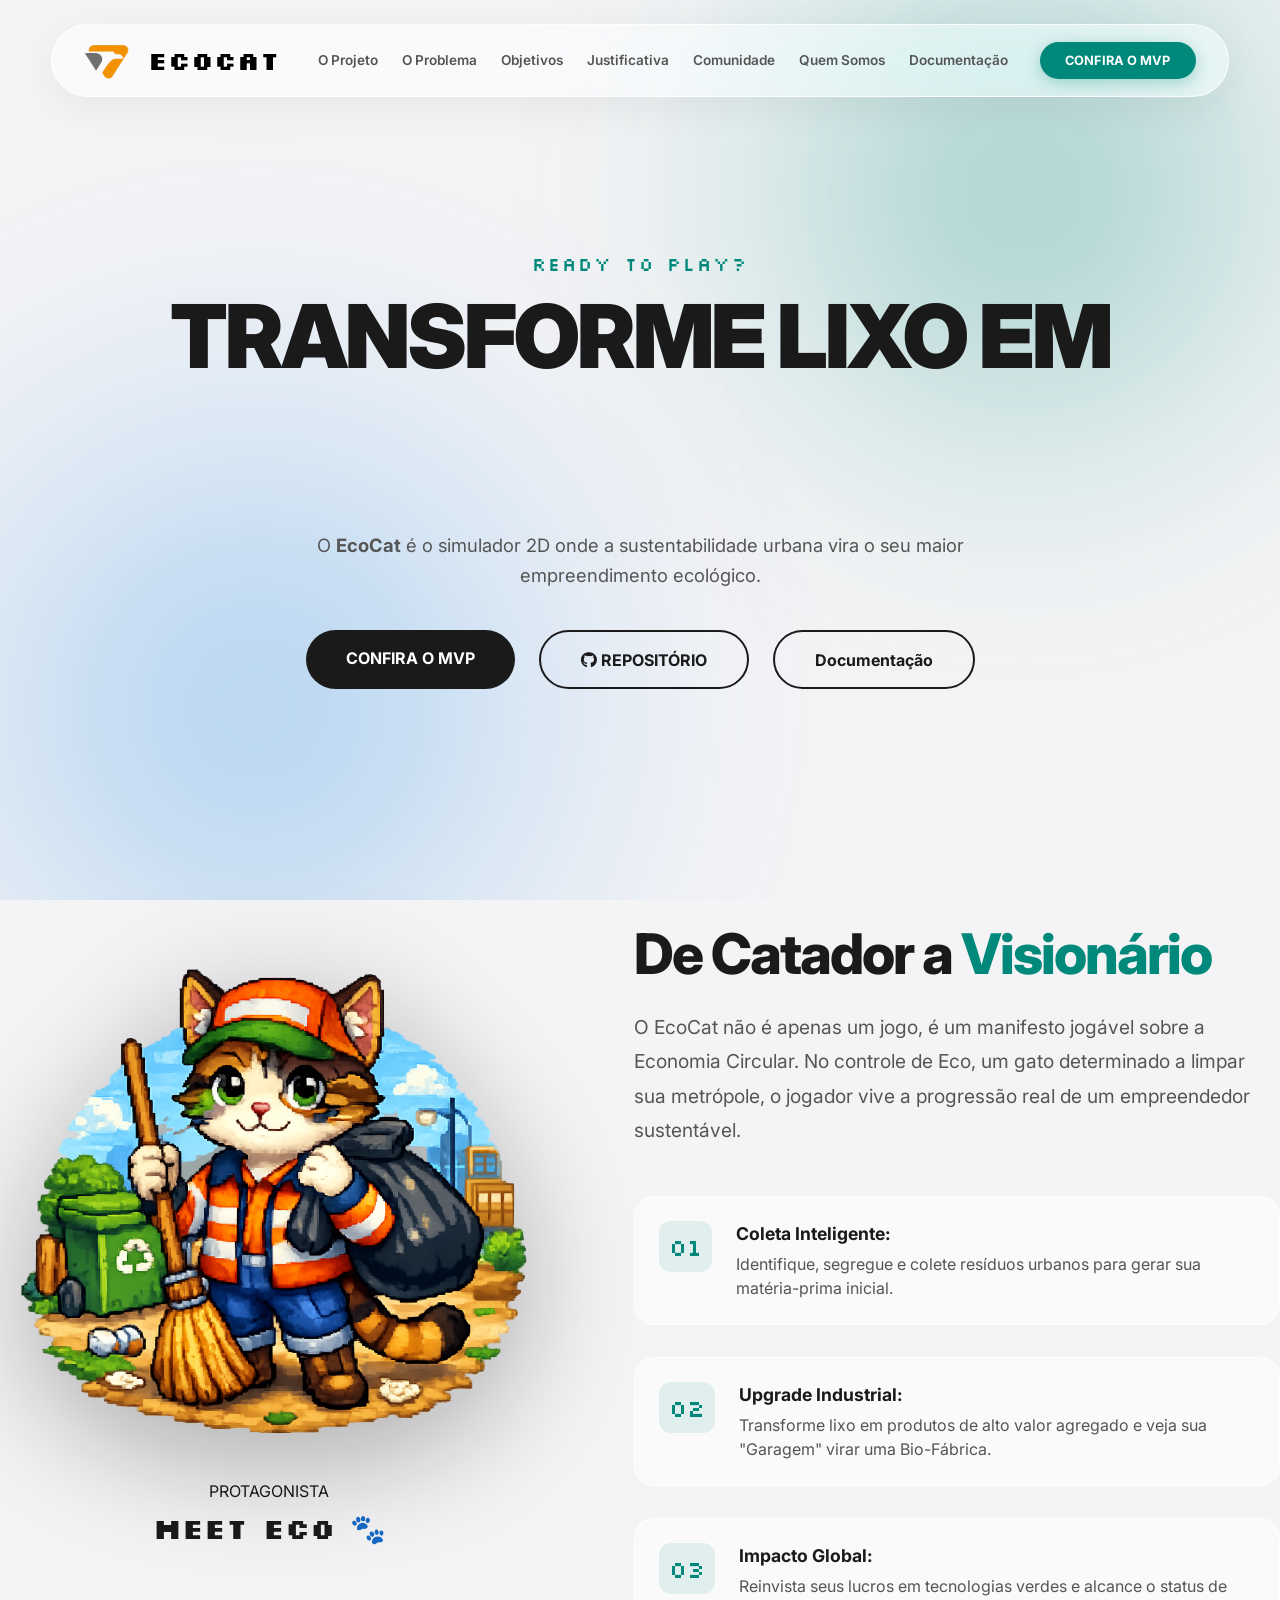
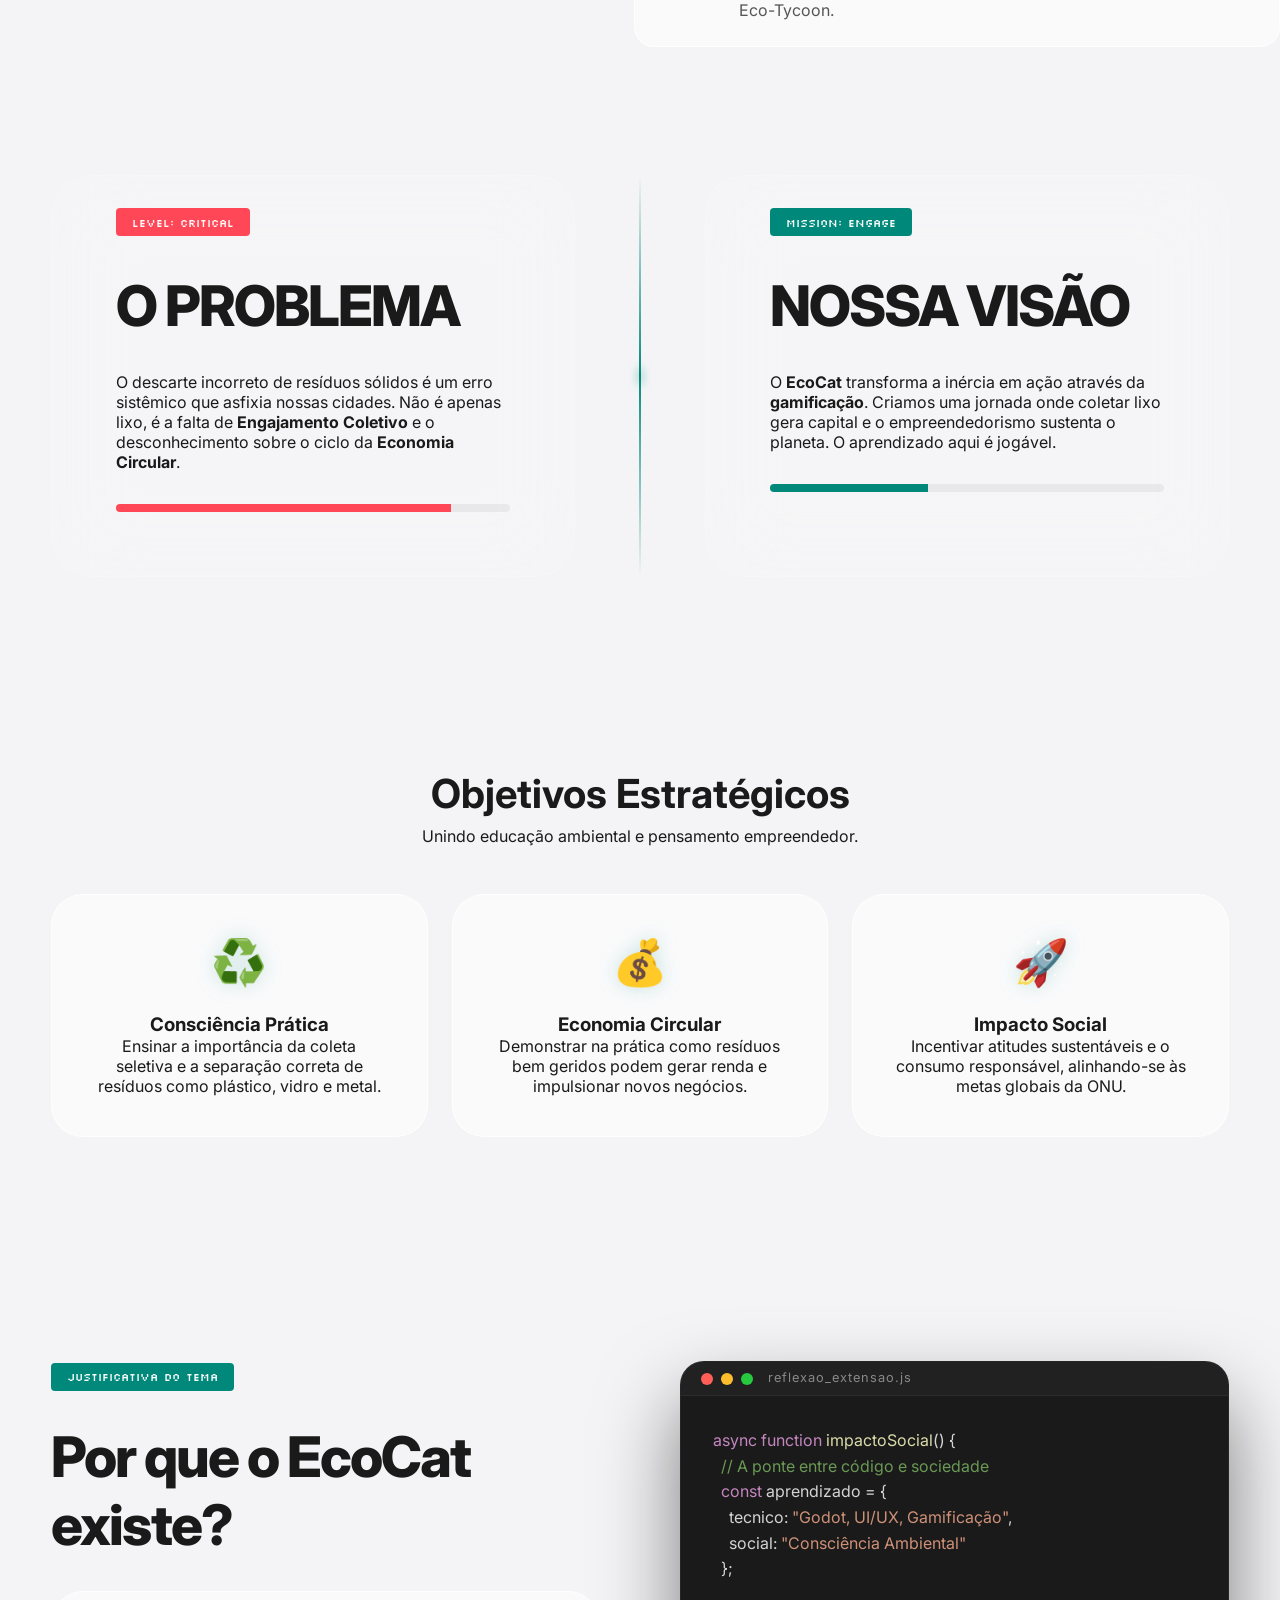
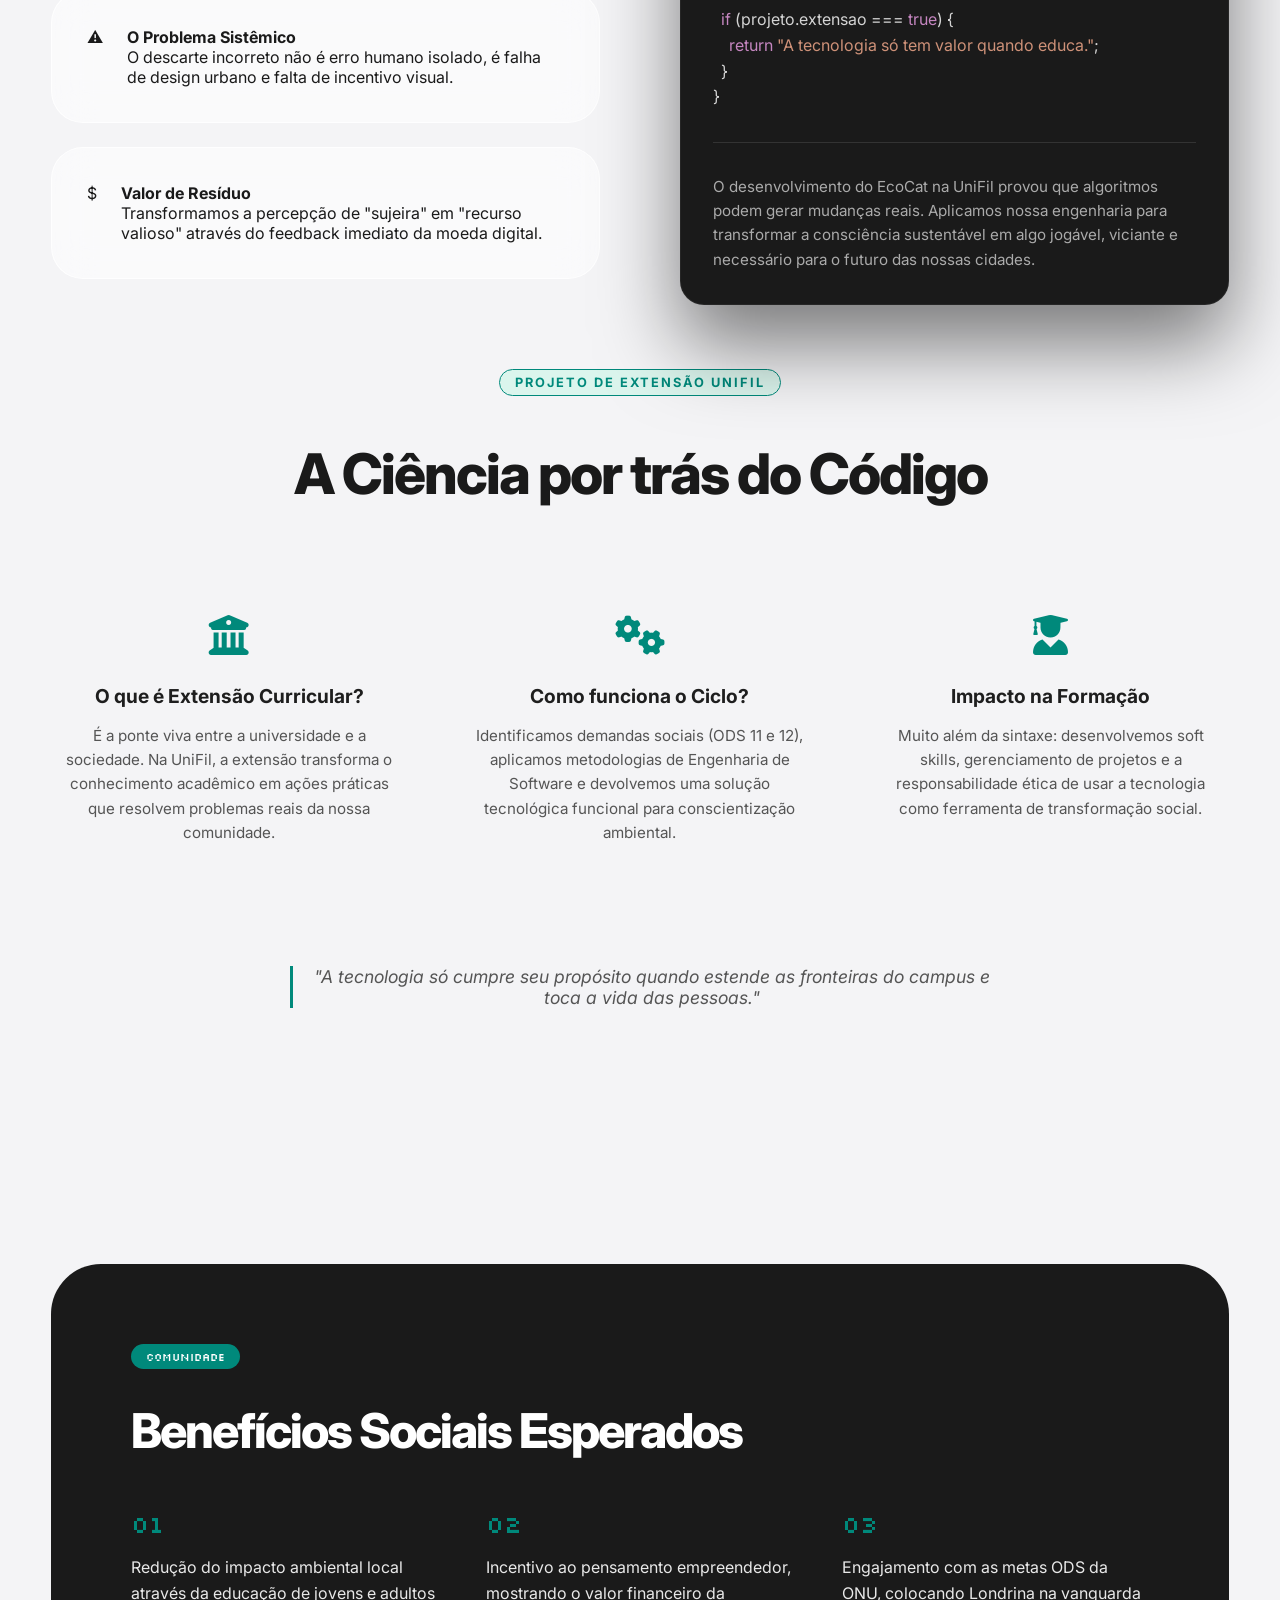
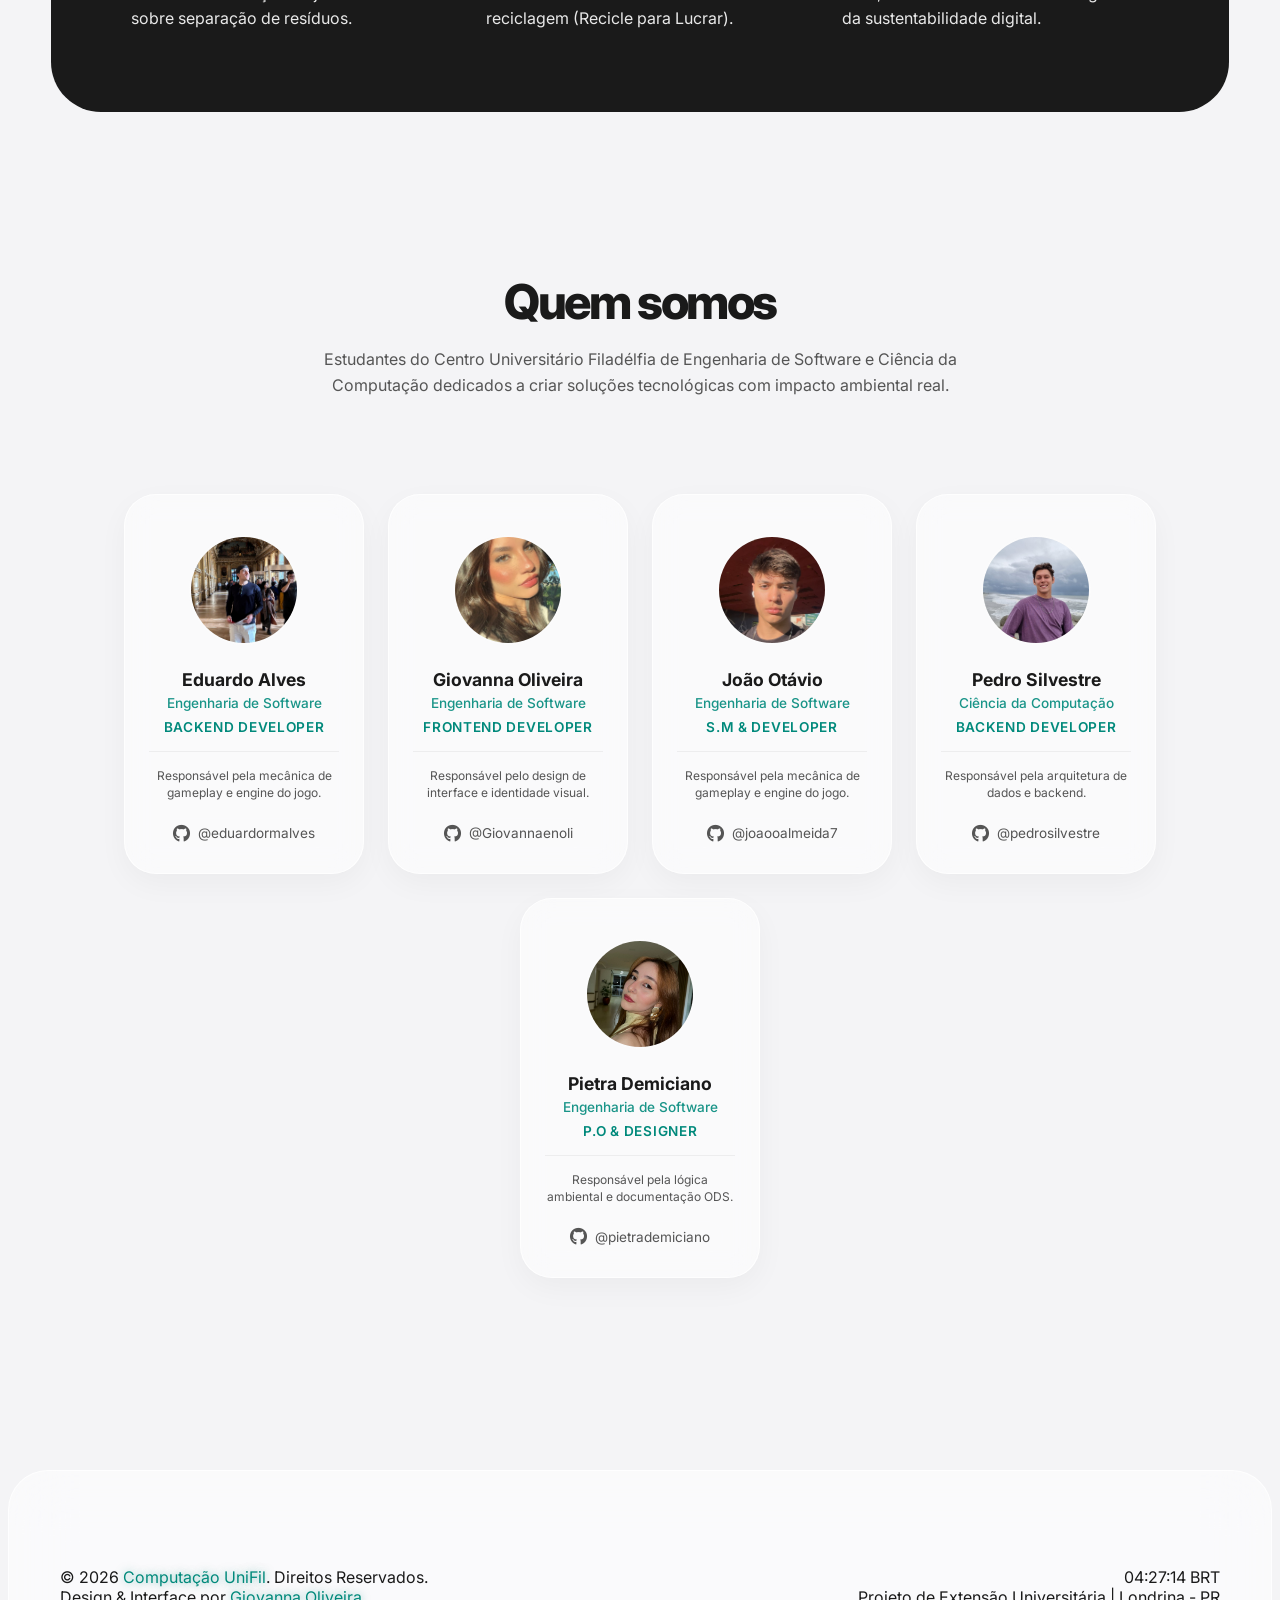
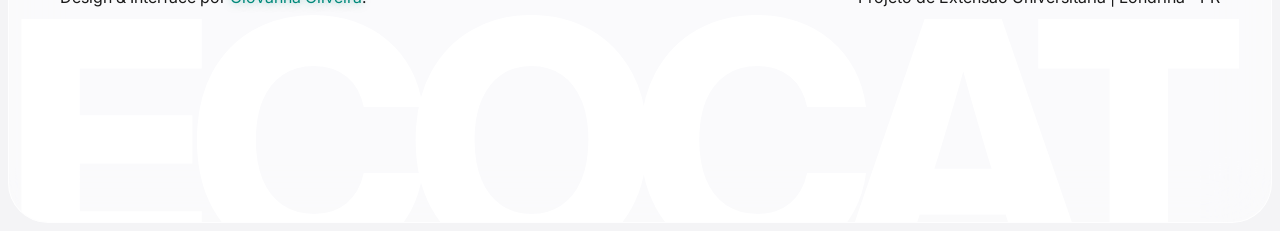
==== index.html @ 613119be "feat(docs): atualiza CTA do MVP e adiciona novos documentos (Estrutura e Wireframes) com correção de" ====
<!DOCTYPE html>
<html lang="pt-br">
<head>
    <meta charset="UTF-8">
    <meta name="viewport" content="width=device-width, initial-scale=1.0">
    <title>ECOCAT | Projeto de Extensão Universitária</title>
    
    <link rel="preconnect" href="https://fonts.googleapis.com">
    <link rel="preconnect" href="https://fonts.gstatic.com" crossorigin>
    <link href="https://fonts.googleapis.com/css2?family=Inter:wght@300;400;500;600;800&family=Silkscreen:wght@700&display=swap" rel="stylesheet">
    <link rel="stylesheet" href="https://cdnjs.cloudflare.com/ajax/libs/font-awesome/6.0.0/css/all.min.css">

    <link rel="stylesheet" href="style.css">
</head>
<body>

    <div class="bg-lights">
        <div class="orb orb-green"></div>
        <div class="orb orb-blue"></div>
    </div>

    <header>
        <div class="nav-container">
            <div class="nav-left">
                <div class="uni-logo">
                    <img src="img/01397272-d3df-470e-b8d5-46a1c5819957-removebg-preview.png" alt="Logo UniFil">
                </div>
                <div class="logo-nav">ECOCAT</div>
            </div>
            
            <div class="nav-right">
                <nav class="nav-links">
                    <a href="#o-jogo">O Projeto</a>
                    <a href="#problema">O Problema</a>
                    <a href="#objetivos">Objetivos</a>
                    <a href="#justificativa">Justificativa</a>
                    <a href="#comunidade">Comunidade</a>
                    <a href="#equipe">Quem Somos</a>
                    <a href="docs.html">Documentação</a>
  
                </nav>
                <a href="https://eduardormalves.github.io/eco-cat/" target="_blank" class="btn-together">CONFIRA O MVP</a>
                <div class="menu-toggle" id="mobile-menu-toggle">
                    <span></span>
                    <span></span>
                    <span></span>
                </div>
            </div>
        </div>
    </header>

<section class="hero">
    <div class="hero-content">
        <span class="hero-tagline">READY TO PLAY?</span>
        
        <h1 class="main-title">
            TRANSFORME LIXO EM 
            <div class="dynamic-container">
                <span class="word">IMPACTO<span class="coin">🪙</span></span>
                <span class="word">CAPITAL<span class="coin">🪙</span></span>
                <span class="word">FUTURO<span class="coin">🪙</span></span>
            </div>
        </h1>
        
        <p class="hero-subtitle">
            O <strong>EcoCat</strong> é o simulador 2D onde a sustentabilidade urbana vira o seu maior empreendimento ecológico.
        </p>
        
        <div class="hero-btns">
            <a href="https://eduardormalves.github.io/eco-cat/" target="_blank" class="btn-main">CONFIRA O MVP</a>
            <a href="https://github.com/eduardormalves/eco-cat" target="_blank" class="btn-secondary"><i class="fab fa-github"></i> REPOSITÓRIO</a>
            <a href="docs.html" class="btn-secondary">Documentação</a>
        </div>
    </div>
</section>

<section class="eco-story-section" id="o-jogo">
    <div class="section-container">
        <div class="story-grid">
            
            <div class="eco-visual-container" data-aos="zoom-in">
                <div class="eco-platform">
                    <img src="img/Eco Catador.png" alt="Eco Catador" class="eco-sprite eco-1">
                    <img src="img/Eco Empresário.png" alt="Eco Empresário" class="eco-sprite eco-2">
                </div>
                <div class="eco-label">
                    <span class="badge">PROTAGONISTA</span>
                    <h3 class="eco-name">Meet Eco 🐾</h3>
                </div>
            </div>

            <div class="story-content">
                <h2 class="modern-title">De Catador a <span class="highlight-green">Visionário</span></h2>
                
                <p class="story-description">
                    O EcoCat não é apenas um jogo, é um manifesto jogável sobre a Economia Circular. No controle de Eco, um gato determinado a limpar sua metrópole, o jogador vive a progressão real de um empreendedor sustentável.
                </p>

                <div class="feature-steps">
                    <div class="step-item">
                        <div class="step-number">01</div>
                        <div class="step-text">
                            <strong>Coleta Inteligente:</strong> Identifique, segregue e colete resíduos urbanos para gerar sua matéria-prima inicial.
                        </div>
                    </div>
                    <div class="step-item">
                        <div class="step-number">02</div>
                        <div class="step-text">
                            <strong>Upgrade Industrial:</strong> Transforme lixo em produtos de alto valor agregado e veja sua "Garagem" virar uma Bio-Fábrica.
                        </div>
                    </div>
                    <div class="step-item">
                        <div class="step-number">03</div>
                        <div class="step-text">
                            <strong>Impacto Global:</strong> Reinvista seus lucros em tecnologias verdes e alcance o status de Eco-Tycoon.
                        </div>
                    </div>
                </div>
            </div>

        </div>
    </div>
</section>

<section class="manifesto-section" id="problema">
    <div class="manifesto-wrapper">
        
        <div class="impact-box problem-focus" data-aos="fade-right">
            <div class="pixel-badge">LEVEL: CRITICAL</div>
            <h2 class="glitch-title" data-text="O PROBLEMA">O PROBLEMA</h2>
            <div class="content-body">
                <p>O descarte incorreto de resíduos sólidos é um erro sistêmico que asfixia nossas cidades. Não é apenas lixo, é a falta de <strong>Engajamento Coletivo</strong> e o desconhecimento sobre o ciclo da <strong>Economia Circular</strong>.</p>
                <div class="status-bar"><div class="fill red"></div></div>
            </div>
        </div>

        <div class="center-line">
            <div class="pulse-core"></div>
        </div>

        <div class="impact-box vision-focus" data-aos="fade-left">
            <div class="pixel-badge green">MISSION: ENGAGE</div>
            <h2 class="glitch-title" data-text="NOSSA VISÃO">NOSSA VISÃO</h2>
            <div class="content-body">
                <p>O <strong>EcoCat</strong> transforma a inércia em ação através da <strong>gamificação</strong>. Criamos uma jornada onde coletar lixo gera capital e o empreendedorismo sustenta o planeta. O aprendizado aqui é jogável.</p>
                <div class="status-bar"><div class="fill green"></div></div>
            </div>
        </div>

    </div>
</section>

<section class="objectives-section" id="objetivos">
    <div class="section-container">
        <div class="objectives-header">
            <h2>Objetivos Estratégicos</h2>
            <p>Unindo educação ambiental e pensamento empreendedor.</p>
        </div>
        
        <div class="objectives-grid">
            <div class="obj-card">
                <div class="obj-icon">♻️</div>
                <h3>Consciência Prática</h3>
                <p>Ensinar a importância da coleta seletiva e a separação correta de resíduos como plástico, vidro e metal.</p>
            </div>
            <div class="obj-card">
                <div class="obj-icon">💰</div>
                <h3>Economia Circular</h3>
                <p>Demonstrar na prática como resíduos bem geridos podem gerar renda e impulsionar novos negócios.</p>
            </div>
            <div class="obj-card">
                <div class="obj-icon">🚀</div>
                <h3>Impacto Social</h3>
                <p>Incentivar atitudes sustentáveis e o consumo responsável, alinhando-se às metas globais da ONU.</p>
            </div>
        </div>
    </div>
</section>

<section class="pro-experience-section" id="justificativa">
    <div class="section-container">
        
        <div class="tech-grid-overlay"></div>

        <div class="pro-grid">
            <div class="justificativa-interactive" data-aos="fade-up">
                <div class="pixel-badge green">JUSTIFICATIVA DO TEMA
                </div>
                <h2 class="glitch-title">Por que o EcoCat existe?</h2>
                
                <div class="justificativa-cards">
                    <div class="j-card hover-glow">
                        <div class="j-icon">⚠</div>
                        <div class="j-content">
                            <h4>O Problema Sistêmico</h4>
                            <p>O descarte incorreto não é erro humano isolado, é falha de design urbano e falta de incentivo visual.</p>
                        </div>
                    </div>

                    <div class="j-card hover-glow">
                        <div class="j-icon"> $</div>
                        <div class="j-content">
                            <h4>Valor de Resíduo</h4>
                            <p>Transformamos a percepção de "sujeira" em "recurso valioso" através do feedback imediato da moeda digital.</p>
                        </div>
                    </div>
                </div>
            </div>

            <div class="reflection-terminal" data-aos="zoom-in-left">
                <div class="terminal-header">
                    <div class="dots"><span></span><span></span><span></span></div>
                    <div class="terminal-title">reflexao_extensao.js</div>
                </div>
                <div class="terminal-body">
                    <pre><code><span class="code-keyword">async function</span> <span class="code-func">impactoSocial</span>() {
  <span class="code-comment">// A ponte entre código e sociedade</span>
  <span class="code-keyword">const</span> aprendizado = {
    tecnico: <span class="code-string">"Godot, UI/UX, Gamificação"</span>,
    social: <span class="code-string">"Consciência Ambiental"</span>
  };

  <span class="code-keyword">if</span> (projeto.extensao === <span class="code-keyword">true</span>) {
    <span class="code-keyword">return</span> <span class="code-string">"A tecnologia só tem valor quando educa."</span>;
  }
}</code></pre>
                    <div class="terminal-footer-text">
                        O desenvolvimento do EcoCat na UniFil provou que algoritmos podem gerar mudanças reais. Aplicamos nossa engenharia para transformar a consciência sustentável em algo jogável, viciante e necessário para o futuro das nossas cidades.
                    </div>
                </div>
            </div>
        </div>
    </div>
</section>

<section class="extension-reflexion">
    <div class="extension-container">
        <div class="extension-badge">PROJETO DE EXTENSÃO UNIFIL</div>
        <h2 class="modern-title">A Ciência por trás do Código</h2>
        
        <div class="extension-grid">
            <div class="learning-node">
                <div class="node-icon"><i class="fas fa-university"></i></div>
                <h3>O que é Extensão Curricular?</h3>
                <p>É a ponte viva entre a universidade e a sociedade. Na UniFil, a extensão transforma o conhecimento acadêmico em ações práticas que resolvem problemas reais da nossa comunidade.</p>
            </div>

            <div class="learning-node">
                <div class="node-icon"><i class="fas fa-gears"></i></div>
                <h3>Como funciona o Ciclo?</h3>
                <p>Identificamos demandas sociais (ODS 11 e 12), aplicamos metodologias de Engenharia de Software e devolvemos uma solução tecnológica funcional para conscientização ambiental.</p>
            </div>

            <div class="learning-node">
                <div class="node-icon"><i class="fas fa-user-graduate"></i></div>
                <h3>Impacto na Formação</h3>
                <p>Muito além da sintaxe: desenvolvemos soft skills, gerenciamento de projetos e a responsabilidade ética de usar a tecnologia como ferramenta de transformação social.</p>
            </div>
        </div>

        <div class="academic-quote">
            <p>"A tecnologia só cumpre seu propósito quando estende as fronteiras do campus e toca a vida das pessoas."</p>
        </div>
    </div>
</section>

<section class="community-section" id="comunidade">
    <div class="section-container">
        <div class="community-card">
            <div class="badge-new">COMUNIDADE</div>
            <h2>Benefícios Sociais Esperados</h2>
            <div class="benefits-grid">
                <div class="benefit-item">
                    <span>01</span>
                    <p>Redução do impacto ambiental local através da educação de jovens e adultos sobre separação de resíduos.</p>
                </div>
                <div class="benefit-item">
                    <span>02</span>
                    <p>Incentivo ao pensamento empreendedor, mostrando o valor financeiro da reciclagem (Recicle para Lucrar).</p>
                </div>
                <div class="benefit-item">
                    <span>03</span>
                    <p>Engajamento com as metas ODS da ONU, colocando Londrina na vanguarda da sustentabilidade digital.</p>
                </div>
            </div>
        </div>
    </div>
</section>

<section class="team-section" id="equipe">
    <div class="team-header">
        <h2>Quem somos</h2>
        <p>Estudantes do Centro Universitário Filadélfia de Engenharia de Software e Ciência da Computação dedicados a criar soluções tecnológicas com impacto ambiental real.</p>
    </div>

    <div class="team-grid">
        <div class="team-card" data-full-name="Eduardo Ribeiro Mello Alves" data-bio="Desenvolvedor de software, aprendendo na prática e evoluindo aos poucos na área. Tenho interesse em programação e costumo trabalhar em projetos para melhorar minhas habilidades, principalmente em desenvolvimento web e sistemas.">
            <div class="member-photo"><img src="img/eduardo2.jpeg" alt="Eduardo"></div>
            <h3 class="member-name">Eduardo Alves</h3>
            <span class="member-course">Engenharia de Software</span>
            <p class="member-role">Backend Developer</p>
            <p class="member-task">Responsável pela mecânica de gameplay e engine do jogo.</p>
            <a href="https://github.com/eduardormalves" target="_blank" class="member-github">
                <i class="fab fa-github"></i> @eduardormalves
            </a>
        </div>

        <div class="team-card" data-full-name="Giovanna Henrique de Oliveira" data-bio="Desenvolvedora em formação, com interesse em criar interfaces funcionais e intuitivas que conectem tecnologia e experiência do usuário. Atualmente participo de projetos voltados ao desenvolvimento de aplicações e soluções digitais.">
            <div class="member-photo"><img src="img/giovanna2.jpeg" alt="Giovanna"></div>
            <h3 class="member-name">Giovanna Oliveira</h3>
            <span class="member-course">Engenharia de Software</span>
            <p class="member-role">Frontend Developer</p>
            <p class="member-task">Responsável pelo design de interface e identidade visual.</p>
            <a href="https://github.com/Giovannaenoli" target="_blank" class="member-github">
                <i class="fab fa-github"></i> @Giovannaenoli
            </a>
        </div>

        <div class="team-card" data-full-name="João Otávio Almeida" data-bio="Desenvolvedor em formação apaixonado por transformar problemas complexos em soluções eficientes através do código. Em constante aprendizado sobre como a tecnologia e a gestão podem caminhar juntas para construir o futuro.">
            <div class="member-photo"><img src="img/joao.jpeg" alt="João"></div>
            <h3 class="member-name">João Otávio</h3>
            <span class="member-course">Engenharia de Software</span>
            <p class="member-role">S.M & Developer</p>
            <p class="member-task">Responsável pela mecânica de gameplay e engine do jogo.</p>
            <a href="https://github.com/joaooalmeida7" target="_blank" class="member-github">
                <i class="fab fa-github"></i> @joaooalmeida7
            </a>
        </div>

        <div class="team-card" data-full-name="Pedro Henrique de Souza Silvestre" data-bio="Desenvolvedor de software com 3 anos de experiência, atuando no desenvolvimento de aplicações web e mobile com foco em soluções eficientes e bem estruturadas.">
            <div class="member-photo"><img src="img/pedro.jpeg" alt="Pedro"></div>
            <h3 class="member-name">Pedro Silvestre</h3>
            <span class="member-course">Ciência da Computação</span>
            <p class="member-role">Backend Developer</p>
            <p class="member-task">Responsável pela arquitetura de dados e backend.</p>
            <a href="https://github.com/pedrosilvestre-unifil" target="_blank" class="member-github">
                <i class="fab fa-github"></i> @pedrosilvestre
            </a>
        </div>

        <div class="team-card" data-full-name="Pietra Demiciano Oliveira" data-bio="Tenho afinidade com a área de gestão de projetos, buscando sempre organização, eficiência e bons resultados. Também estou me aprofundando em qualidade de software (QA), com foco em testes e melhoria contínua.">
            <div class="member-photo"><img src="img/pietra.jpeg" alt="Pietra"></div>
            <h3 class="member-name">Pietra Demiciano</h3>
            <span class="member-course">Engenharia de Software</span>
            <p class="member-role">P.O & Designer</p>
            <p class="member-task">Responsável pela lógica ambiental e documentação ODS.</p>
            <a href="https://github.com/pietrademicianoEdu" target="_blank" class="member-github">
                <i class="fab fa-github"></i> @pietrademiciano
            </a>
        </div>
    </div>
</section>

    <div class="footer-wrapper">
        <footer class="supreme-footer">
            <div class="footer-grid">
                <div class="footer-col">
                <p>© 2026 <span class="highlight-neon">Computação UniFil</span>. Direitos Reservados.</p>
                <p>Design & Interface por <span class="highlight-neon">Giovanna Oliveira</span>.</p>
                </div>
                <div class="footer-col" style="text-align: right;">
                    <p id="clock" class="highlight">--:--:--</p>
                    <p>Projeto de Extensão Universitária | Londrina - PR</p>
                </div>
            </div>
            <div class="giant-brand-container">
                <div class="giant-brand-bg">ECOCAT</div>
            </div>
        </footer>
    </div>

    <div id="bio-overlay" class="bio-overlay">
        <div class="bio-content">
            <div class="bio-photo-large">
                <img id="modal-img" src="" alt="">
            </div>
            <div class="bio-text">
                <h2 id="modal-name">Nome Completo</h2>
                <p id="modal-bio">Biografia do integrante...</p>
            </div>
        </div>
    </div>

    <script src="script.js"></script>
</body>
</html>
---- style.css ----
html {
    scroll-behavior: smooth;
    scroll-padding-top: 100px; /* Isso evita que o menu fixo cubra o título da seção ao chegar nela */
}

/* Estilização para o link ativo (Opcional - Efeito Dev Sênior) */
.header-nav ul li a {
    position: relative;
    transition: color 0.3s ease;
}

.header-nav ul li a::after {
    content: '';
    position: absolute;
    bottom: -5px;
    left: 0;
    width: 0;
    height: 2px;
    background: var(--accent-green);
    transition: width 0.3s ease;
}

.header-nav ul li a:hover::after {
    width: 100%;
}

:root {
    --bg: #f4f4f6; 
    --text-primary: #1a1a1a;
    --text-secondary: #555555;
    --border: rgba(0, 0, 0, 0.05);
    --accent-green: #00897b; 
    --accent-blue: #1e88e5;  
    --transition: all 0.7s cubic-bezier(0.23, 1, 0.32, 1);
    --glass-bg: rgba(255, 255, 255, 0.5);
    --glass-border: rgba(255, 255, 255, 0.8);
    --pixel-text-color: #000000;
    --pixel-outline-color: #ffffff;
}

* { margin: 0; padding: 0; box-sizing: border-box; font-family: 'Inter', sans-serif; }

body {
    background-color: var(--bg);
    color: var(--text-primary);
    overflow-x: hidden;
    -webkit-font-smoothing: antialiased;
    min-height: 100vh;
}

body.modal-open { overflow: hidden; }

/* --- BACKGROUND ANIMATION --- */
.bg-lights {
    position: fixed; top: 0; left: 0; width: 100%; height: 100%;
    z-index: -1; overflow: hidden; background: var(--bg);
}

.orb {
    position: absolute; border-radius: 50%; filter: blur(100px); 
    opacity: 0.8; animation: pulse 10s infinite alternate ease-in-out;
}

.orb-green {
    width: 60vw; height: 60vw;
    background: radial-gradient(circle, rgba(0, 137, 123, 0.5) 0%, rgba(0, 137, 123, 0.1) 50%, rgba(0, 137, 123, 0) 100%);
    top: -15vw; right: -10vw;
}

.orb-blue {
    width: 70vw; height: 70vw;
    background: radial-gradient(circle, rgba(30, 136, 229, 0.45) 0%, rgba(30, 136, 229, 0.1) 50%, rgba(30, 136, 229, 0) 100%);
    bottom: -20vw; left: -15vw; animation-delay: -5s;
}

@keyframes pulse {
    0% { transform: translate(0, 0) scale(1) rotate(0deg); opacity: 0.6; }
    50% { transform: translate(5vw, 8vh) scale(1.2) rotate(10deg); opacity: 0.9; }
    100% { transform: translate(-3vw, 15vh) scale(0.9) rotate(-10deg); opacity: 0.5; }
}

/* --- NAVEGAÇÃO --- */
header { padding: 1.5rem 4%; position: fixed; width: 100%; top: 0; z-index: 1000; }

.nav-container {
    display: flex; justify-content: space-between; align-items: center;
    background: var(--glass-bg); backdrop-filter: blur(20px) saturate(180%);
    -webkit-backdrop-filter: blur(20px) saturate(180%);
    padding: 0.8rem 2rem; border-radius: 100px; border: 1px solid var(--glass-border);
    box-shadow: 0 10px 40px rgba(0, 0, 0, 0.06);
}

.nav-left { display: flex; align-items: center; gap: 1.2rem; }
.uni-logo { width: 45px; height: 45px; display: flex; align-items: center; justify-content: center; overflow: hidden; }
.uni-logo img { width: 100%; height: auto; object-fit: contain; }

.logo-nav { 
    font-family: 'Silkscreen', cursive; font-weight: 700; font-size: 1.6rem; 
    color: var(--pixel-text-color); text-transform: uppercase; 
    image-rendering: pixelated; 
    text-shadow: 1px 1px 0 var(--pixel-outline-color), -1px -1px 0 var(--pixel-outline-color), 1px -1px 0 var(--pixel-outline-color), -1px 1px 0 var(--pixel-outline-color);
    animation: pixelFloat 4s infinite alternate ease-in-out;
    display: inline-block;
}

@keyframes pixelFloat { 0% { transform: translateY(0); } 100% { transform: translateY(-4px); } }

.nav-right { display: flex; align-items: center; gap: 2rem; }
.nav-links { display: flex; gap: 1.5rem; }
.nav-links a { color: var(--text-secondary); text-decoration: none; font-size: 0.85rem; font-weight: 600; transition: var(--transition); }
.nav-links a:hover { color: var(--accent-green); }

.btn-together { 
    background: var(--accent-green); color: #ffffff; padding: 0.7rem 1.6rem; 
    border-radius: 100px; font-size: 0.8rem; font-weight: 700; text-decoration: none; 
    box-shadow: 0 4px 15px rgba(0, 137, 123, 0.3); transition: var(--transition);
}

/* --- HERO V6: CENTRALIZAÇÃO E VELOCIDADE --- */
.hero {
    min-height: 100vh;
    display: flex;
    align-items: center;
    justify-content: center;
    padding: 80px 4% 40px 4%;
    text-align: center;
}

.hero-content {
    display: flex;
    flex-direction: column;
    align-items: center;
    width: 100%;
}

/* 1. READY TO PLAY (CENTRALIZADO) */
.hero-tagline {
    font-family: 'Silkscreen', cursive;
    color: var(--accent-green);
    font-size: 1.2rem;
    letter-spacing: 2px;
    margin-bottom: 1rem;
}

/* 2. TÍTULO E CONTAINER DINÂMICO */
.main-title {
    font-size: clamp(2.5rem, 8vw, 5.5rem);
    font-weight: 900;
    line-height: 1;
    letter-spacing: -3px;
    color: var(--text-primary);
    text-transform: uppercase;
    display: flex;
    flex-direction: column;
    align-items: center;
}

.dynamic-container {
    position: relative;
    height: 1.1em;
    width: 100%;
    margin-top: 15px;
    display: flex;
    justify-content: center;
    align-items: center;
}

.word {
    position: absolute;
    font-family: 'Silkscreen', cursive;
    color: var(--accent-green);
    letter-spacing: -3px; /* Espaçamento reduzido e limpo */
    opacity: 0;
    white-space: nowrap;
    display: flex;
    align-items: center;
    gap: 15px;
    /* ANIMAÇÃO MAIS RÁPIDA: 6 segundos total (2s para cada palavra) */
    animation: wordQuickCycle 6s infinite;
}

.word:nth-child(1) { animation-delay: 0s; }
.word:nth-child(2) { animation-delay: 2s; }
.word:nth-child(3) { animation-delay: 4s; }

@keyframes wordQuickCycle {
    0%, 5% { transform: translateY(30px); opacity: 0; }
    10%, 30% { transform: translateY(0); opacity: 1; }
    35%, 100% { transform: translateY(-30px); opacity: 0; }
}

/* MOEDA DINÂMICA */
.coin {
    font-size: 0.7em;
    filter: drop-shadow(0 4px 0 rgba(0,0,0,0.1));
    animation: coinPop 0.5s ease-out infinite alternate;
}

@keyframes coinPop {
    from { transform: scale(1) rotate(0); }
    to { transform: scale(1.2) rotate(10deg); }
}

/* 3. SUBTÍTULO CORRIGIDO */
.hero-subtitle {
    font-size: 1.15rem;
    color: var(--text-secondary);
    max-width: 700px;
    margin: 2.5rem auto;
    line-height: 1.6;
}

/* 4. BOTÕES LADO A LADO */
.hero-btns {
    display: flex;
    gap: 1.5rem;
    justify-content: center;
    flex-wrap: wrap; /* Evita quebrar em telas muito pequenas */
}

.btn-main, .btn-secondary {
    padding: 1.1rem 2.5rem;
    border-radius: 100px;
    font-weight: 700;
    text-decoration: none;
    transition: all 0.3s cubic-bezier(0.175, 0.885, 0.32, 1.275);
    min-width: 180px;
}

.btn-main {
    background: var(--text-primary);
    color: white;
}

.btn-main:hover {
    background: var(--accent-green);
    transform: translateY(-5px) scale(1.05);
}

.btn-secondary {
    border: 2px solid var(--text-primary);
    color: var(--text-primary);
}

.btn-secondary:hover {
    background: rgba(0,0,0,0.05);
    transform: translateY(-5px);
}

/* --- MANIFESTO ECOCAT: DESIGN SUPREMO COM LUZ NO HOVER --- */
.manifesto-section { padding: 8rem 4%; perspective: 1000px; }
.manifesto-wrapper {
    display: flex; justify-content: space-between; align-items: stretch;
    gap: 4rem; max-width: 1400px; margin: 0 auto; position: relative;
}

.impact-box {
    flex: 1;
    background: rgba(255, 255, 255, 0.1); 
    backdrop-filter: blur(40px); -webkit-backdrop-filter: blur(40px);
    border: 1px solid rgba(255, 255, 255, 0.2);
    border-radius: 40px; padding: 4rem; position: relative;
    overflow: hidden;
    transition: all 0.6s cubic-bezier(0.23, 1, 0.32, 1);
}

/* LUZ DE FUNDO (BACKLIGHT) - AGORA REAGE AO HOVER */
.impact-box::before {
    content: ''; position: absolute; top: -50%; left: -50%; width: 200%; height: 200%;
    filter: blur(40px); opacity: 0; 
    transition: opacity 0.6s ease, transform 0.6s ease; z-index: -1;
}

/* Efeito Geral de Hover */
.impact-box:hover { 
    transform: translateY(-20px); 
    border-color: rgba(255, 255, 255, 0.5); 
    box-shadow: 0 40px 80px rgba(0,0,0,0.1); 
}

.impact-box:hover::before { opacity: 1; }

/* LUZ ESPECÍFICA: PROBLEMA (VERMELHA) */
.impact-box.problem-focus::before {
    background: radial-gradient(circle, rgba(255, 71, 87, 0.4) 0%, rgba(255, 71, 87, 0) 70%);
}
.impact-box.problem-focus:hover { border-color: rgba(255, 71, 87, 0.5); }

/* LUZ ESPECÍFICA: VISÃO (VERDE) */
.impact-box.vision-focus::before {
    background: radial-gradient(circle, rgba(0, 137, 123, 0.4) 0%, rgba(0, 137, 123, 0) 70%);
}
.impact-box.vision-focus:hover { border-color: rgba(0, 137, 123, 0.5); }

/* STATUS BARS */
.status-bar { width: 100%; height: 8px; background: rgba(0,0,0,0.05); border-radius: 10px; margin-top: 2rem; overflow: hidden; }
.fill { height: 100%; transition: width 2s ease; }
.fill.red { width: 85%; background: #ff4757; }
.impact-box.problem-focus:hover .fill.red { animation: criticalLoad 1.5s ease-out infinite alternate; }
@keyframes criticalLoad { 0% { width: 85%; } 100% { width: 95%; background: #e04151; } }

.fill.green { width: 40%; background: var(--accent-green); transition: width 2s ease-in-out; }
.impact-box.vision-focus:hover .fill.green { width: 100%; }

/* LINHA CENTRAL */
.center-line {
    width: 2px; background: linear-gradient(to bottom, transparent, var(--accent-green), transparent);
    position: relative; display: flex; align-items: center; justify-content: center;
}
.pulse-core {
    width: 20px; height: 20px; background: var(--accent-green);
    border-radius: 50%; filter: blur(5px); animation: corePulse 2s infinite;
}
@keyframes corePulse { 0% { transform: scale(1); opacity: 1; } 100% { transform: scale(4); opacity: 0; } }

/* BADGES E TÍTULOS */
.pixel-badge {
    position: absolute; top: 2rem; left: 4rem; font-family: 'Silkscreen', cursive;
    font-size: 0.7rem; padding: 0.4rem 1rem; background: #ff4757; color: white; border-radius: 4px;
}
.pixel-badge.green { background: var(--accent-green); }
.glitch-title { font-size: 3.5rem; font-weight: 800; letter-spacing: -2px; margin: 2rem 0; color: var(--text-primary); }

/* --- SESSÃO EQUIPE --- */
.team-section { padding: 6rem 4%; text-align: center; }
.team-header { margin-bottom: 4rem; }
.team-header h2 { font-size: 3rem; font-weight: 800; letter-spacing: -0.05em; margin-bottom: 1rem; }
.team-header p { color: var(--text-secondary); max-width: 700px; margin: 0 auto; line-height: 1.6; }

.team-grid { display: flex; justify-content: center; gap: 1.5rem; padding: 2rem 0; flex-wrap: wrap; }
.team-card {
    background: var(--glass-bg); backdrop-filter: blur(15px) saturate(150%);
    -webkit-backdrop-filter: blur(15px) saturate(150%);
    border: 1px solid var(--glass-border); border-radius: 32px;
    padding: 2.5rem 1.5rem; width: 240px; transition: var(--transition);
    display: flex; flex-direction: column; align-items: center;
    box-shadow: 0 10px 30px rgba(0, 0, 0, 0.04); cursor: pointer;
}
.team-card:hover { transform: translateY(-10px); background: rgba(255, 255, 255, 0.7); }
.member-photo {
    width: 110px; height: 110px; background: rgba(0, 0, 0, 0.05);
    border-radius: 50%; margin-bottom: 1.5rem; overflow: hidden; border: 2px solid var(--glass-border);
}
.member-photo img { width: 100%; height: 100%; object-fit: cover; }
.member-name { font-size: 1.1rem; font-weight: 700; color: var(--text-primary); margin-bottom: 0.3rem; }
.member-role { font-size: 0.85rem; font-weight: 600; color: var(--accent-green); margin-bottom: 1rem; text-transform: uppercase; letter-spacing: 0.05em; }
.member-task { font-size: 0.75rem; color: var(--text-secondary); line-height: 1.4; border-top: 1px solid rgba(0,0,0,0.05); padding-top: 1rem; }

/* --- BIO OVERLAY --- */
.bio-overlay {
    position: fixed; top: 0; left: 0; width: 100%; height: 100%;
    background: rgba(0, 0, 0, 0.3); backdrop-filter: blur(15px); -webkit-backdrop-filter: blur(15px);
    display: flex; justify-content: center; align-items: center; z-index: 2000;
    opacity: 0; pointer-events: none; transition: opacity 0.5s ease;
}
.bio-overlay.active { opacity: 1; pointer-events: auto; }
.bio-content {
    background: rgba(255, 255, 255, 0.4); backdrop-filter: blur(25px) saturate(180%);
    -webkit-backdrop-filter: blur(25px) saturate(180%);
    border: 1px solid rgba(255, 255, 255, 0.6); padding: 3rem; border-radius: 40px;
    display: flex; gap: 3rem; max-width: 900px; width: 92%;
    transform: translateY(30px) scale(0.95); transition: transform 0.6s cubic-bezier(0.23, 1, 0.32, 1);
    box-shadow: 0 40px 100px rgba(0,0,0,0.1);
}
.bio-overlay.active .bio-content { transform: translateY(0) scale(1); }
.bio-photo-large { width: 300px; height: 380px; border-radius: 24px; overflow: hidden; flex-shrink: 0; border: 2px solid white; }
.bio-photo-large img { width: 100%; height: 100%; object-fit: cover; }
.bio-text h2 { font-size: 2.5rem; margin-bottom: 1rem; font-weight: 800; color: var(--text-primary); }
.bio-text p { font-size: 1.15rem; line-height: 1.8; color: var(--text-secondary); }

/* --- OBJECTIVES SECTION --- */
.objectives-section { padding: 4rem 4%; }
.objectives-header { text-align: center; margin-bottom: 3rem; }
.objectives-header h2 { font-size: 2.5rem; margin-bottom: 0.5rem; }
.objectives-grid { display: grid; grid-template-columns: repeat(auto-fit, minmax(300px, 1fr)); gap: 1.5rem; }
.obj-card {
    background: var(--glass-bg); border: 1px solid var(--glass-border);
    padding: 2.5rem; border-radius: 32px; text-align: center; transition: var(--transition);
}
.obj-card:hover { background: white; box-shadow: 0 20px 40px rgba(0,0,0,0.05); transform: translateY(-5px); }
.obj-icon { font-size: 2.8rem; margin-bottom: 1.5rem; display: block; filter: drop-shadow(0 0 10px rgba(0, 137, 123, 0.2)); transition: transform 0.3s ease; }
.obj-card:hover .obj-icon { transform: scale(1.2) rotate(5deg); }

/* --- FOOTER --- */
.footer-wrapper { padding: 0 8px 8px 8px; width: 100%; margin-top: 4rem; }
.supreme-footer {
    background: var(--glass-bg); backdrop-filter: blur(30px) saturate(200%); -webkit-backdrop-filter: blur(30px) saturate(200%);
    border-radius: 40px; border: 1px solid var(--glass-border); padding: 6rem 4% 0rem 4%; position: relative; overflow: hidden;
}
.footer-grid { display: flex; justify-content: space-between; position: relative; z-index: 10; width: 100%; }
.giant-brand-bg {
    font-size: 26vw; 
    font-weight: 800; 
    color: #ffffff; 
    letter-spacing: -0.07em; 
    line-height: 0.8; 
    margin-bottom: -4vw;
    text-transform: uppercase; 
    user-select: none; 
    transition: transform 0.2s ease-out;

    display: flex;
    justify-content: center; 
    width: 100%;
    
    /* Puxamos o texto para a esquerda com um valor maior para compensar o vácuo */
    transform: translateX(-2.0vw); 
    
    white-space: nowrap; 
}

/* --- BRILHO INTEGRADO (MESMA FONTE E TAMANHO) --- */
.highlight-neon {
    color: #00897b; /* O verde do EcoCat */
    transition: all 0.3s ease;
    /* Brilho neon sutil que não altera o tamanho da letra */
    text-shadow: 0 0 8px rgba(0, 137, 123, 0.5);
    cursor: default;
    font-family: inherit; /* Garante que use a mesma fonte do parágrafo */
    font-size: inherit;   /* Garante que use o mesmo tamanho do parágrafo */
}

/* Opcional: aumenta o brilho quando passa o mouse sem mudar o corpo do texto */
.highlight-neon:hover {
    text-shadow: 0 0 12px rgba(0, 137, 123, 0.8);
}

/* RESPONSIVIDADE FINAL */
@media (max-width: 1024px) {
    .manifesto-wrapper { flex-direction: column; }
    .center-line { display: none; }
    .glitch-title { font-size: 2.5rem; }
    .bio-content { flex-direction: column; align-items: center; text-align: center; }
    .bio-photo-large { width: 180px; height: 180px; border-radius: 50%; }
}

/* --- NOVAS SEÇÕES: JUSTIFICATIVA E COMUNIDADE --- */
.content-section { padding: 6rem 4%; }
.split-grid { display: grid; grid-template-columns: 1.2fr 0.8fr; gap: 4rem; align-items: start; }

.extension-box {
    background: white;
    padding: 3rem;
    border-radius: 40px;
    border: 1px solid var(--border);
    box-shadow: 0 20px 40px rgba(0,0,0,0.03);
}

.extension-box h3 {
    font-family: 'Silkscreen', cursive;
    color: var(--accent-green);
    margin-bottom: 1.5rem;
    font-size: 1.2rem;
}

.community-section { padding: 4rem 4%; }
.community-card {
    background: var(--text-primary);
    color: white;
    padding: 5rem;
    border-radius: 50px;
    position: relative;
    overflow: hidden;
}

.community-card h2 { font-size: 3rem; margin-bottom: 3rem; font-weight: 800; letter-spacing: -2px; }

.badge-new {
    background: var(--accent-green);
    color: white;
    padding: 5px 15px;
    border-radius: 100px;
    font-family: 'Silkscreen';
    font-size: 0.7rem;
    margin-bottom: 2rem;
    display: inline-block;
}

.benefits-grid { display: grid; grid-template-columns: repeat(auto-fit, minmax(250px, 1fr)); gap: 3rem; }

.benefit-item span {
    font-family: 'Silkscreen';
    color: var(--accent-green);
    font-size: 1.5rem;
    display: block;
    margin-bottom: 1rem;
}

.benefit-item p { font-size: 1rem; line-height: 1.6; opacity: 0.9; }

/* Ajuste Responsivo */
@media (max-width: 900px) {
    .split-grid { grid-template-columns: 1fr; gap: 2rem; }
    .community-card { padding: 3rem 2rem; }
}

.pro-experience-section {
    position: relative;
    padding: 10rem 4%;
    background: transparent; /* Remove o fundo branco */
    overflow: hidden;
}

/* Garante que o grid mantenha as sessões uma do lado da outra */
.pro-grid {
    display: grid;
    grid-template-columns: 1fr 1fr; 
    gap: 5rem;
    position: relative;
    z-index: 2;
    max-width: 1300px;
    margin: 0 auto;
    align-items: center;
}

/* Ajuste do Badge para não atropelar o título */
.justificativa-interactive {
    display: flex;
    flex-direction: column;
    align-items: flex-start;
}

/* Aproxima o badge do título */
.justificativa-interactive .pixel-badge {
    position: static;
    margin-bottom: 0.0rem; 
    display: inline-block;
}

/* Cards com Glassmorphism (Sem o fundo branco sólido) */
.j-card {
    background: var(--glass-bg); 
    backdrop-filter: blur(20px) saturate(180%);
    -webkit-backdrop-filter: blur(20px) saturate(180%);
    border: 1px solid var(--glass-border);
    padding: 2.2rem;
    border-radius: 32px;
    display: flex;
    gap: 1.5rem;
    margin-bottom: 1.5rem;
    transition: all 0.4s cubic-bezier(0.175, 0.885, 0.32, 1.275);
}

.j-card:hover {
    transform: translateX(20px);
    background: rgba(255, 255, 255, 0.6);
    border-color: var(--accent-green);
}

.reflection-terminal {
    background: #1a1a1a; /* Cor preta quase absoluta para máximo contraste */
    backdrop-filter: blur(20px);
    -webkit-backdrop-filter: blur(20px);
    border: 1px solid rgba(255, 255, 255, 0.05); /* Borda bem sutil */
    border-radius: 24px;
    box-shadow: 0 40px 80px rgba(0,0,0,0.5); /* Sombra mais pesada para dar profundidade */
}

.terminal-header {
    background: rgba(255, 255, 255, 0.03); 
    border-bottom: 1px solid rgba(255, 255, 255, 0.05);
    padding: 10px 20px;
    display: flex;
    align-items: center; /* Alinha verticalmente no centro */
    gap: 15px; /* Espaço entre as bolinhas e o texto */
}

/* Garante que o título do terminal não tenha margens estranhas */
.terminal-title {
    color: #888;
    font-size: 0.8rem;
    letter-spacing: 1px;
    margin: 0; 
    line-height: 1;
}

.dots { display: flex; gap: 8px; }
.dots span { width: 12px; height: 12px; border-radius: 50%; }
.dots span:nth-child(1) { background: #ff5f56; }
.dots span:nth-child(2) { background: #ffbd2e; }
.dots span:nth-child(3) { background: #27c93f; }

.terminal-title { color: #888; font-size: 0.8rem; letter-spacing: 1px; }

.terminal-body {
    padding: 2rem;
    color: #d4d4d4;
    font-size: 1rem;
    line-height: 1.6;
}

/* Highlight de código */
.code-keyword { color: #c586c0; }
.code-func { color: #dcdcaa; }
.code-string { color: #ce9178; }
.code-comment { color: #6a9955; }

.terminal-footer-text {
    margin-top: 2rem;
    padding-top: 2rem;
    border-top: 1px solid #333;
    font-family: 'Inter', sans-serif;
    color: #aaa;
    font-size: 0.95rem;
}

/* Responsividade */
@media (max-width: 1024px) {
    .pro-grid { grid-template-columns: 1fr; }
    .j-card:hover { transform: translateY(-10px); }
}

/* Estiliza o container do ícone para garantir alinhamento vertical centralizado */
.j-icon.pro-icon {
    font-size: 3.5rem; /* AUMENTADO: De 2rem para 3.5rem (Tamanho de destaque Sênior) */
    color: #ffffff;    /* COR: Branco puro */
    opacity: 0.85;     /* Um toque sutil de transparência para integrar ao Glassmorphism */
    display: flex;
    align-items: center;
    justify-content: center;
    min-width: 60px;   /* Garante que o container não esmague o ícone */
    
    /* Um brilho sutil de fundo para os ícones, combinando com o tema do EcoCat */
    filter: drop-shadow(0 0 10px rgba(255, 255, 255, 0.4)); 
    transition: all 0.3s ease;
}

/* Efeito no Hover: O ícone acende ainda mais */
.j-card:hover .pro-icon {
    opacity: 1;
    filter: drop-shadow(0 0 20px rgba(0, 137, 123, 0.6)); /* Brilho verde no hover */
    transform: scale(1.1); /* Pequeno pulo do ícone no hover */
}

/* --- ECO STORY SECTION --- */


.story-grid {
    display: grid;
    grid-template-columns: 1fr 1.2fr;
    gap: 6rem;
    align-items: center;
    max-width: 1400px;
    margin: 0 auto;
}


/* Container do Personagem */
.eco-visual-container {
    position: relative;
    display: flex;
    flex-direction: column;
    align-items: center;
}

.eco-platform {
    width: 400px;
    height: 400px;
    background: radial-gradient(circle, rgba(0, 137, 123, 0.2) 0%, transparent 70%);
    border-radius: 50%;
    position: relative;
    display: flex;
    justify-content: center;
    align-items: center;
}

.eco-sprite {
    /* Aumentamos a escala da imagem para ocupar quase toda a plataforma */
    width: 150%; 
    height: auto;
    position: absolute;
    filter: drop-shadow(0 30px 60px rgba(0,0,0,0.3)); /* Sombra mais profunda para o tamanho maior */
    transition: all 0.6s cubic-bezier(0.23, 1, 0.32, 1);
    z-index: 5;
}

/* Efeito de Troca de Personagem no Hover */
.eco-2 { opacity: 0; transform: scale(0.8) translateY(20px); }
.eco-visual-container:hover .eco-1 { opacity: 0; transform: scale(0.8) translateY(-20px); }
.eco-visual-container:hover .eco-2 { opacity: 1; transform: scale(1) translateY(0); }

.eco-label {
    margin-top: 5rem;
    text-align: center;
}

.eco-name {
    font-family: 'Silkscreen', cursive;
    font-size: 1.8rem;
    color: var(--text-primary);
    margin-top: 0.5rem;
}

/* Conteúdo Textual */
.modern-title {
    font-size: 3.5rem;
    font-weight: 800;
    line-height: 1.1;
    margin: 1.5rem 0;
    letter-spacing: -2px;
}

.highlight-green {
    color: var(--accent-green);
    position: relative;
}

.story-description {
    font-size: 1.2rem;
    color: var(--text-secondary);
    line-height: 1.8;
    margin-bottom: 3rem;
}

/* Feature Steps - Estilo Minimalista Sênior */
.feature-steps {
    display: flex;
    flex-direction: column;
    gap: 2rem;
}

.step-item {
    display: flex;
    gap: 1.5rem;
    align-items: flex-start;
    padding: 1.5rem;
    background: var(--glass-bg);
    border: 1px solid var(--glass-border);
    border-radius: 20px;
    transition: var(--transition);
}

.step-item:hover {
    transform: translateX(15px);
    background: white;
    border-color: var(--accent-green);
}

.step-number {
    font-family: 'Silkscreen', cursive;
    color: var(--accent-green);
    font-size: 1.5rem;
    background: rgba(0, 137, 123, 0.1);
    padding: 10px;
    border-radius: 12px;
}

.step-text {
    font-size: 1rem;
    color: var(--text-secondary);
    line-height: 1.5;
}

.step-text strong {
    display: block;
    color: var(--text-primary);
    margin-bottom: 0.3rem;
    font-size: 1.1rem;
}

/* --- MENU TOGGLE (HAMBURGER) PARA DESKTOP --- */
.menu-toggle {
    display: none;
    flex-direction: column;
    justify-content: space-between;
    width: 24px;
    height: 16px;
    cursor: pointer;
    z-index: 1001;
    margin-left: 1rem;
}

.menu-toggle span {
    display: block;
    width: 100%;
    height: 2px;
    background: var(--text-primary);
    border-radius: 2px;
    transition: all 0.3s cubic-bezier(0.175, 0.885, 0.32, 1.275);
}

/* Responsividade */
@media (max-width: 1024px) {
    .story-grid { grid-template-columns: 1fr; text-align: center; }
    .eco-platform { width: 300px; height: 300px; margin: 0 auto; }
    .feature-steps { text-align: left; }
    
    .extension-grid {
        grid-template-columns: repeat(auto-fit, minmax(280px, 1fr)) !important;
        gap: 2rem;
    }
}

/* RESPONSIVIDADE GLOBAL (TELAS ATÉ 768px) */
@media (max-width: 768px) {

    /* 1. Ajustes Gerais de Seção e Layout */
    section {
        padding-top: 3.5rem !important;
        padding-bottom: 3.5rem !important;
        overflow: visible !important;
    }

    body, html {
        overflow-x: hidden;
    }

    /* 2. Menu de Navegação & Hamburger Mobile */
    .menu-toggle {
        display: flex !important;
    }

    /* Transformação Hamburger para X */
    .menu-toggle.active span:nth-child(1) {
        transform: translateY(7px) rotate(45deg);
    }
    .menu-toggle.active span:nth-child(2) {
        opacity: 0;
        transform: translateX(-15px);
    }
    .menu-toggle.active span:nth-child(3) {
        transform: translateY(-7px) rotate(-45deg);
    }

    .nav-container {
        padding: 0.8rem 1.8rem !important;
        margin: 0 15px !important;
        justify-content: space-between !important;
        border-radius: 30px !important;
        position: relative;
    }

    .nav-links {
        display: none;
    }

    /* Ocultar botão de chamada apenas no mobile para navbar limpa */
    .btn-together {
        display: none !important;
    }

    .nav-links.active {
        display: flex !important;
        flex-direction: column;
        align-items: center;
        position: absolute;
        top: 75px;
        left: 0;
        width: 100%;
        background: rgba(255, 255, 255, 0.94) !important;
        backdrop-filter: blur(35px) saturate(220%) !important;
        -webkit-backdrop-filter: blur(35px) saturate(220%) !important;
        border: 1px solid rgba(0, 137, 123, 0.25) !important;
        border-radius: 28px;
        padding: 2.5rem 2rem;
        box-shadow: 0 30px 60px rgba(0, 137, 123, 0.12);
        gap: 0.8rem !important;
        z-index: 999;
        animation: slideMenuDown 0.4s cubic-bezier(0.175, 0.885, 0.32, 1.275) forwards;
    }

    .nav-links.active::before {
        content: 'MENU // ECOCAT PORTFOLIO';
        font-family: 'Silkscreen', cursive;
        font-size: 0.65rem;
        letter-spacing: 2px;
        color: var(--accent-green);
        margin-bottom: 1rem;
        opacity: 0.8;
        display: block;
        text-align: center;
        width: 100%;
    }

    @keyframes slideMenuDown {
        from { transform: translateY(-15px); opacity: 0; }
        to { transform: translateY(0); opacity: 1; }
    }

    .nav-links.active a {
        font-size: 1.05rem !important;
        font-weight: 700 !important;
        color: var(--text-primary) !important;
        text-decoration: none;
        text-transform: uppercase;
        letter-spacing: 0.5px;
        padding: 0.7rem 2rem;
        border-radius: 100px;
        width: 100%;
        text-align: center;
        transition: all 0.3s cubic-bezier(0.175, 0.885, 0.32, 1.275);
        display: block;
        border-bottom: none !important;
    }

    .nav-links.active a:hover,
    .nav-links.active a.active-link {
        color: white !important;
        background: var(--accent-green) !important;
        box-shadow: 0 6px 15px rgba(0, 137, 123, 0.25);
        transform: translateY(-3px);
    }

    /* 3. Hero Section */
    .hero {
        padding-top: 170px !important;
        min-height: auto !important;
    }

    .main-title {
        font-size: 2.3rem !important;
        letter-spacing: -1.5px !important;
    }
    
    .dynamic-container {
        height: 1.2em !important;
        margin-top: 10px;
    }
    
    .word {
        font-size: 2.2rem !important;
        letter-spacing: -2px !important;
        gap: 8px !important;
    }

    .hero-subtitle {
        font-size: 1rem;
        padding: 0 10px;
        margin: 2rem auto !important;
    }

    .hero-btns {
        flex-direction: column;
        width: 100%;
        max-width: 320px;
        margin: 0 auto;
        padding: 0;
        gap: 1rem;
    }

    .btn-main, .btn-secondary {
        width: 100% !important;
        min-width: 0 !important;
        text-align: center;
    }

    /* 4. Seção Eco Story (Gatinho e Personagem) */
    .eco-story-section {
        padding-top: 2.5rem !important;
    }

    .story-grid {
        grid-template-columns: 1fr !important;
        gap: 2rem !important;
        padding: 0 10px;
        text-align: center;
    }

    .eco-platform {
        width: 250px !important;
        height: 250px !important;
        margin: 0 auto;
    }

    .eco-sprite {
        width: 130% !important;
        left: -15%;
    }

    .modern-title {
        font-size: 2.2rem !important;
        margin: 1rem 0 !important;
        letter-spacing: -1.5px !important;
    }

    .feature-steps {
        text-align: left;
        gap: 1.2rem !important;
    }

    .step-item {
        padding: 1.2rem !important;
        transform: none !important;
    }

    .step-item:hover {
        transform: translateY(-4px) !important;
    }

    /* 5. Seção Manifesto (Problema vs Visão) */
    .manifesto-section {
        padding: 4rem 10px !important;
    }

    .manifesto-wrapper {
        flex-direction: column;
        gap: 2.5rem;
    }

    .impact-box {
        display: flex;
        flex-direction: column;
        align-items: center;
        padding: 3.5rem 1.5rem !important;
    }

    .impact-box .pixel-badge {
        position: static !important;
        margin-bottom: 1.2rem;
    }

    .glitch-title {
        font-size: 2.2rem !important;
        text-align: center;
        line-height: 1.1;
    }

    /* 6. Terminal e Justificativa */
    .pro-grid {
        grid-template-columns: 1fr !important;
        display: flex;
        flex-direction: column;
        align-items: center;
        padding: 0 10px !important;
        gap: 3rem;
        overflow: visible !important;
    }

    .j-card {
        flex-direction: column;
        align-items: center;
        text-align: center;
        padding: 1.8rem;
        transform: none !important;
        gap: 1rem;
    }

    .j-card:hover {
        transform: translateY(-4px) !important;
    }

    .reflection-terminal {
        width: 100% !important;
        margin: 10px auto !important;
        font-size: 0.8rem;
        box-shadow: 0 15px 40px rgba(0, 0, 0, 0.3) !important;
        border: 1px solid rgba(255, 255, 255, 0.08) !important;
    }

    .terminal-body {
        padding: 1.5rem 1.2rem !important;
    }

    .terminal-body pre {
        white-space: pre-wrap !important;
        word-wrap: break-word !important;
    }

    /* 7. Equipe, Modais e Comunidade */
    .team-grid {
        display: grid !important;
        grid-template-columns: repeat(auto-fit, minmax(260px, 1fr)) !important;
        gap: 2rem !important;
        justify-items: center !important;
        width: 100% !important;
        padding: 0 10px;
    }

    .team-card {
        width: 100% !important;
        max-width: 280px !important;
    }

    .bio-overlay {
        overflow-y: auto !important;
        padding: 20px;
        align-items: flex-start !important;
    }

    .bio-content {
        margin: auto !important;
        max-height: 90vh !important;
        overflow-y: auto !important;
        padding: 2.5rem 1.5rem !important;
        gap: 2rem !important;
        flex-direction: column !important;
        align-items: center !important;
        text-align: center !important;
        border-radius: 30px !important;
    }

    .bio-photo-large {
        width: 160px !important;
        height: 160px !important;
        border-radius: 50% !important;
        flex-shrink: 0;
    }

    .bio-text h2 {
        font-size: 2rem !important;
    }

    .bio-text p {
        font-size: 1rem !important;
        line-height: 1.6;
    }

    /* 8. Footer (Rodapé Profissional) */
    .supreme-footer {
        padding: 3rem 1.5rem 1.5rem 1.5rem !important;
        text-align: center !important;
        border-radius: 30px 30px 0 0 !important;
        position: relative;
        overflow: visible !important;
    }

    .footer-grid {
        display: flex !important;
        flex-direction: column !important;
        align-items: center !important;
        gap: 1.5rem !important;
        position: relative;
        z-index: 10;
    }

    #clock-container, .clock-display { 
        font-family: 'Silkscreen', cursive;
        font-size: 0.8rem !important;
        color: var(--accent-green) !important;
    }

    /* Marca Gigante ECOCAT ao Fundo */
    .giant-brand-container {
        display: flex !important;
        justify-content: center !important;
        width: 100% !important;
        position: absolute;
        bottom: 0px;
        left: 0;
        z-index: 1;
        opacity: 0.12 !important;
        pointer-events: none;
    }

    .giant-brand-bg {
        font-size: 18vw !important;
        margin: 0 !important;
        transform: translateX(0) !important;
        text-align: center;
        white-space: nowrap;
    }
}

/* AJUSTES EXTRAS PARA TELAS MUITO PEQUENAS (ATÉ 480px)*/

@media (max-width: 480px) {
    .main-title {
        font-size: 2rem;
    }
    
    .bio-content {
        padding: 1.5rem;
    }

    .glitch-title {
        font-size: 1.8rem !important;
    }
}

/* SEÇÃO: QUEM SOMOS (EQUIPE) */

/* Ajuste no card para acomodar o conteúdo extra */
.team-card {
    padding-bottom: 1.5rem !important;
    display: flex;
    flex-direction: column;
    align-items: center;
}

/* Subtítulo com o curso do integrante */
.member-course {
    display: block;
    font-size: 0.85rem;
    color: var(--accent-green);
    font-weight: 500;
    margin-bottom: 0.5rem;
    opacity: 0.9;
}

/* Link estilizado do GitHub */
.member-github {
    display: inline-flex;
    align-items: center;
    gap: 8px;
    margin-top: 1rem;
    padding: 6px 12px;
    background: rgba(255, 255, 255, 0.05);
    border-radius: 20px;
    color: var(--text-secondary);
    font-size: 0.85rem;
    text-decoration: none;
    transition: all 0.3s ease;
    border: 1px solid rgba(255, 255, 255, 0.1);
}

.member-github i {
    font-size: 1.1rem;
}

.member-github:hover {
    background: var(--accent-green);
    color: #000;
    transform: translateY(-2px);
    border-color: var(--accent-green);
}

/* SEÇÃO: REFLEXÃO ACADÊMICA & EXTENSÃO (DESKTOP) */

/* Ajuste da seção anterior para não cortar a sombra do terminal */
.pro-experience-section {
    padding-bottom: 8rem !important;
    margin-bottom: 0 !important;
    overflow: visible !important;
}

/* Container principal da reflexão */
.extension-reflexion {
    padding: 6rem 2rem;
    background: radial-gradient(circle at center, rgba(0, 255, 157, 0.03) 0%, transparent 70%);
    transform: translateY(-6rem); /* Puxa a seção para integrar com o terminal */
    padding-top: 0 !important;
    margin-top: 0 !important;
    background: transparent !important;
}

.extension-container {
    max-width: 1200px;
    margin: 0 auto;
    text-align: center;
}

/* Badge "Projeto de Extensão" */
.extension-badge {
    background: rgba(0, 255, 157, 0.1);
    color: var(--accent-green);
    padding: 5px 15px;
    border-radius: 50px;
    font-size: 0.8rem;
    font-weight: 700;
    letter-spacing: 2px;
    display: inline-block;
    margin-bottom: 1.5rem;
    border: 1px solid var(--accent-green);
    margin-top: 2rem;
}

/* Grid de cards de aprendizado */
.extension-grid {
    display: grid;
    grid-template-columns: repeat(3, 1fr);
    gap: 2rem;
    margin-top: 4rem;
}

.learning-node {
    background: rgba(255, 255, 255, 0.03);
    padding: 2.5rem 1.5rem;
    border-radius: 20px;
    border: 1px solid rgba(255, 255, 255, 0.05);
    transition: all 0.4s cubic-bezier(0.175, 0.885, 0.32, 1.275);
    position: relative;
}

.learning-node:hover {
    transform: translateY(-10px);
    background: rgba(0, 255, 157, 0.05);
    border-color: rgba(0, 255, 157, 0.3);
}

.node-icon {
    font-size: 2.5rem;
    color: var(--accent-green);
    margin-bottom: 1.5rem;
}

.learning-node h3 {
    color: #1e1e1e; 
    font-size: 1.2rem;
    margin-bottom: 1rem;
}

.learning-node p {
    color: var(--text-secondary);
    font-size: 0.95rem;
    line-height: 1.6;
}

/* Frase de efeito acadêmica */
.academic-quote {
    margin-top: 5rem;
    font-style: italic;
    color: var(--text-secondary);
    font-size: 1.1rem;
    border-left: 3px solid var(--accent-green);
    padding-left: 20px;
    display: inline-block;
    max-width: 700px;
}

/* RESPONSIVIDADE (MOBILE)*/

@media (max-width: 768px) {
    /* Ajuste de espaçamento entre seções */
    .pro-experience-section {
        padding-bottom: 2rem !important;
    }

    .extension-reflexion {
        transform: translateY(-1.5rem) !important; /* Menor deslocamento no mobile */
        position: relative;
        z-index: 5;
    }

    /* Grid em coluna única */
    .extension-grid {
        grid-template-columns: 1fr;
        gap: 1.5rem;
        margin-top: 2rem;
    }

    .learning-node {
        padding: 2rem 1rem;
    }

    /* Ajuste de espaçamento dos textos e badge */
    .extension-badge {
        margin-top: 2.5rem !important;
        margin-bottom: 1rem !important;
    }

    .extension-reflexion .modern-title {
        margin-top: 1rem !important;
        font-size: 1.8rem !important;
    }

    .academic-quote {
        font-size: 0.9rem;
        margin-top: 3rem;
    }
}
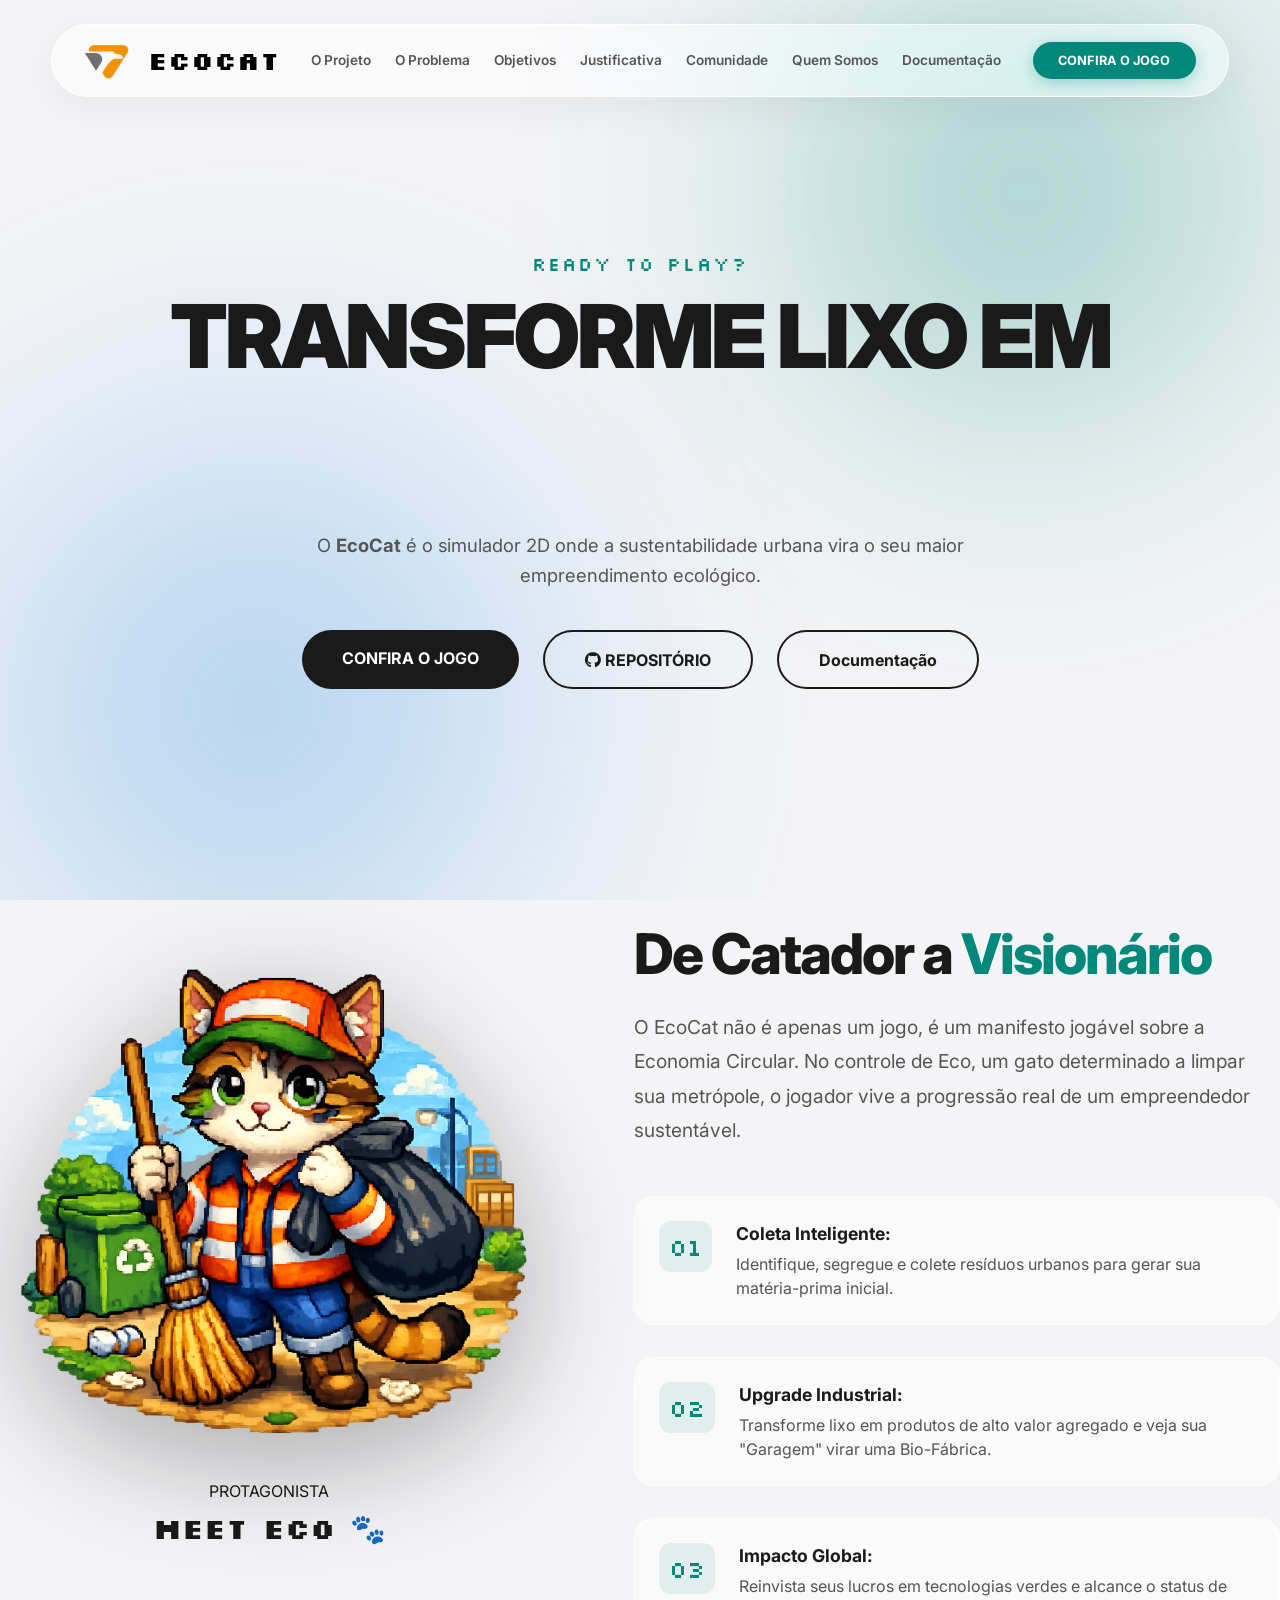
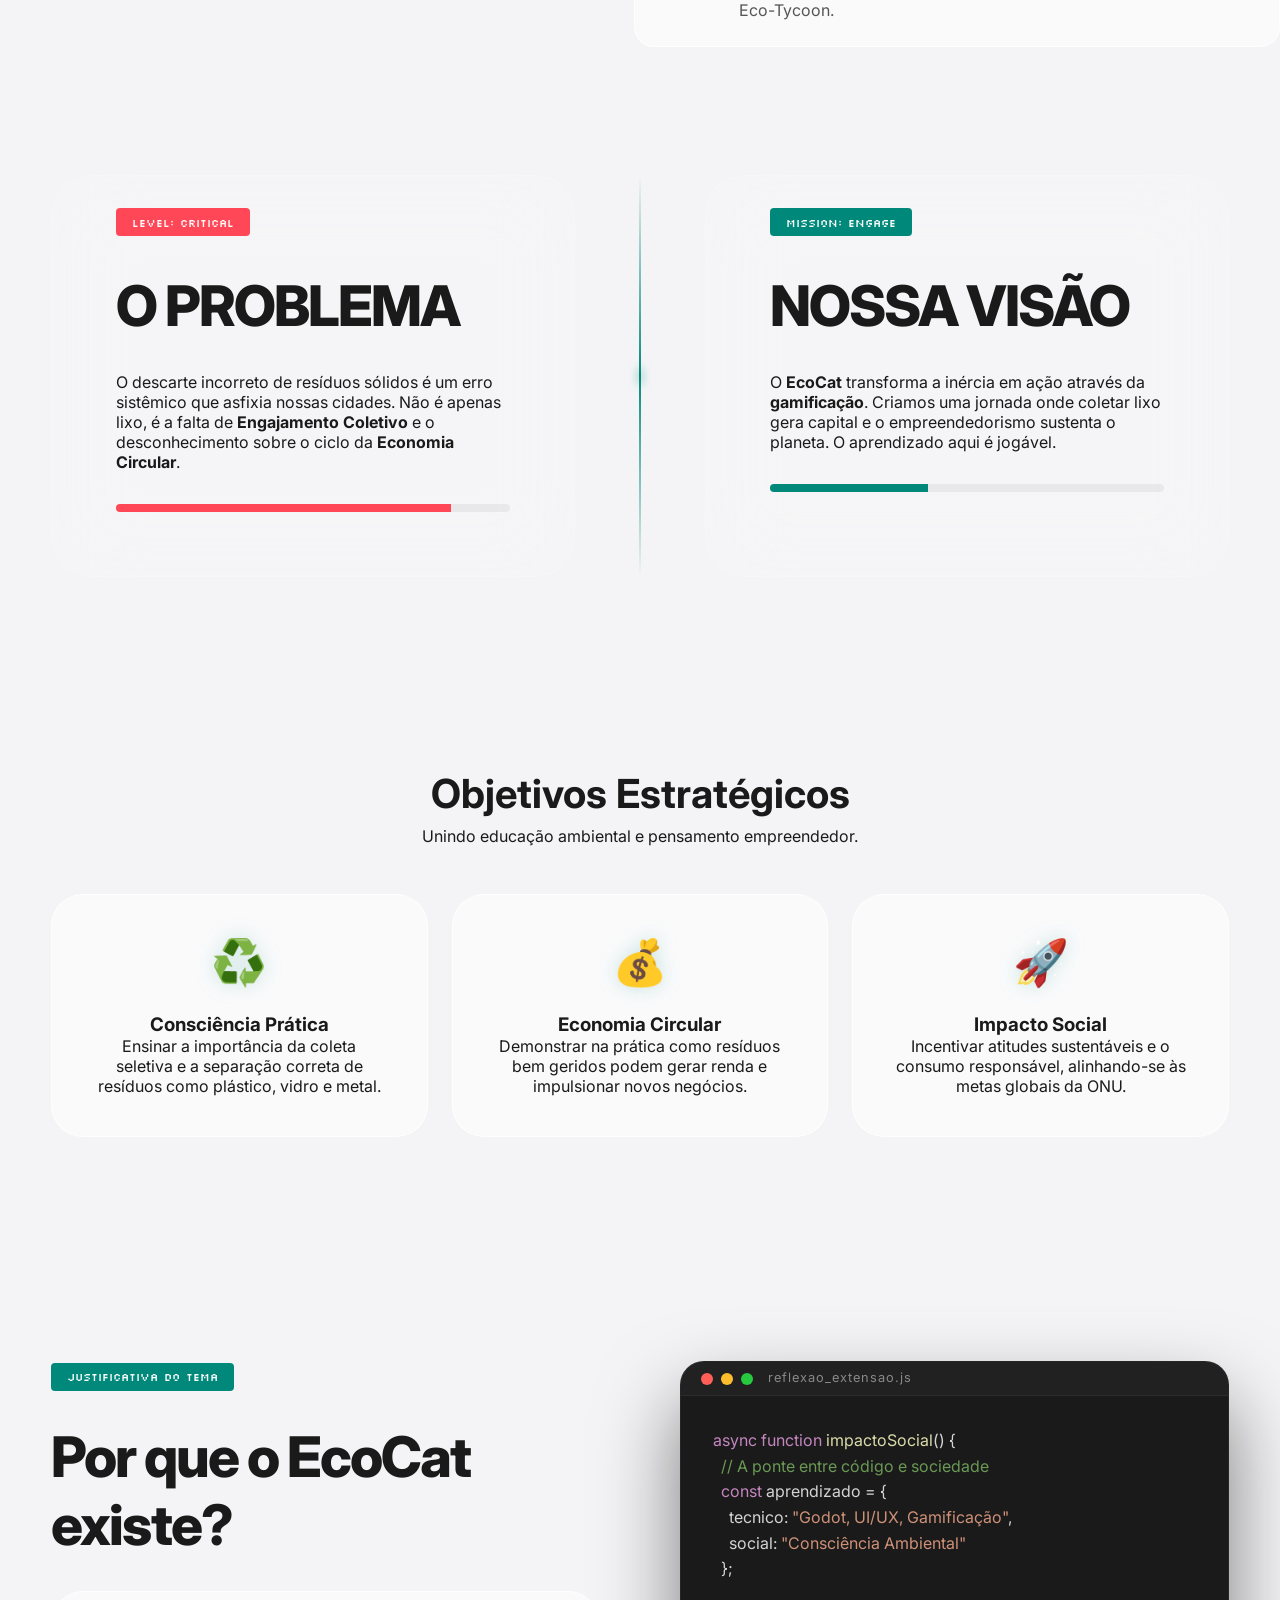
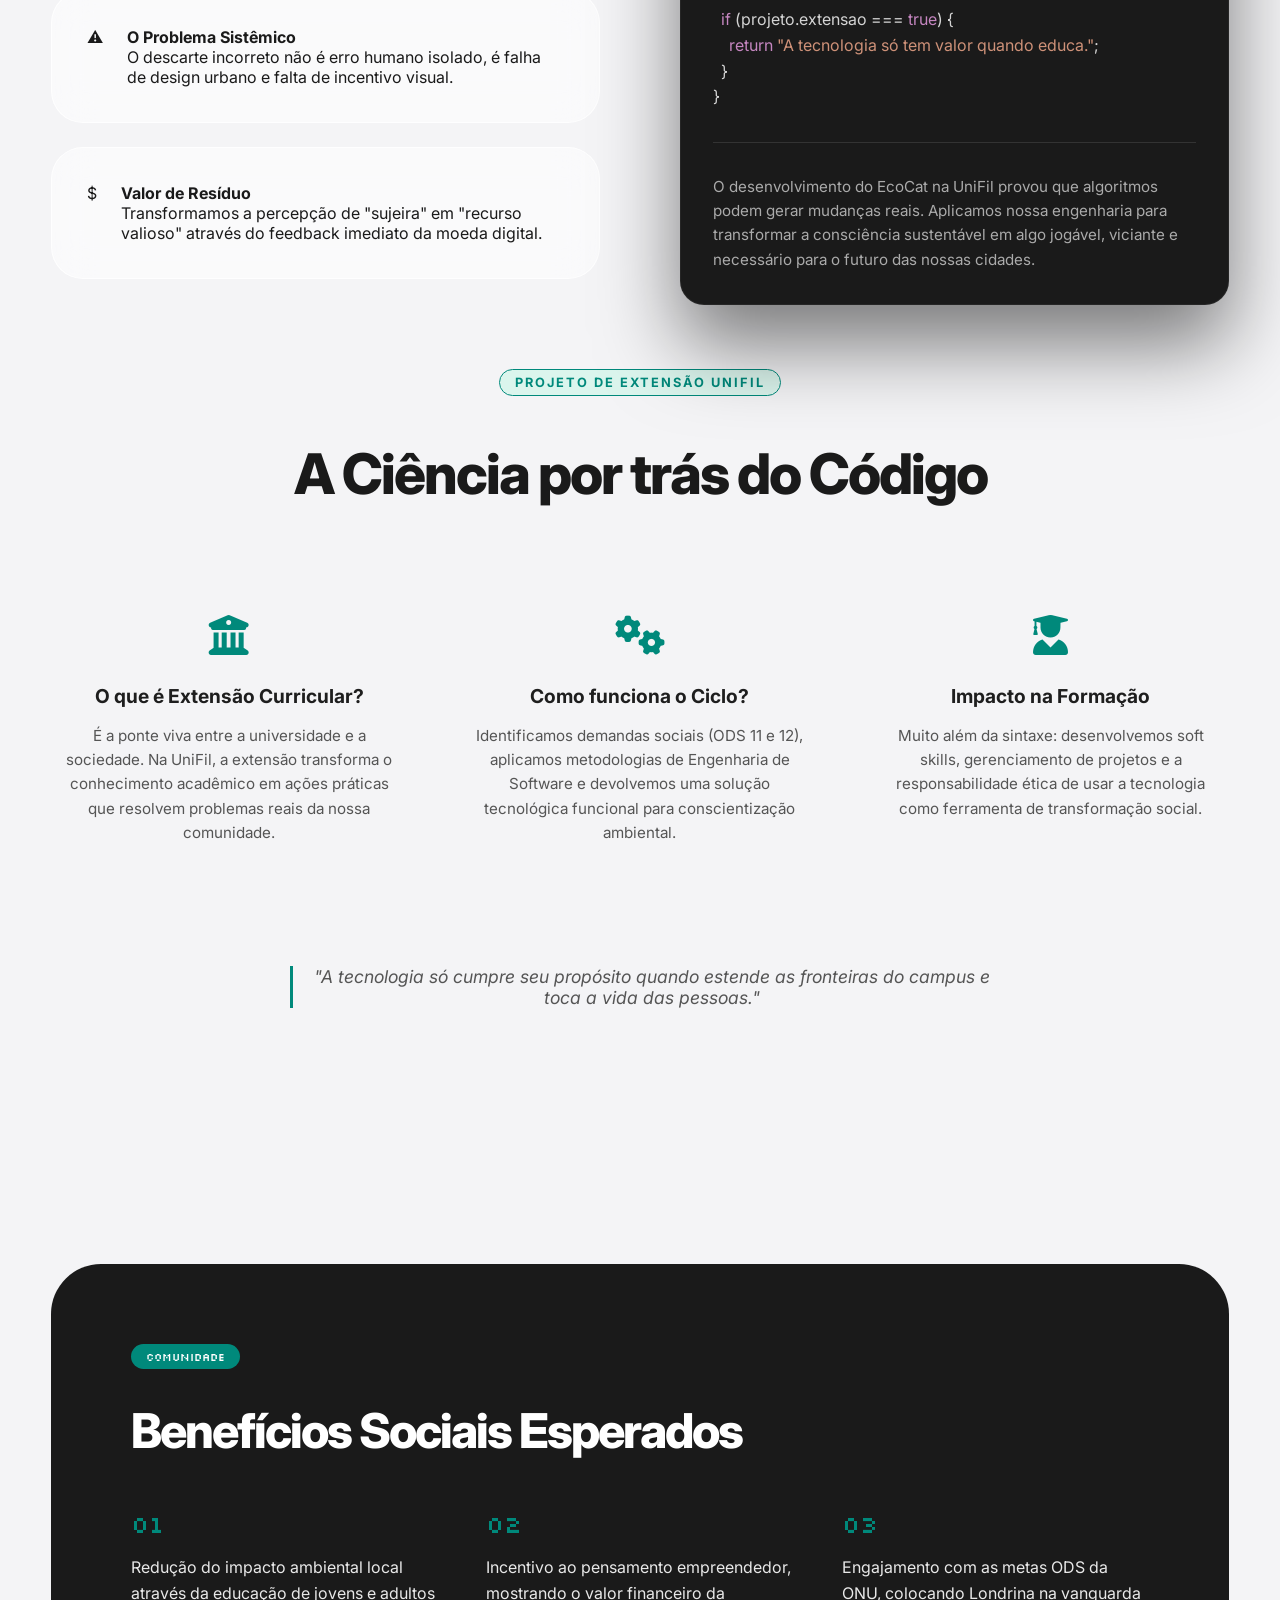
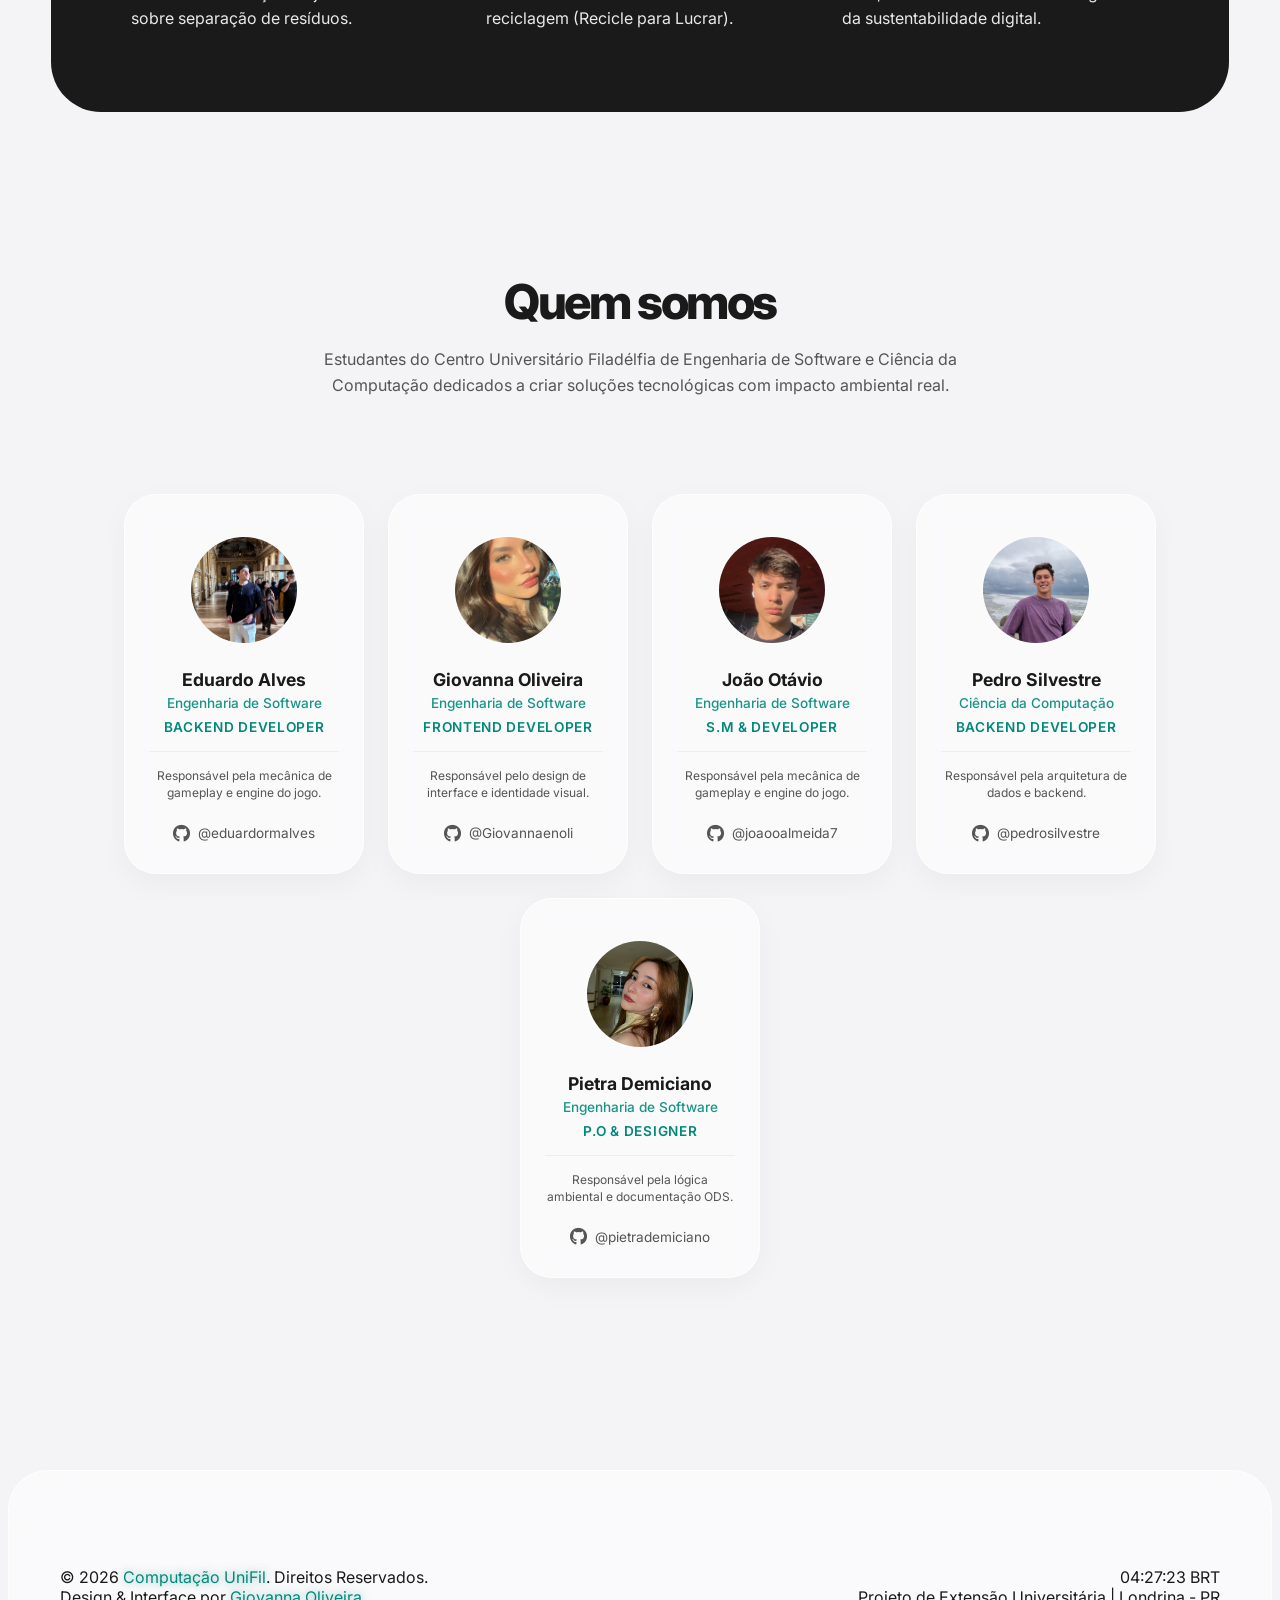
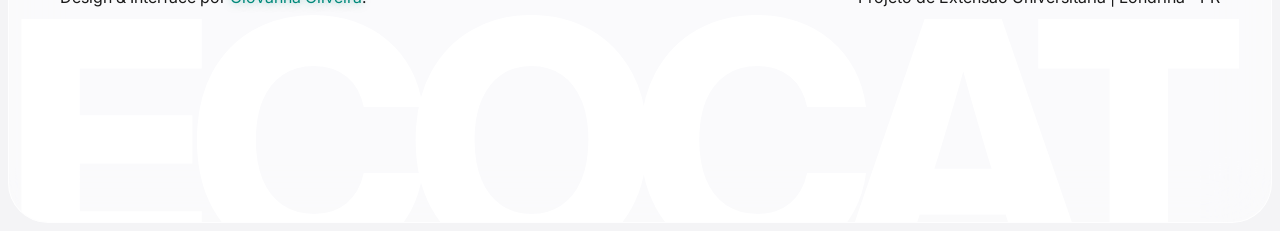
==== commit 5944c4ca: "chore: atualiza CTA para conferir o jogo" ====
--- a/index.html
+++ b/index.html
@@ -39,7 +39,7 @@
                     <a href="docs.html">Documentação</a>
   
                 </nav>
-                <a href="https://eduardormalves.github.io/eco-cat/" target="_blank" class="btn-together">CONFIRA O MVP</a>
+                <a href="https://eduardormalves.github.io/eco-cat/" target="_blank" class="btn-together">CONFIRA O JOGO</a>
                 <div class="menu-toggle" id="mobile-menu-toggle">
                     <span></span>
                     <span></span>
@@ -67,7 +67,7 @@
         </p>
         
         <div class="hero-btns">
-            <a href="https://eduardormalves.github.io/eco-cat/" target="_blank" class="btn-main">CONFIRA O MVP</a>
+            <a href="https://eduardormalves.github.io/eco-cat/" target="_blank" class="btn-main">CONFIRA O JOGO</a>
             <a href="https://github.com/eduardormalves/eco-cat" target="_blank" class="btn-secondary"><i class="fab fa-github"></i> REPOSITÓRIO</a>
             <a href="docs.html" class="btn-secondary">Documentação</a>
         </div>
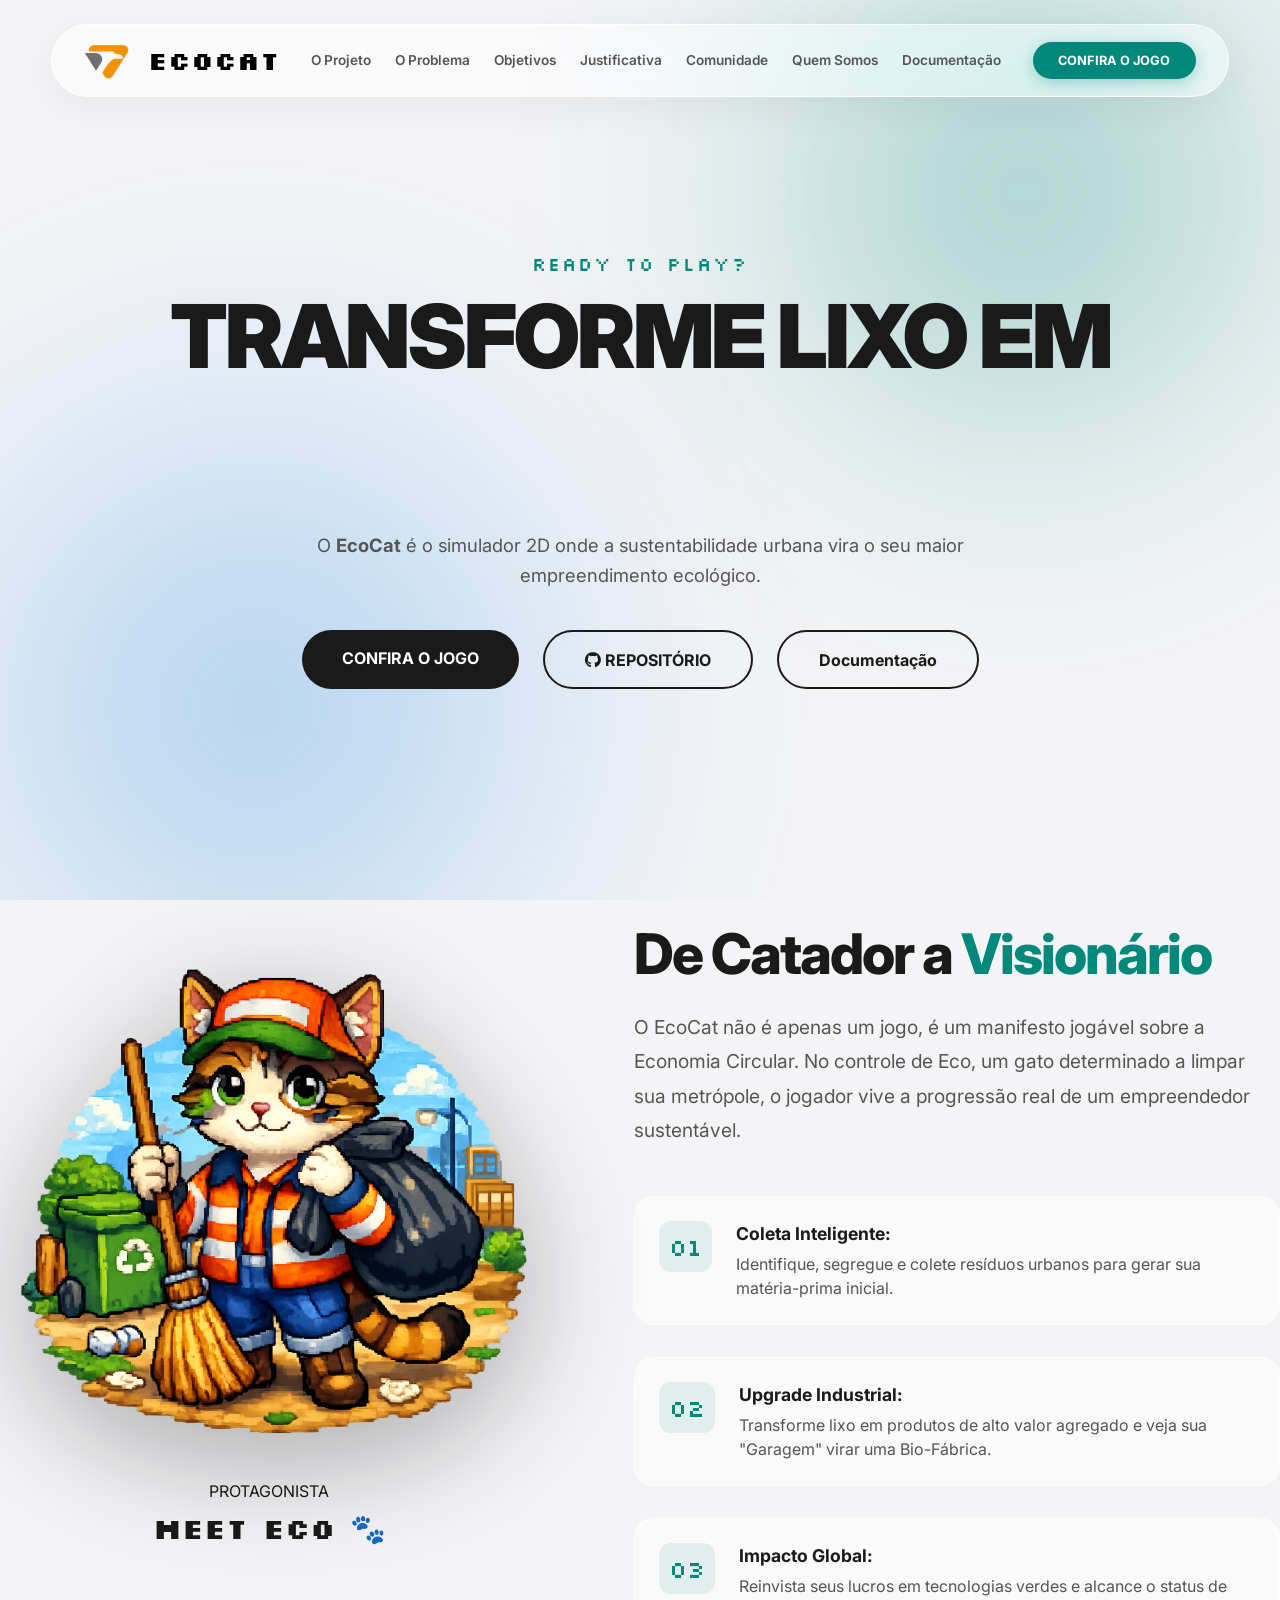
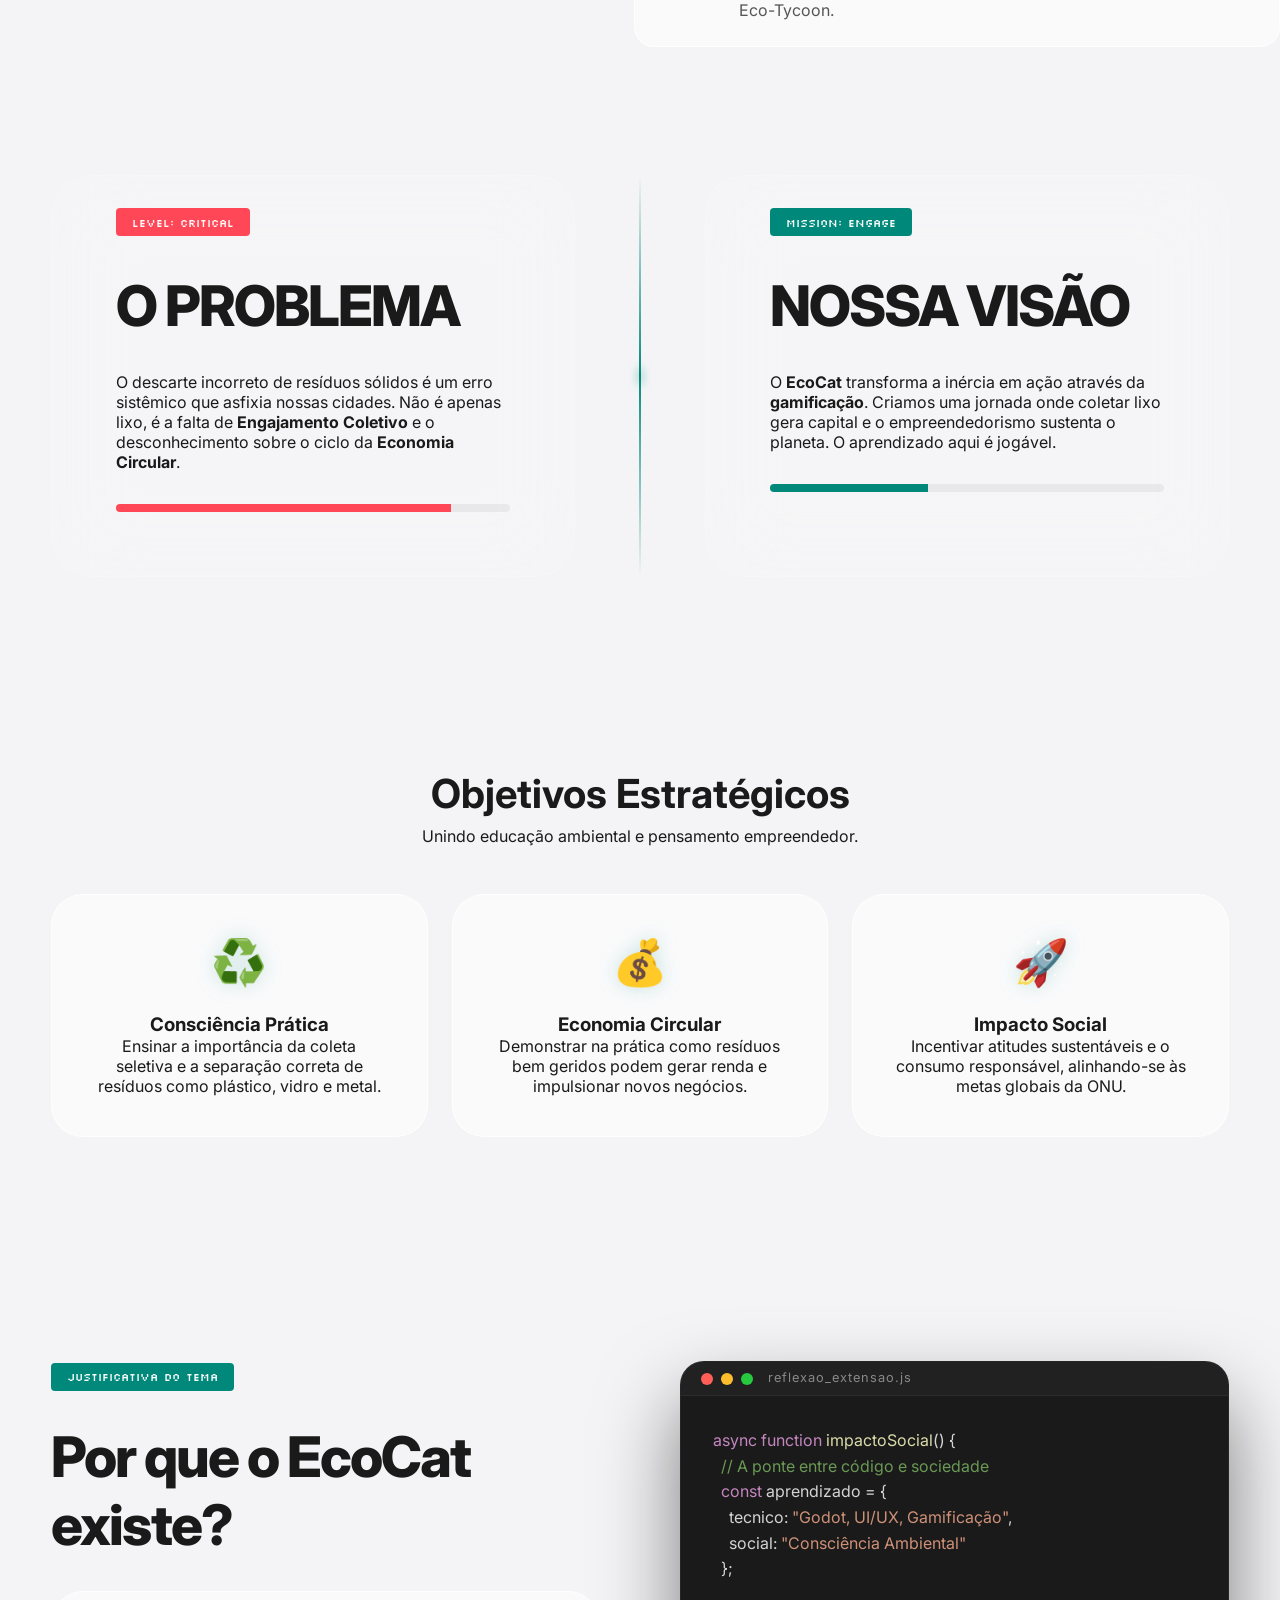
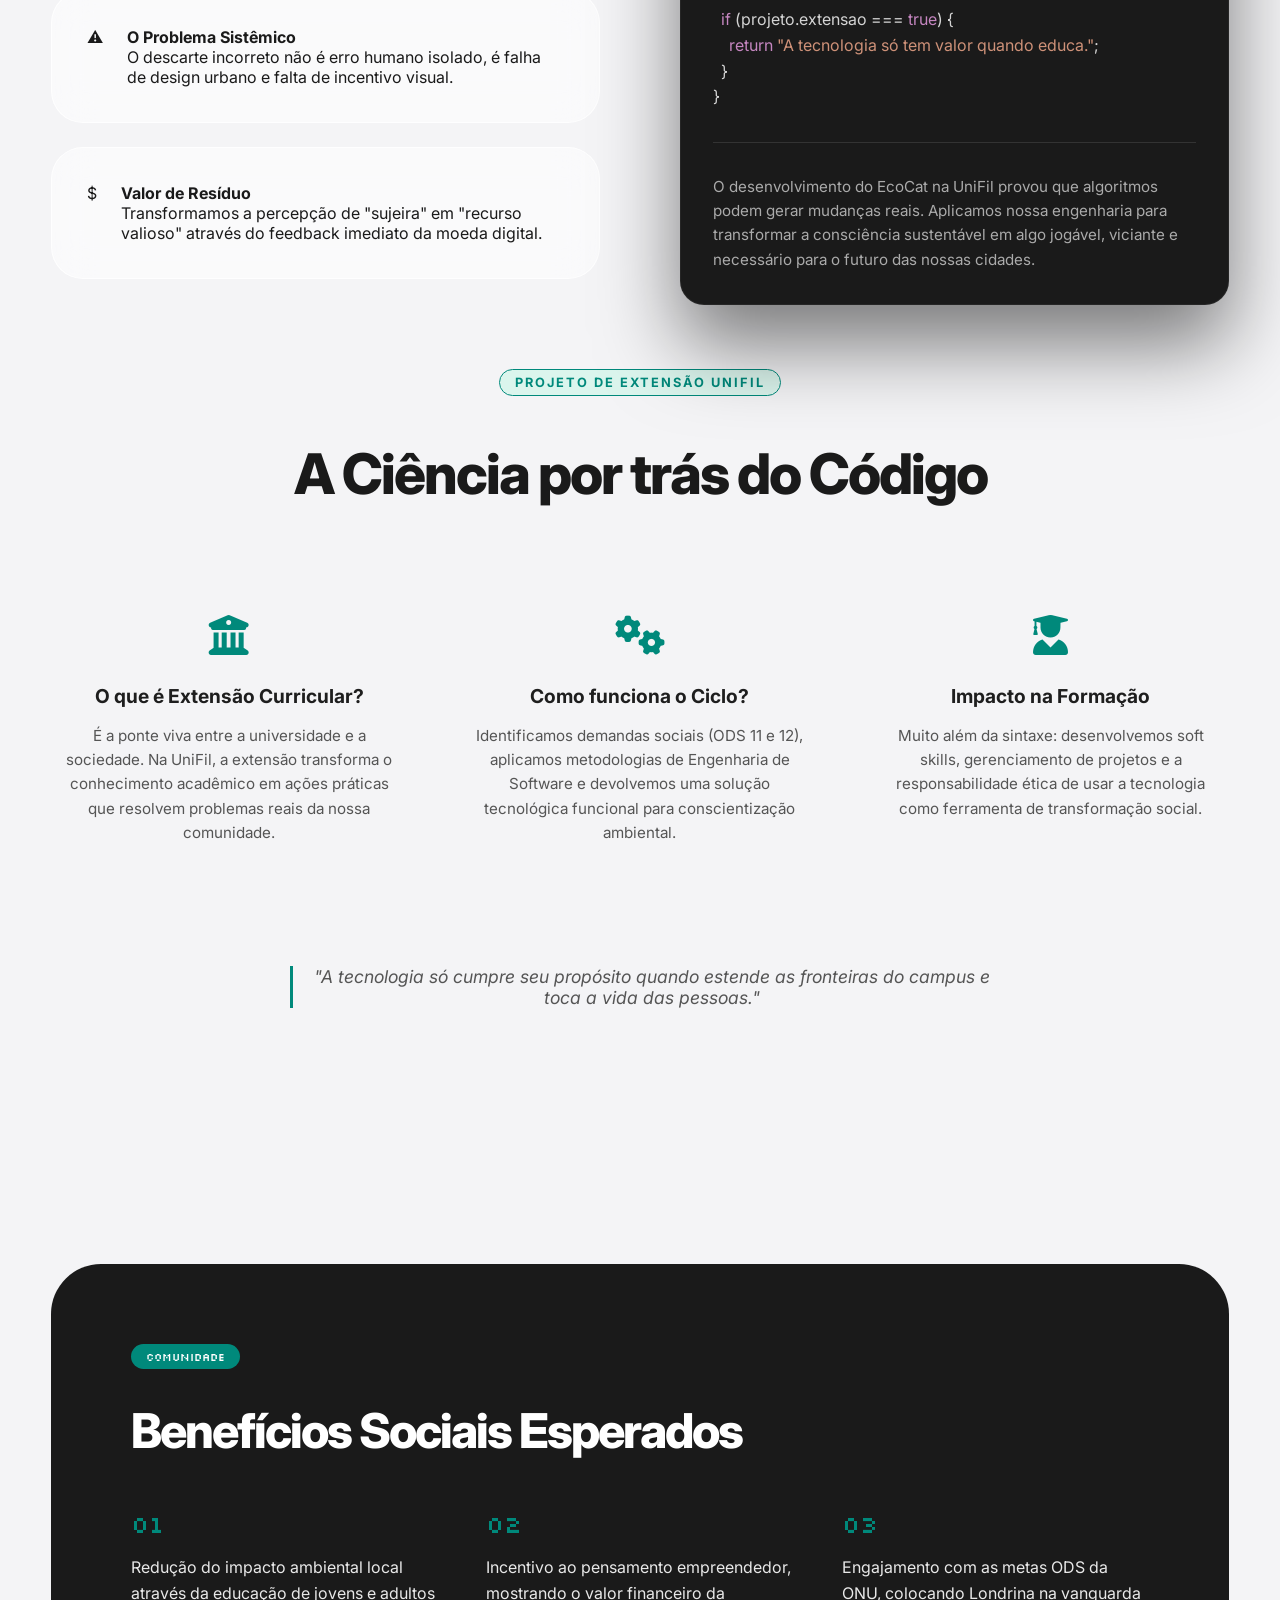
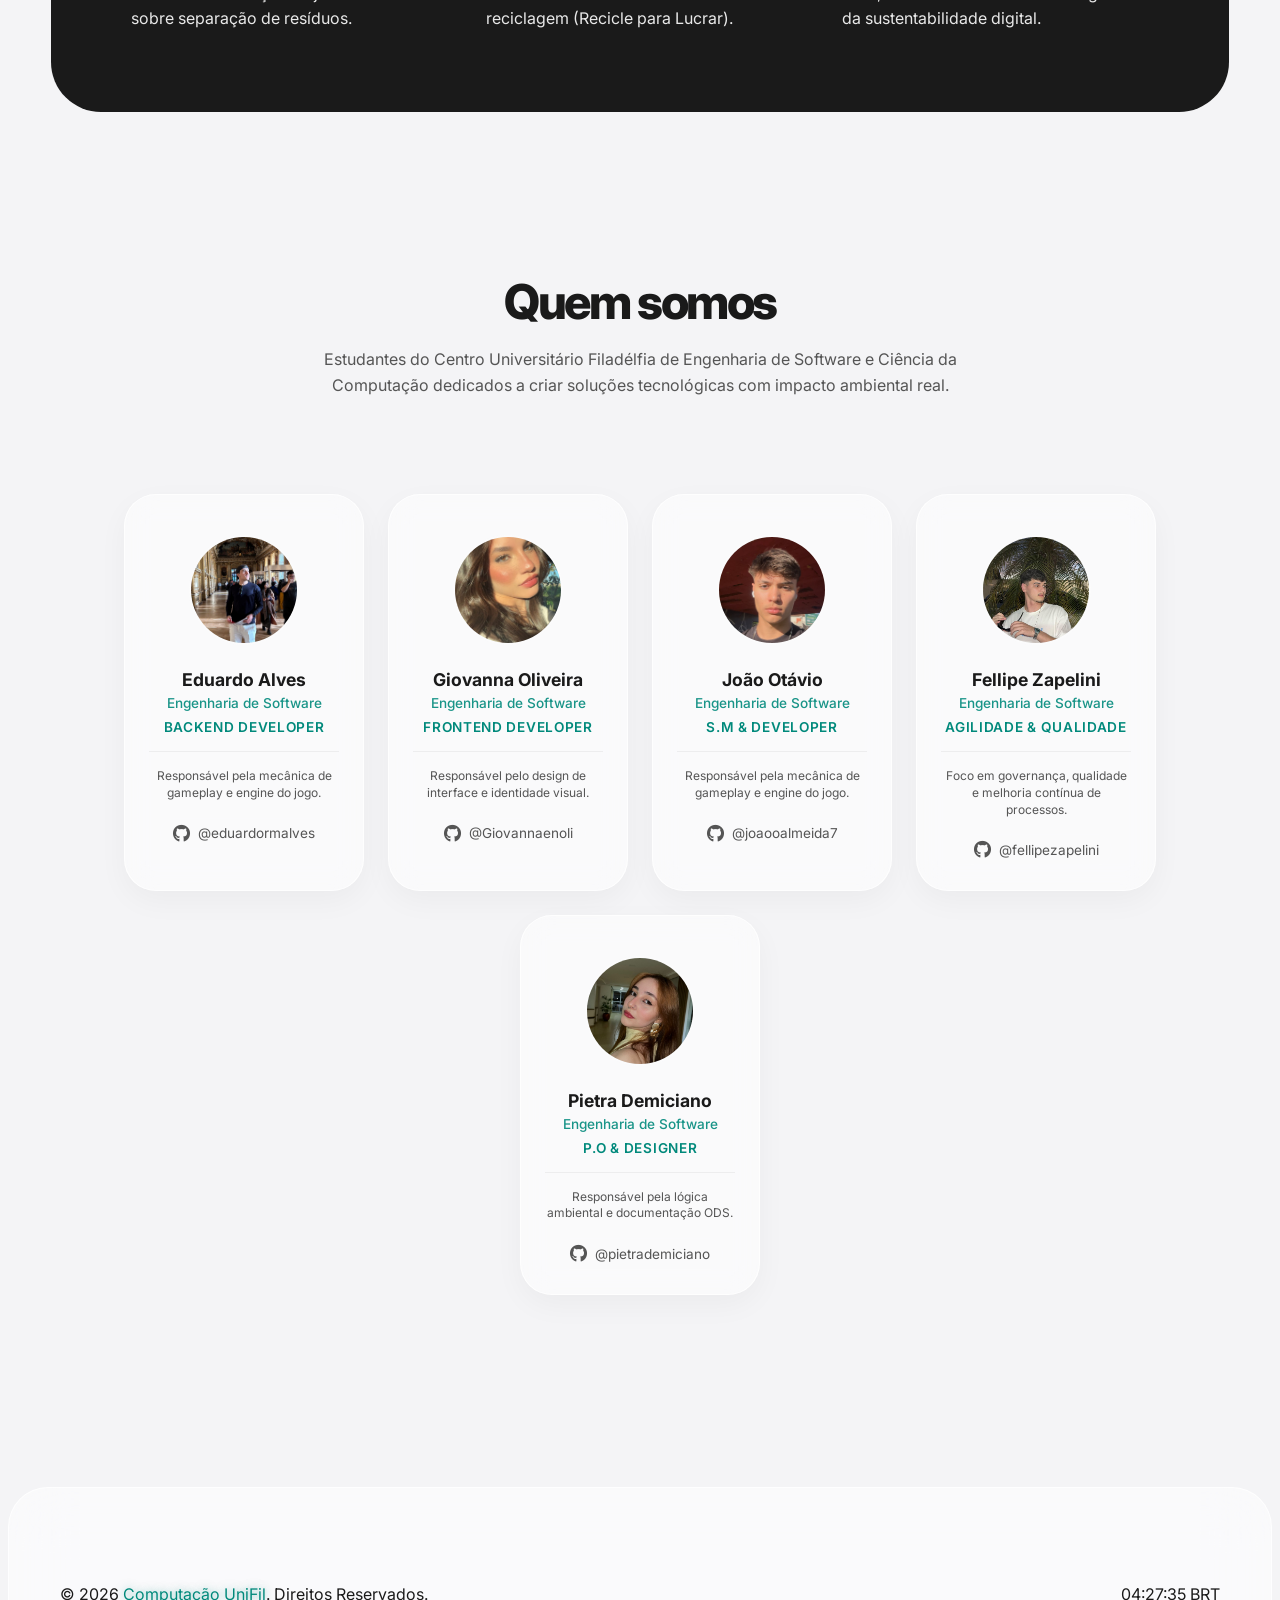
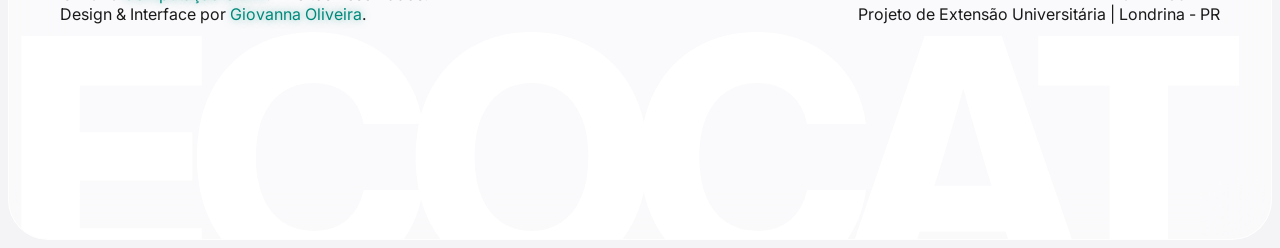
==== commit 7c906496: "feat: atualiza integrante da equipe para Fellipe Zapelini" ====
--- a/index.html
+++ b/index.html
@@ -327,14 +327,14 @@
             </a>
         </div>
 
-        <div class="team-card" data-full-name="Pedro Henrique de Souza Silvestre" data-bio="Desenvolvedor de software com 3 anos de experiência, atuando no desenvolvimento de aplicações web e mobile com foco em soluções eficientes e bem estruturadas.">
-            <div class="member-photo"><img src="img/pedro.jpeg" alt="Pedro"></div>
-            <h3 class="member-name">Pedro Silvestre</h3>
-            <span class="member-course">Ciência da Computação</span>
-            <p class="member-role">Backend Developer</p>
-            <p class="member-task">Responsável pela arquitetura de dados e backend.</p>
-            <a href="https://github.com/pedrosilvestre-unifil" target="_blank" class="member-github">
-                <i class="fab fa-github"></i> @pedrosilvestre
+        <div class="team-card" data-full-name="Fellipe Valentino Zapelini" data-bio="Graduando em Engenharia de Software, com foco em governança, qualidade e agilidade no desenvolvimento de software. Tenho afinidade com metodologias ágeis, especialmente o Scrum, e com a melhoria contínua de processos.">
+            <div class="member-photo"><img src="img/fellipe-zapelini.jpeg" alt="Fellipe Valentino Zapelini"></div>
+            <h3 class="member-name">Fellipe Zapelini</h3>
+            <span class="member-course">Engenharia de Software</span>
+            <p class="member-role">Agilidade &amp; Qualidade</p>
+            <p class="member-task">Foco em governança, qualidade e melhoria contínua de processos.</p>
+            <a href="https://github.com/fellipezapelini" target="_blank" class="member-github">
+                <i class="fab fa-github"></i> @fellipezapelini
             </a>
         </div>
 
@@ -383,4 +383,4 @@
 
     <script src="script.js"></script>
 </body>
-</html>+</html>
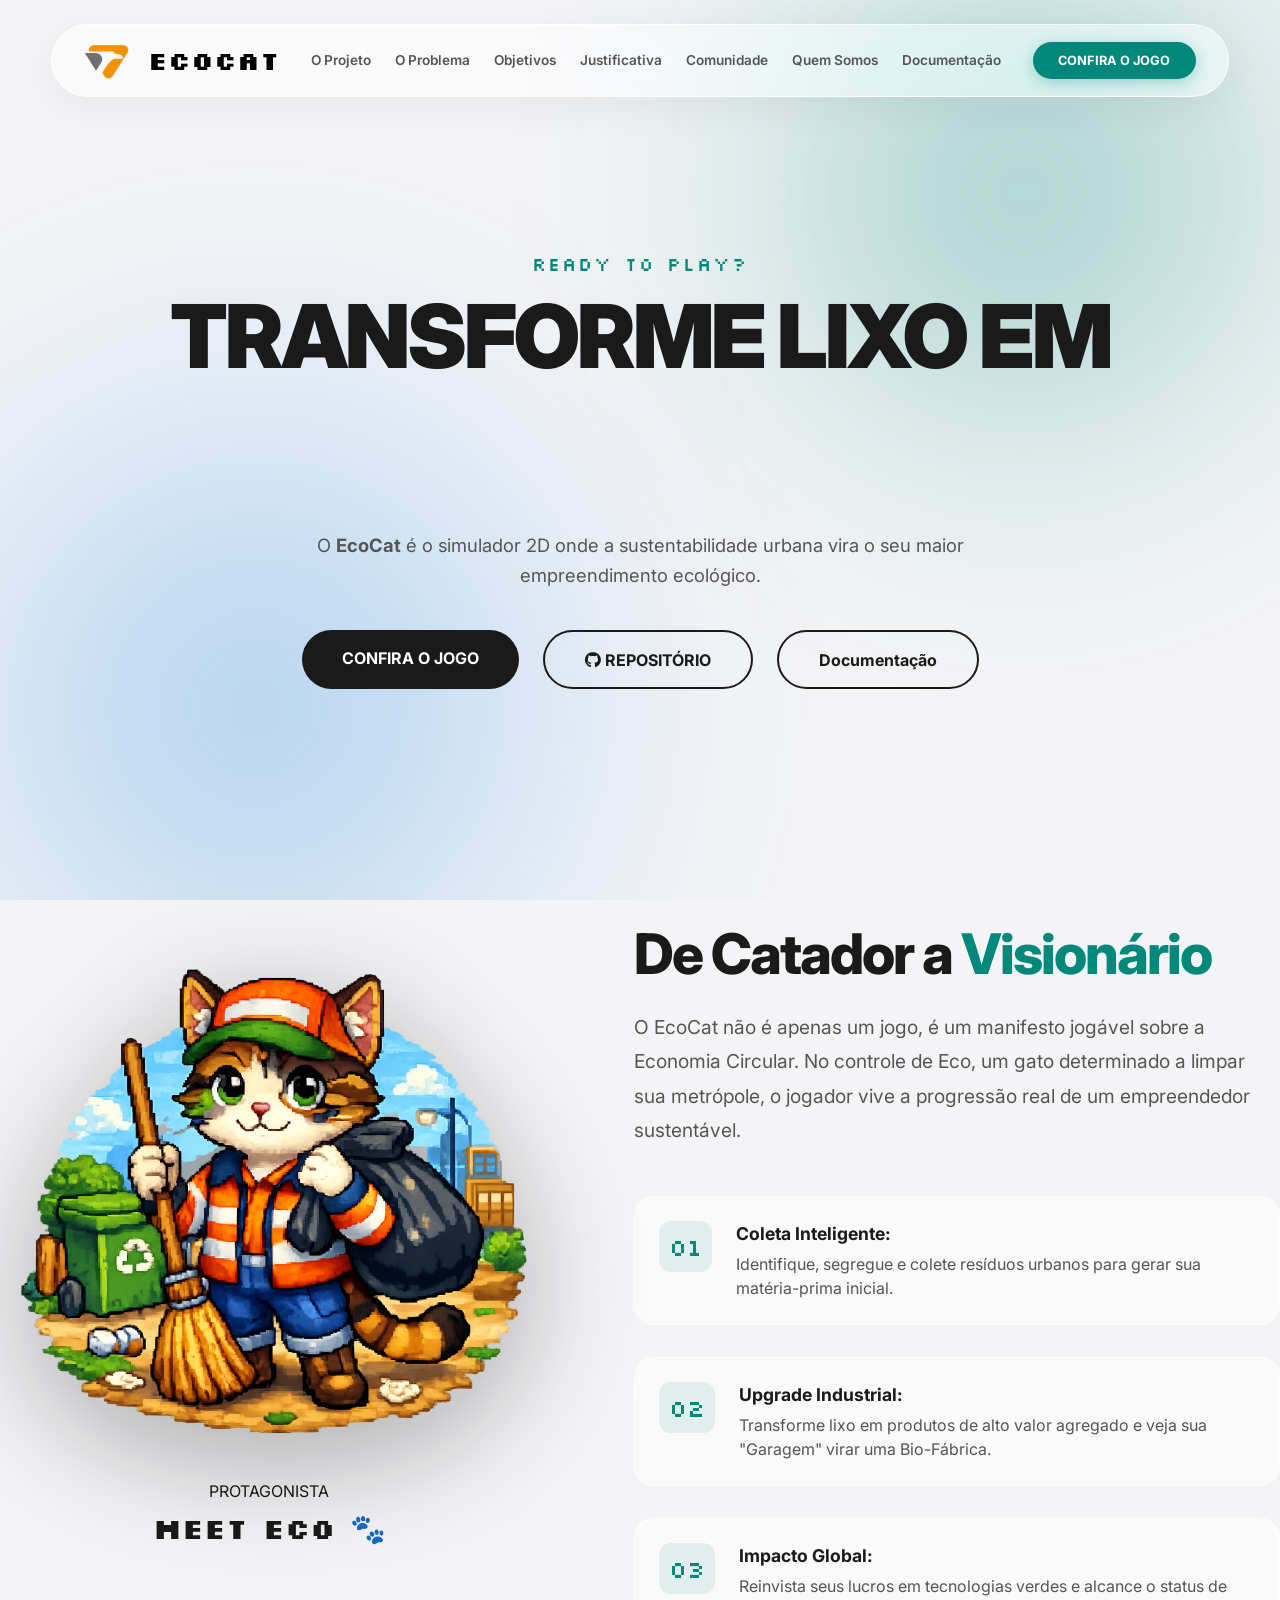
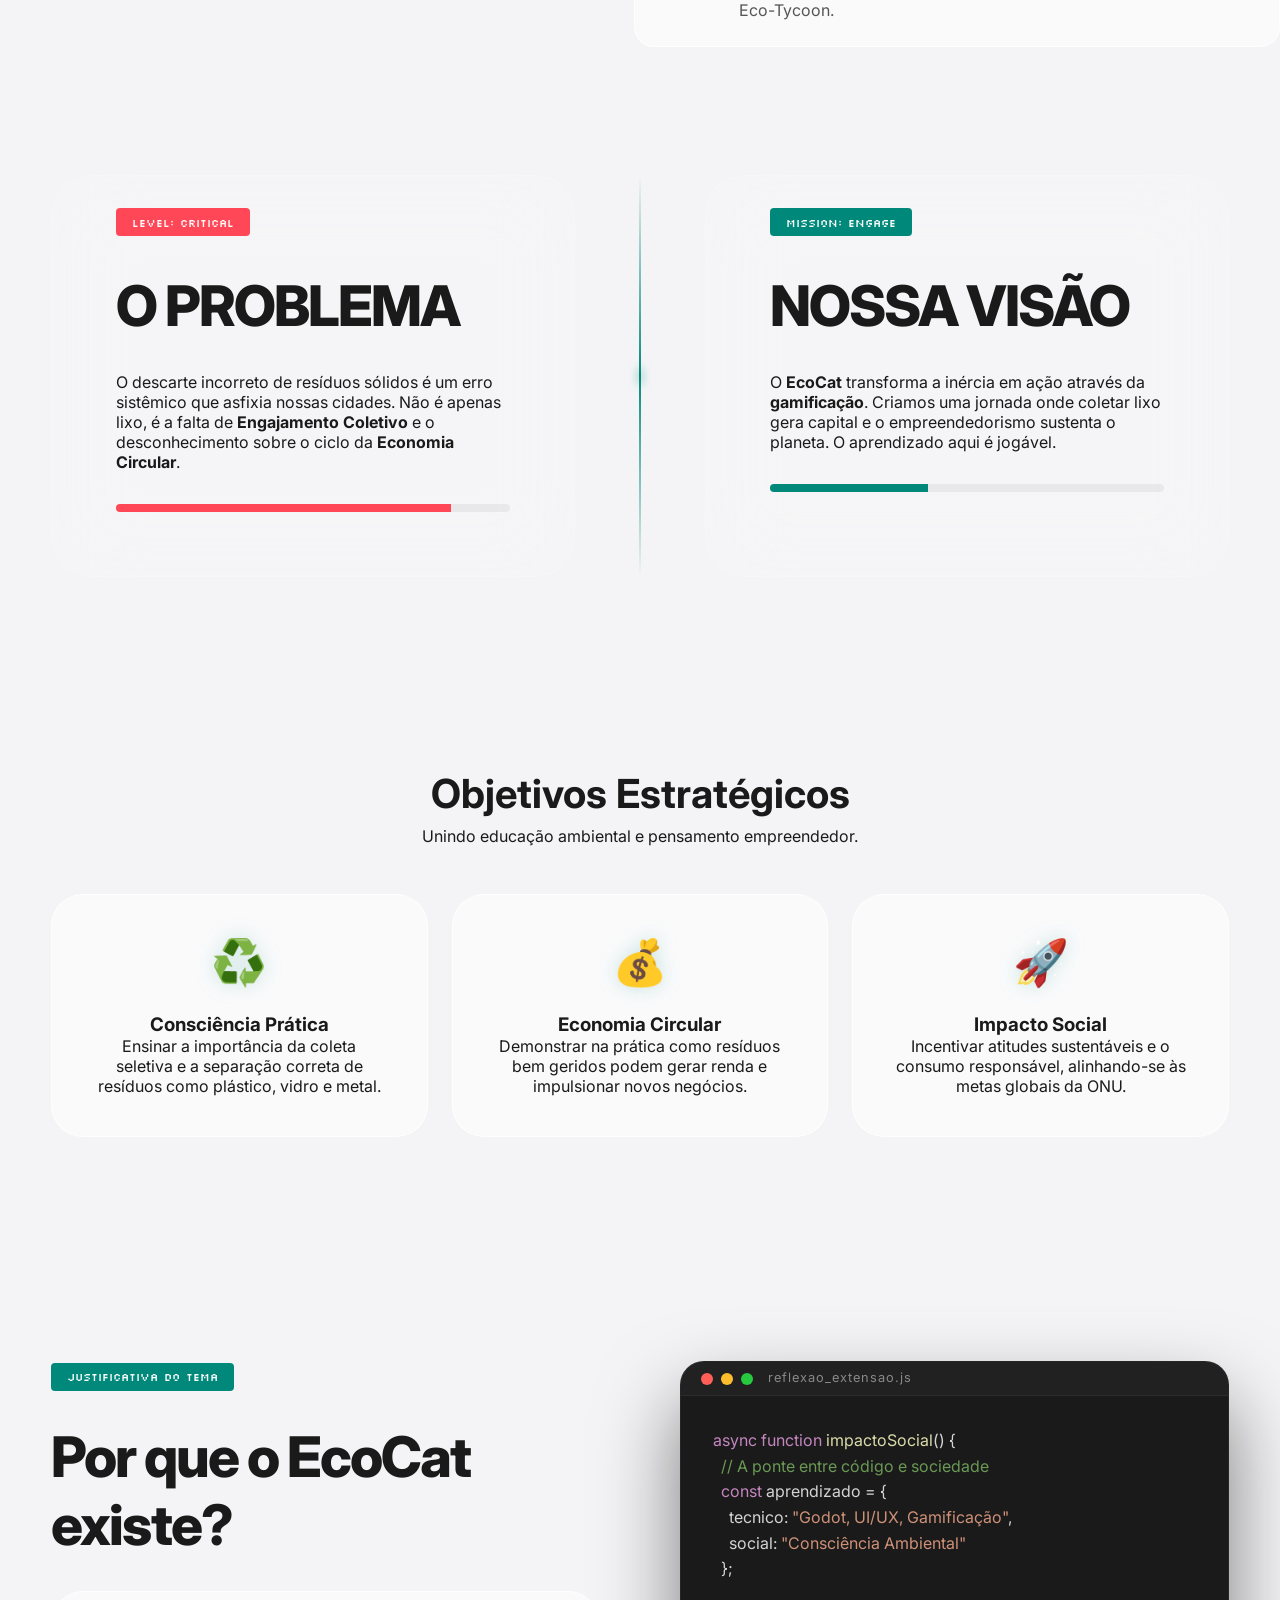
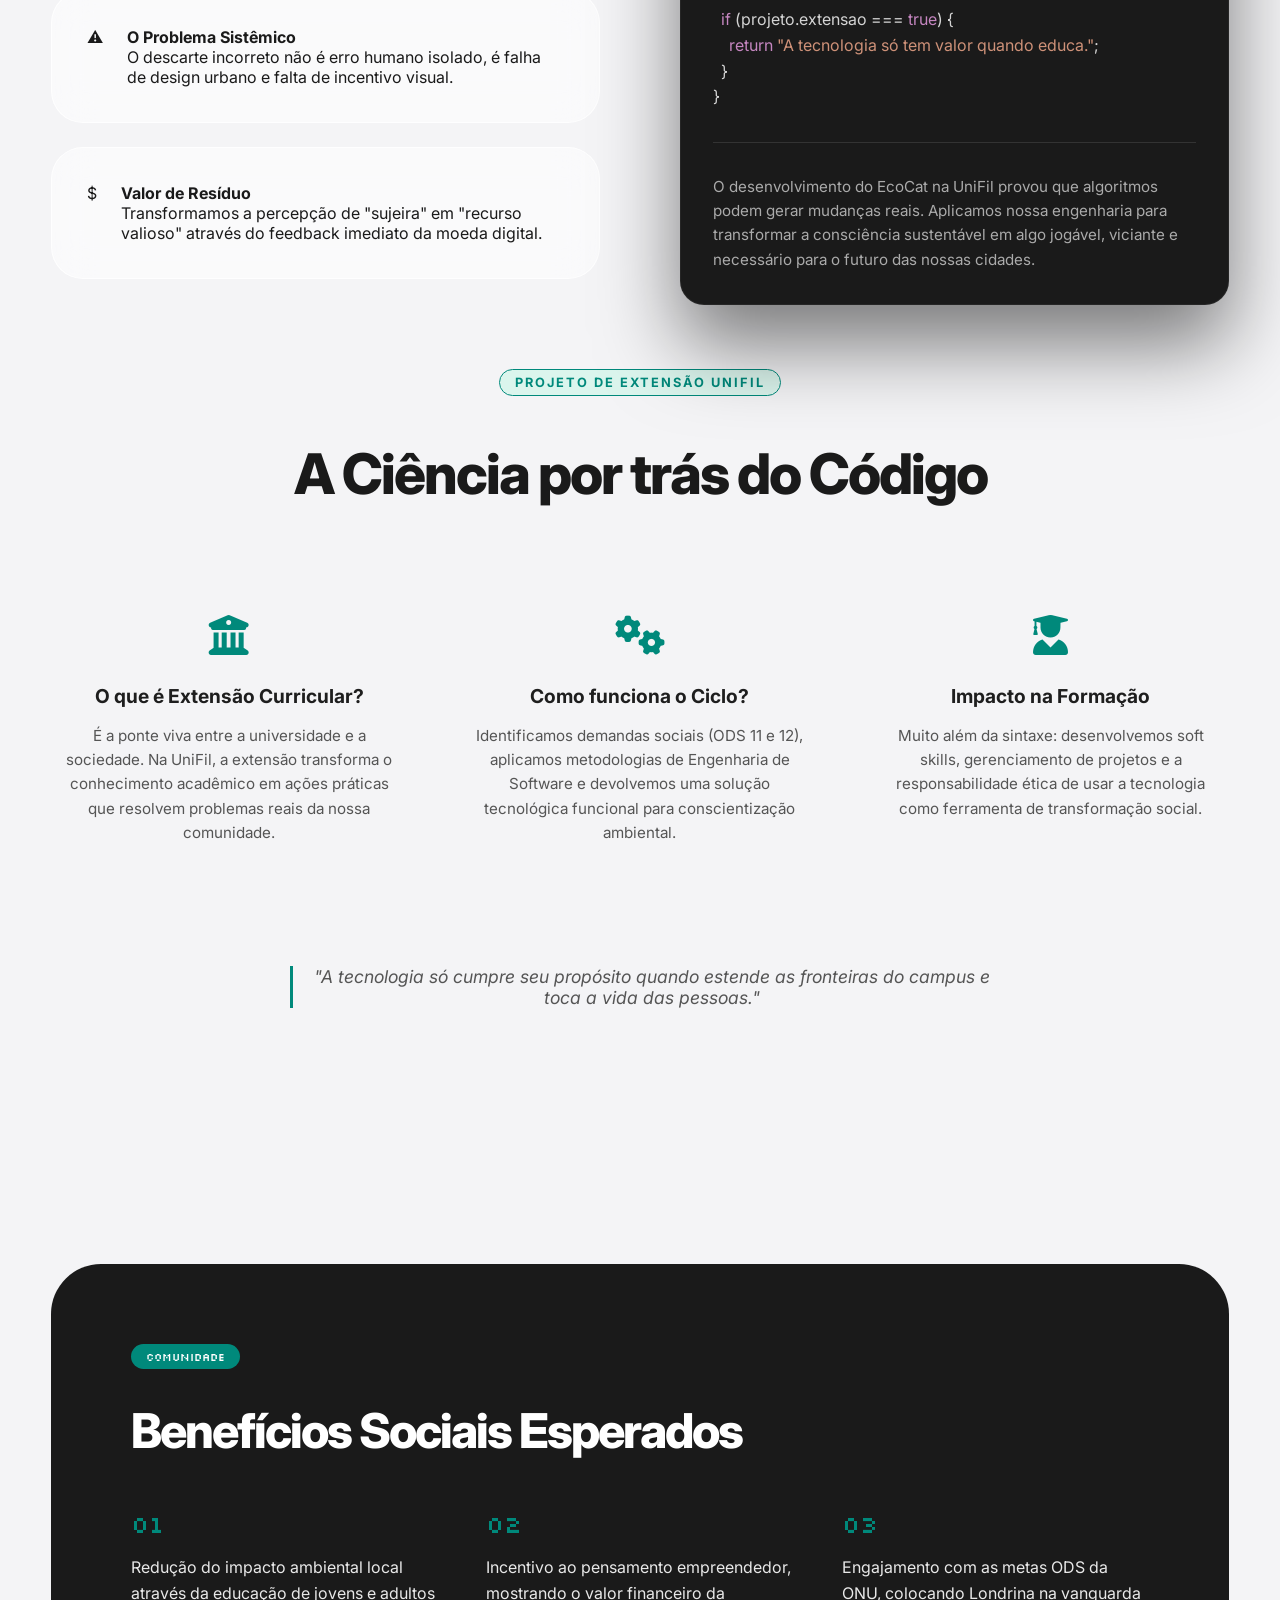
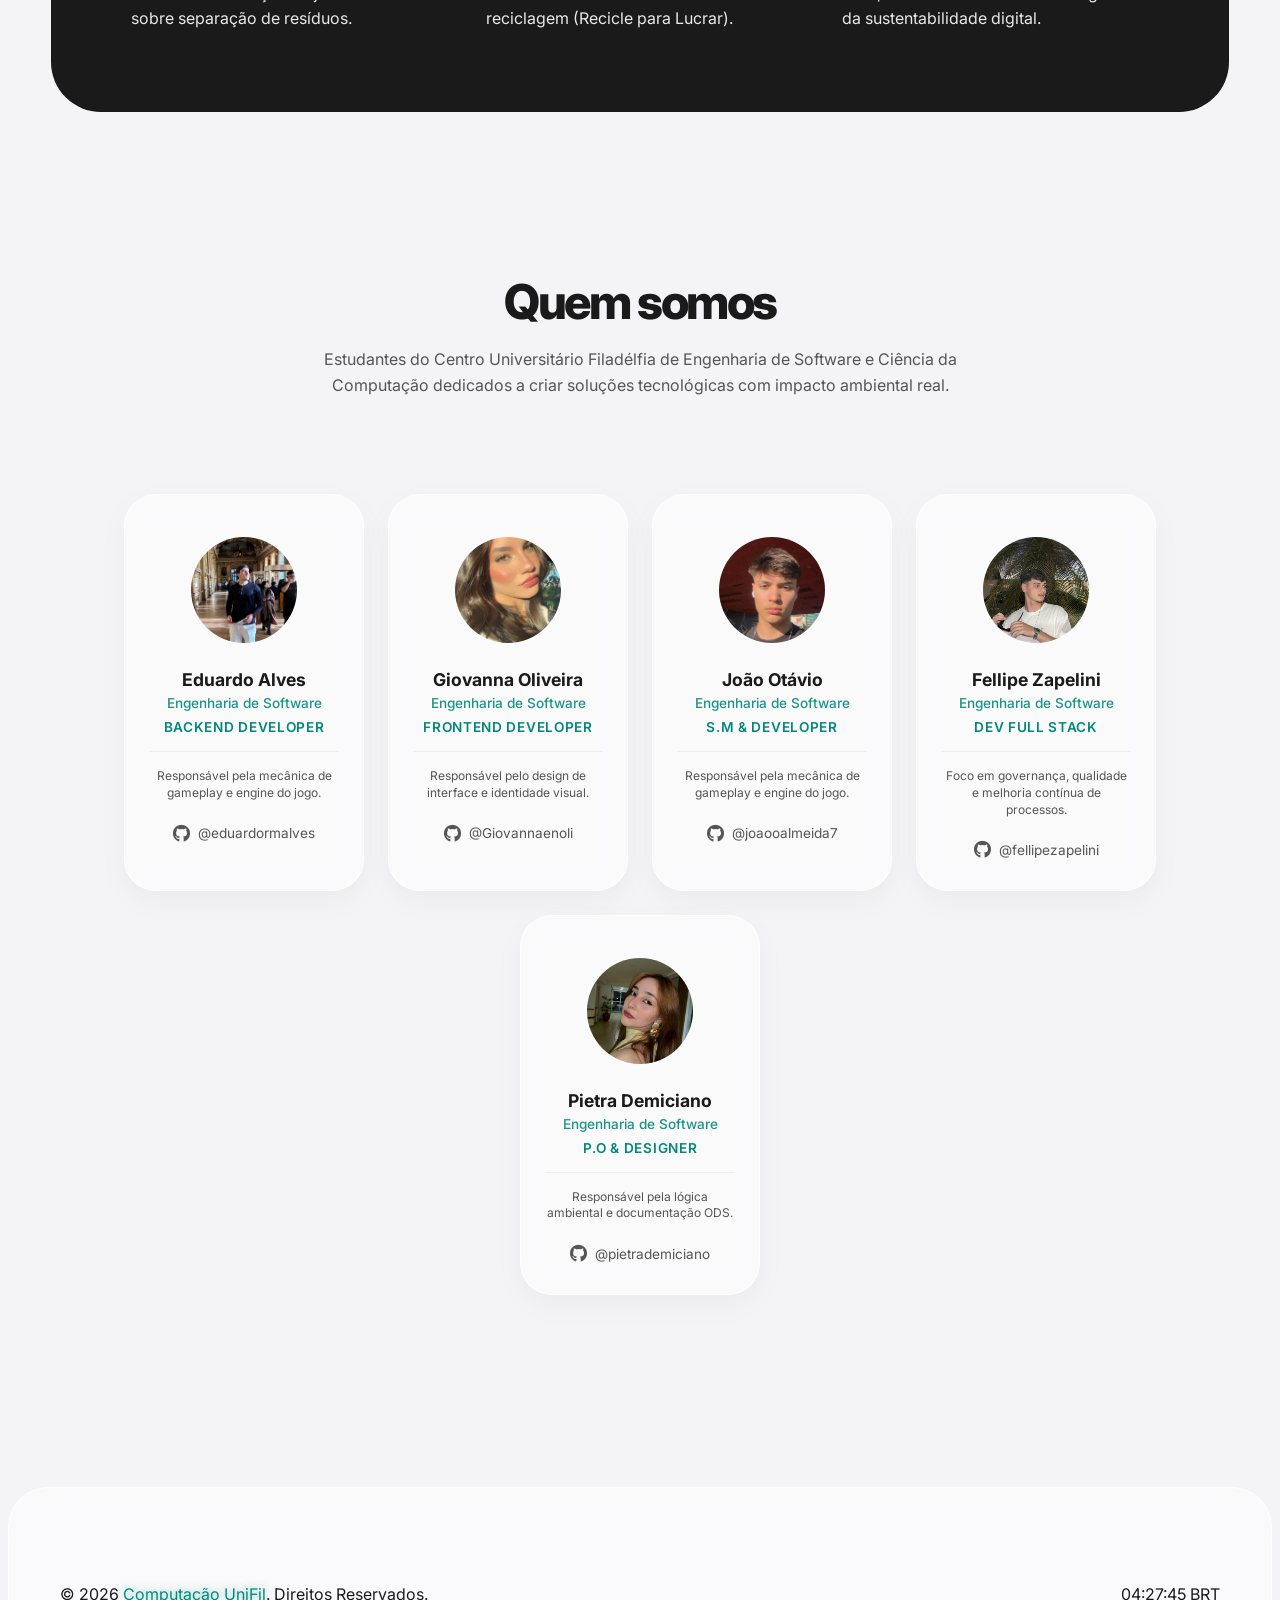
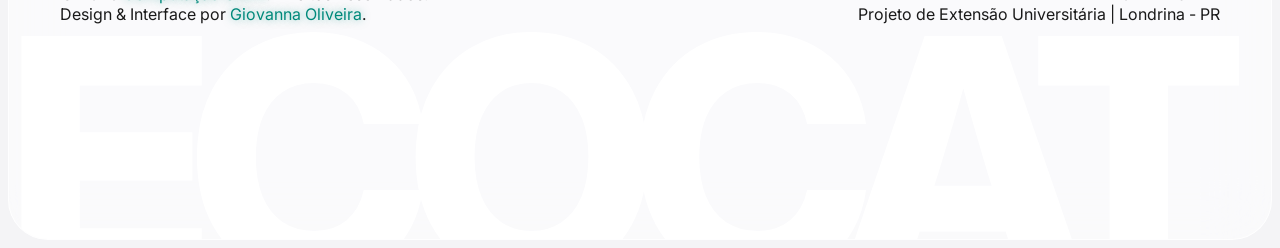
==== commit 5e70f0ed: "fix: ajusta função de Fellipe para dev full stack" ====
--- a/index.html
+++ b/index.html
@@ -331,7 +331,7 @@
             <div class="member-photo"><img src="img/fellipe-zapelini.jpeg" alt="Fellipe Valentino Zapelini"></div>
             <h3 class="member-name">Fellipe Zapelini</h3>
             <span class="member-course">Engenharia de Software</span>
-            <p class="member-role">Agilidade &amp; Qualidade</p>
+            <p class="member-role">Dev Full Stack</p>
             <p class="member-task">Foco em governança, qualidade e melhoria contínua de processos.</p>
             <a href="https://github.com/fellipezapelini" target="_blank" class="member-github">
                 <i class="fab fa-github"></i> @fellipezapelini
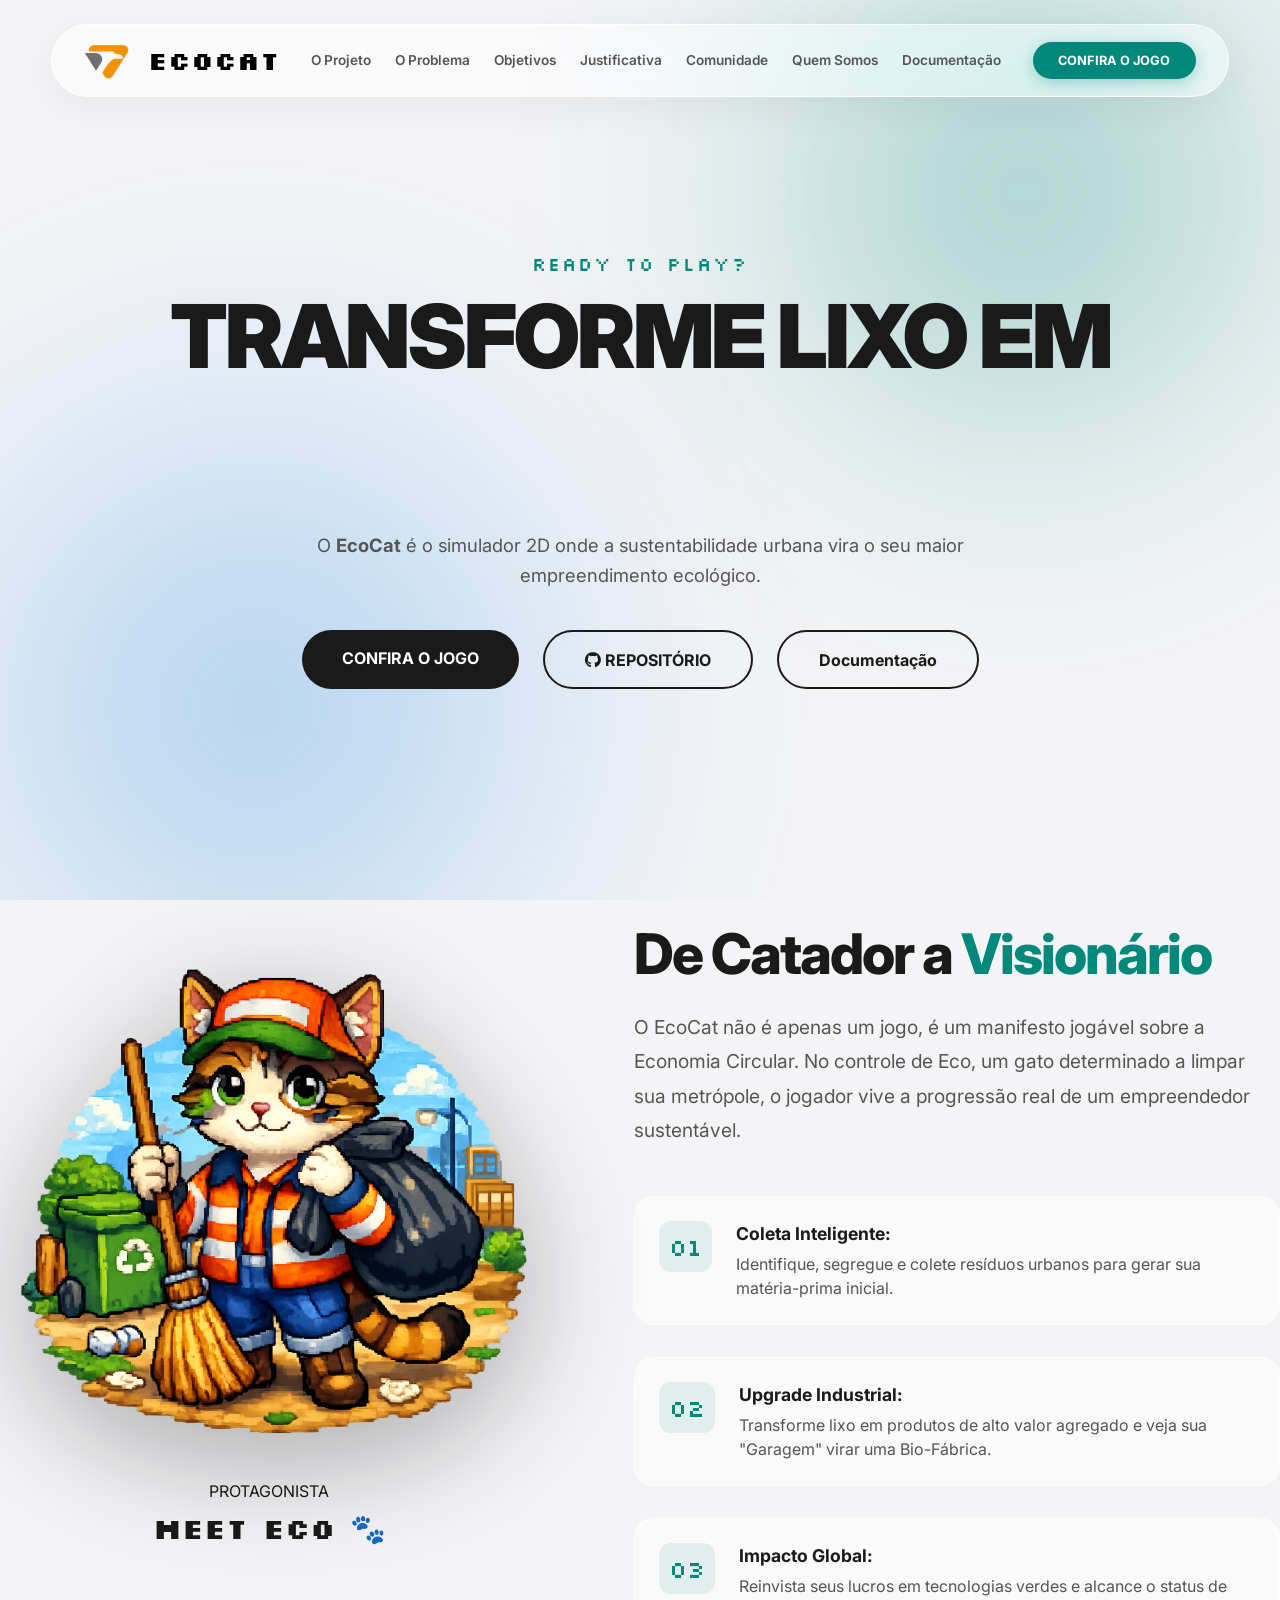
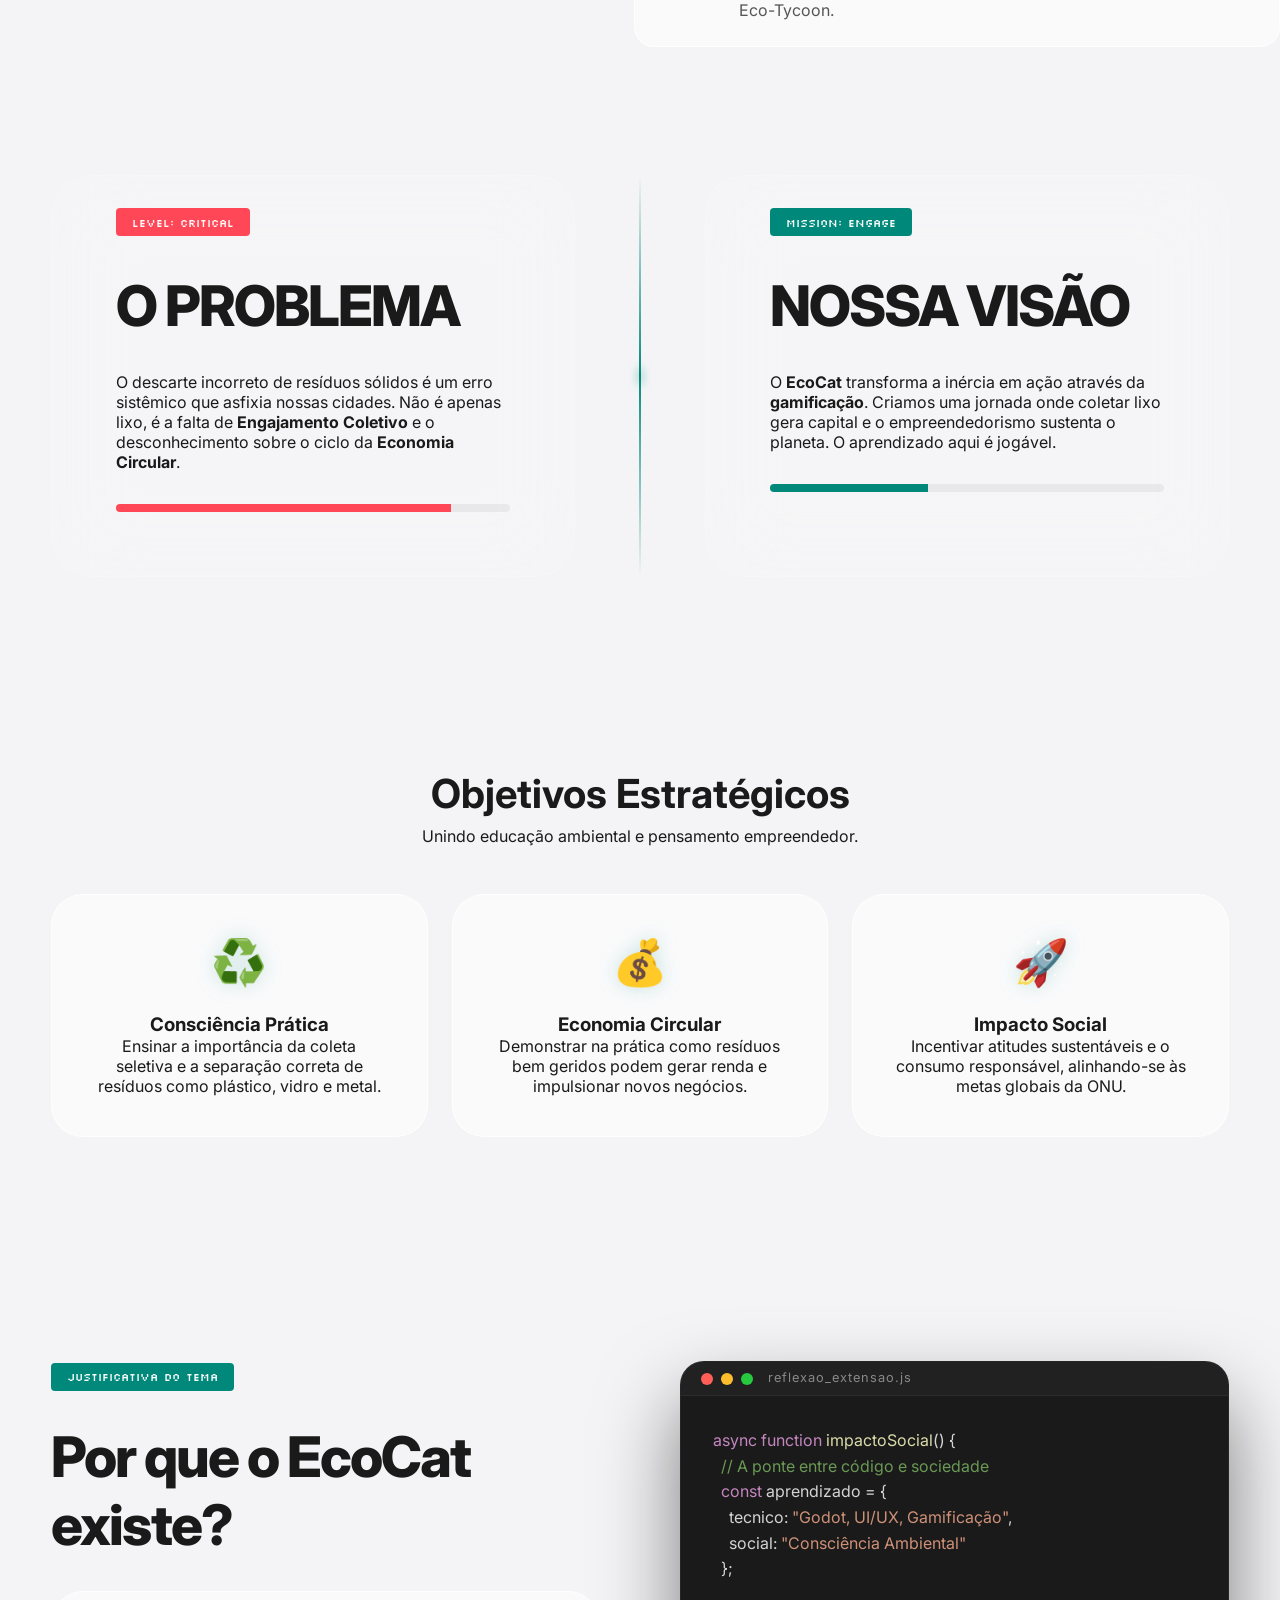
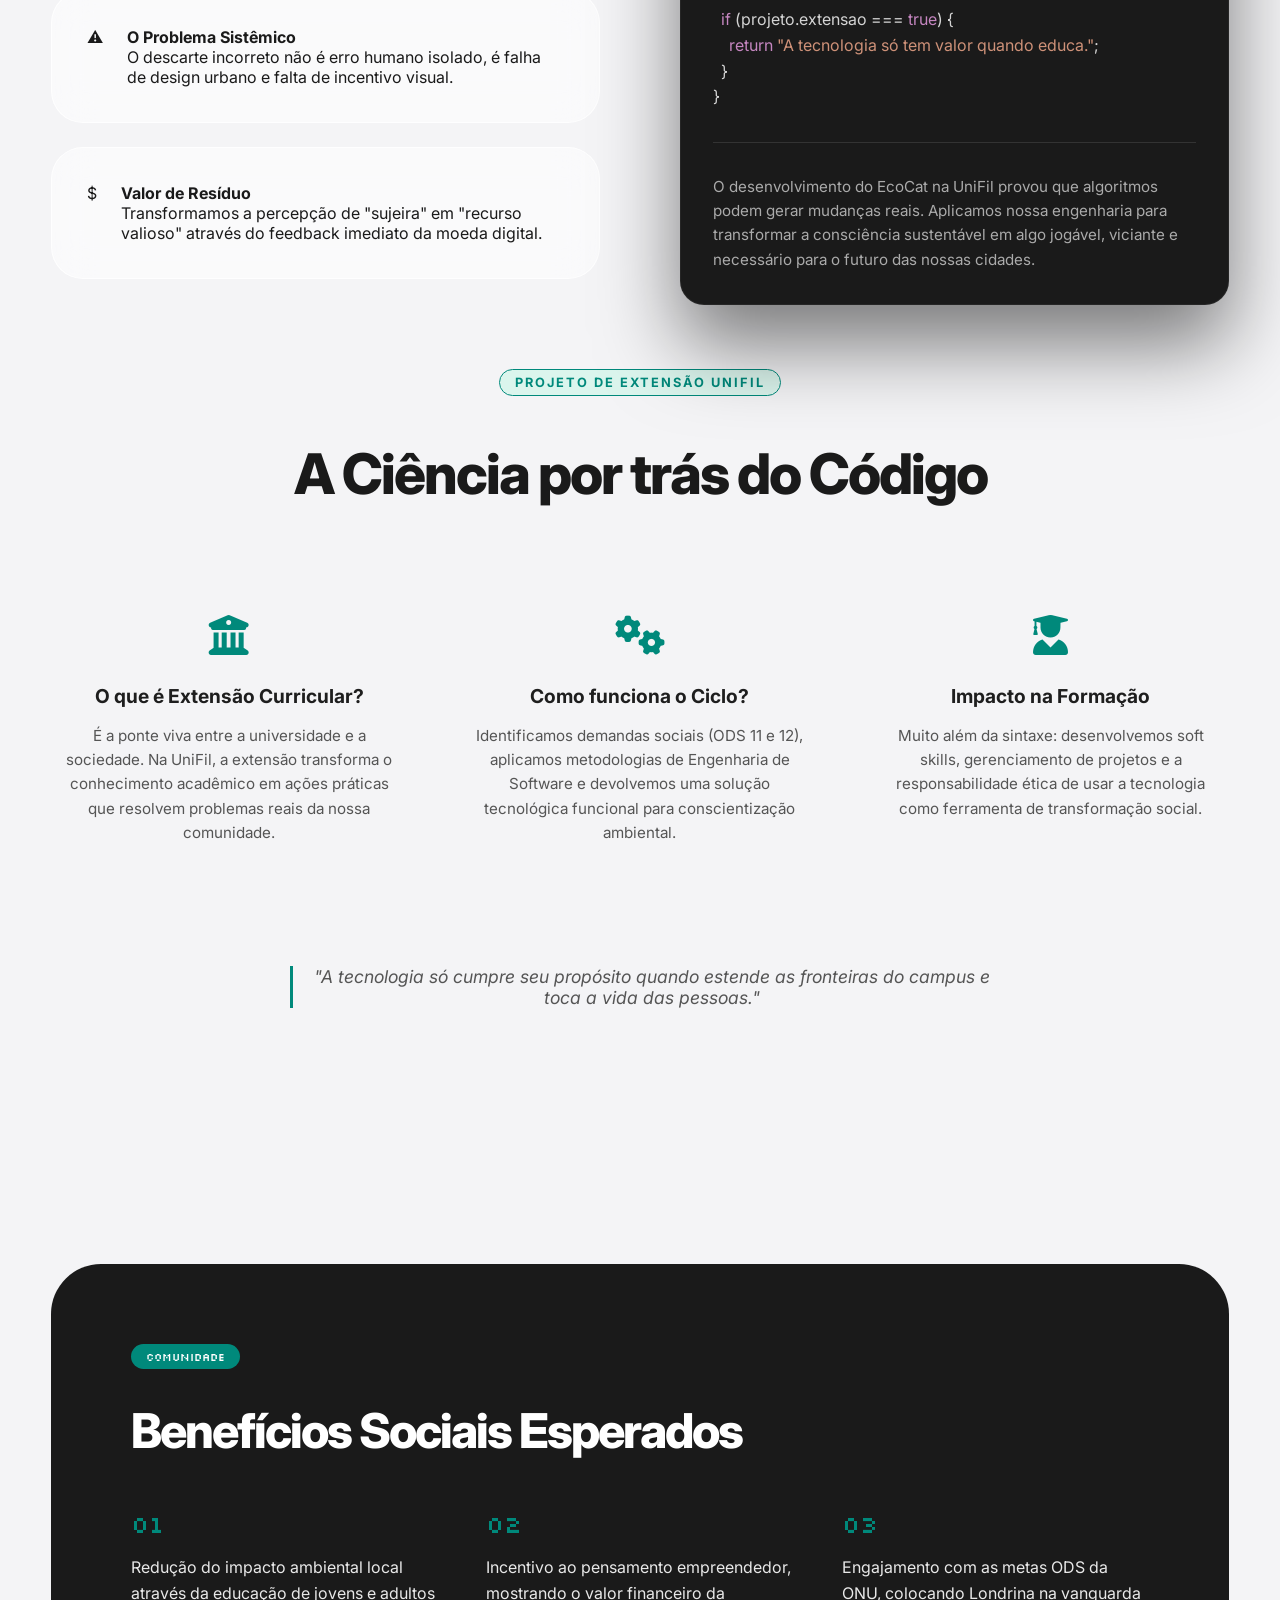
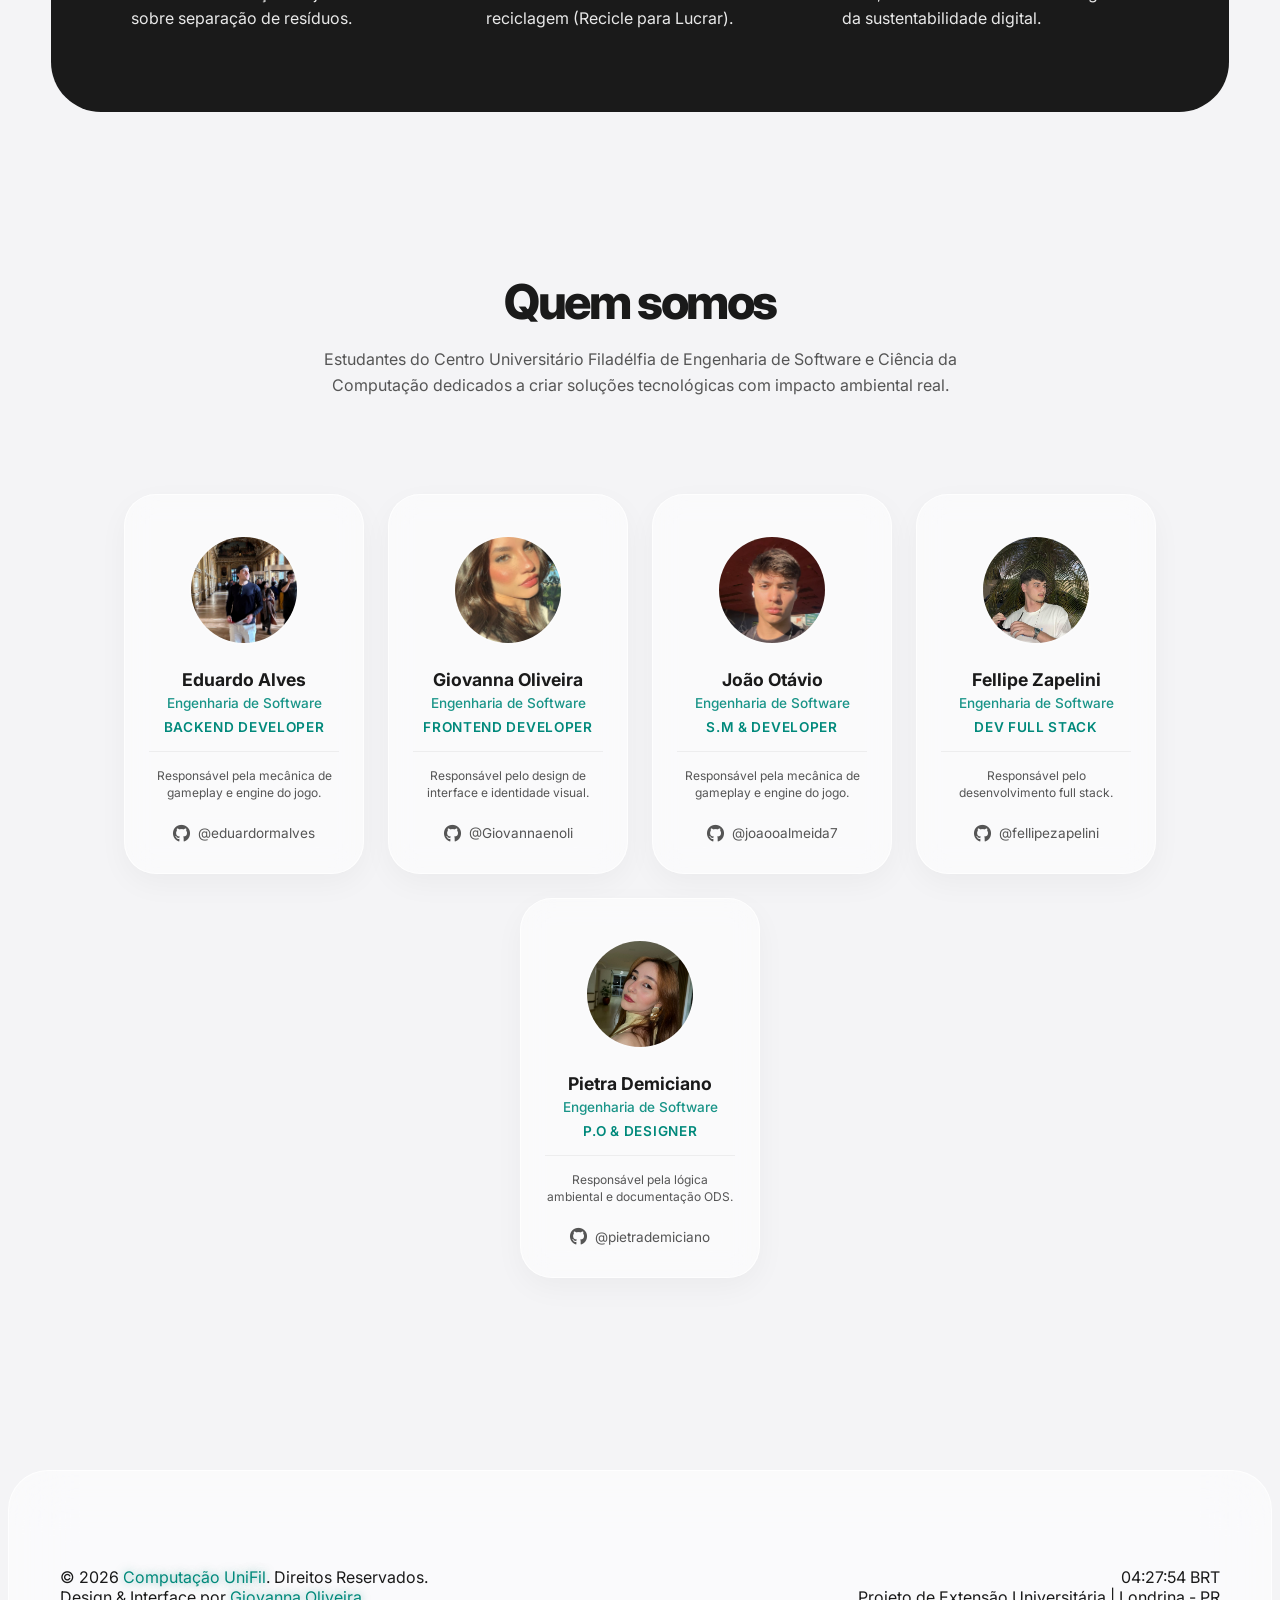
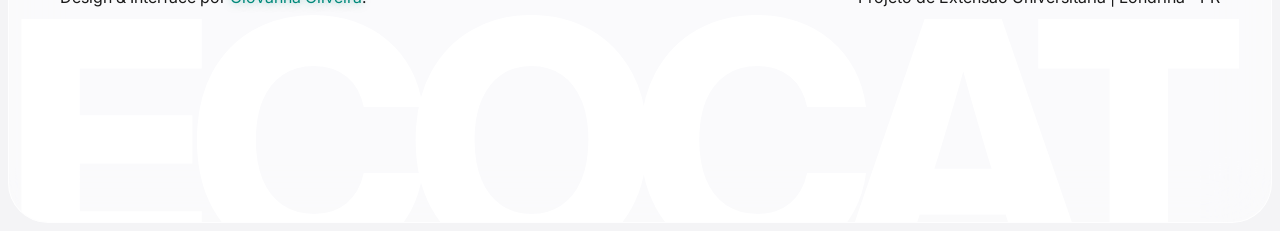
==== commit 31763473: "fix: ajusta descrição do card de Fellipe" ====
--- a/index.html
+++ b/index.html
@@ -332,7 +332,7 @@
             <h3 class="member-name">Fellipe Zapelini</h3>
             <span class="member-course">Engenharia de Software</span>
             <p class="member-role">Dev Full Stack</p>
-            <p class="member-task">Foco em governança, qualidade e melhoria contínua de processos.</p>
+            <p class="member-task">Responsável pelo desenvolvimento full stack.</p>
             <a href="https://github.com/fellipezapelini" target="_blank" class="member-github">
                 <i class="fab fa-github"></i> @fellipezapelini
             </a>
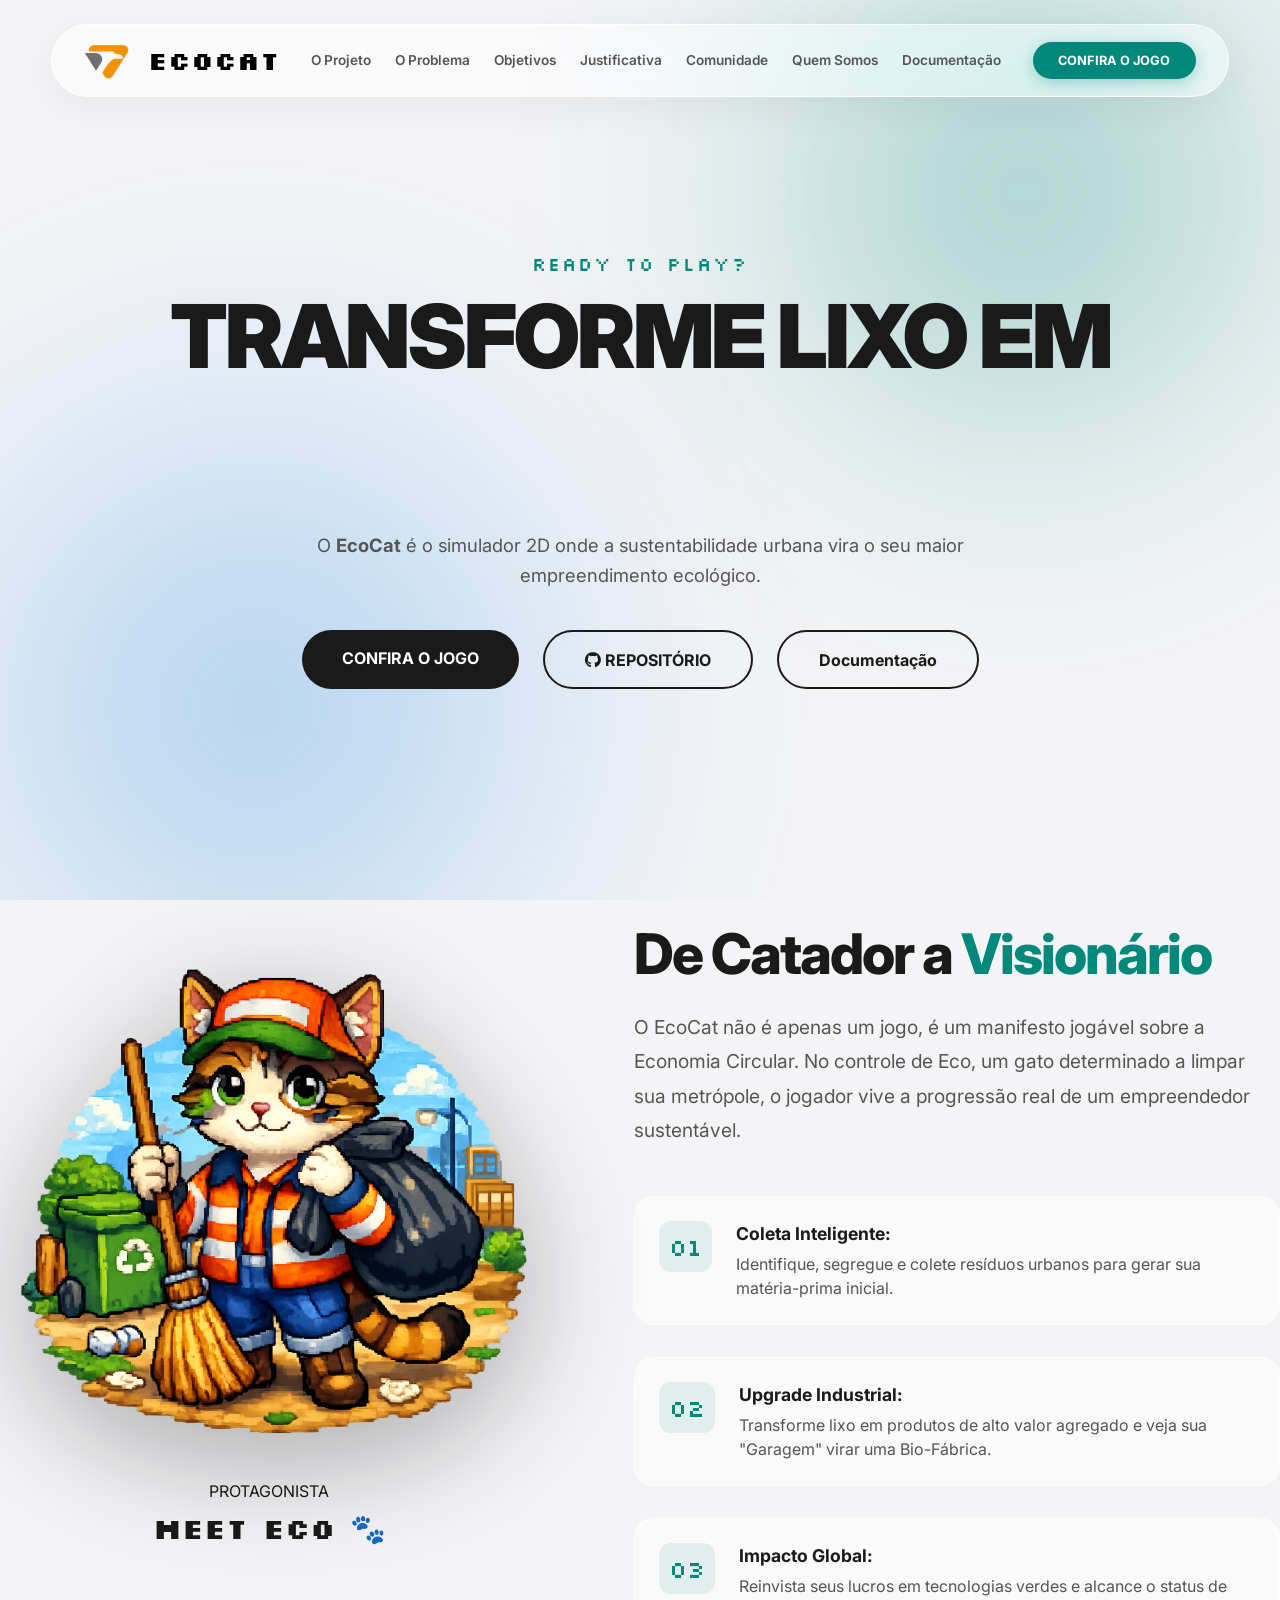
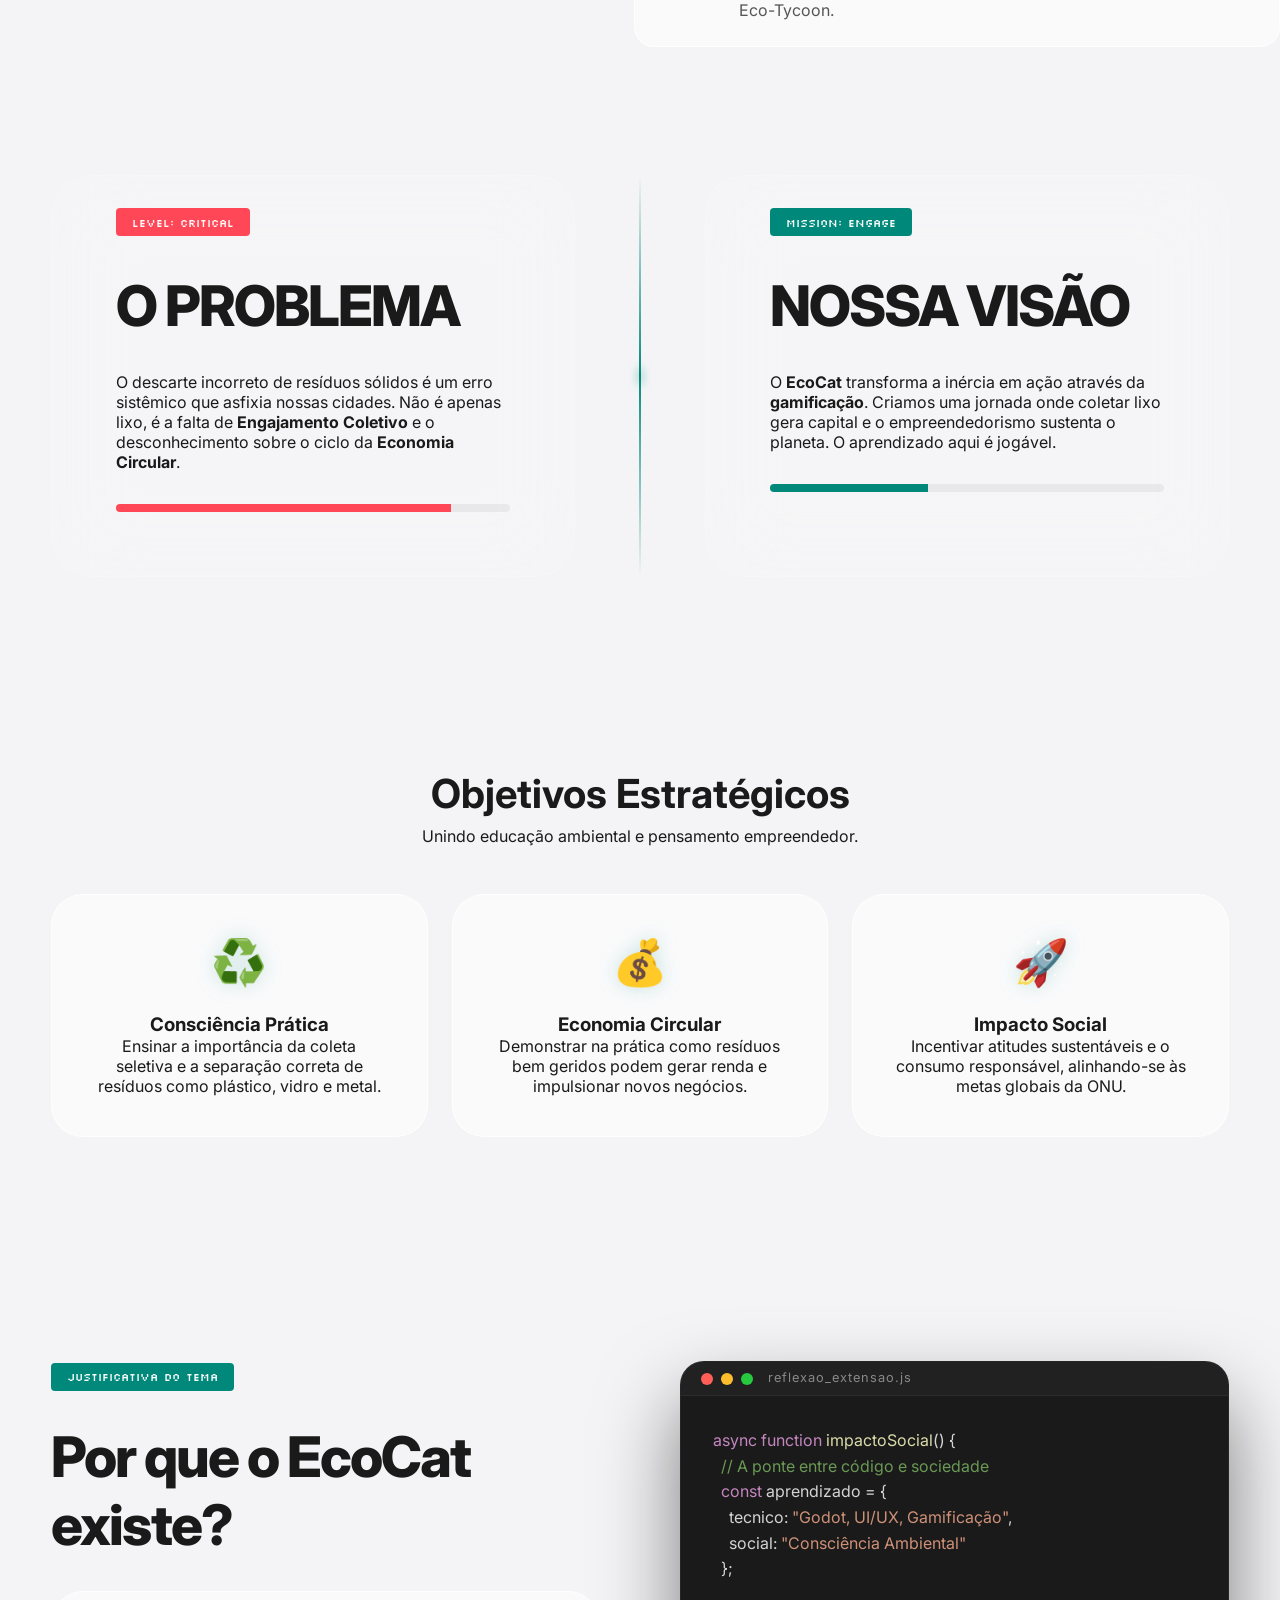
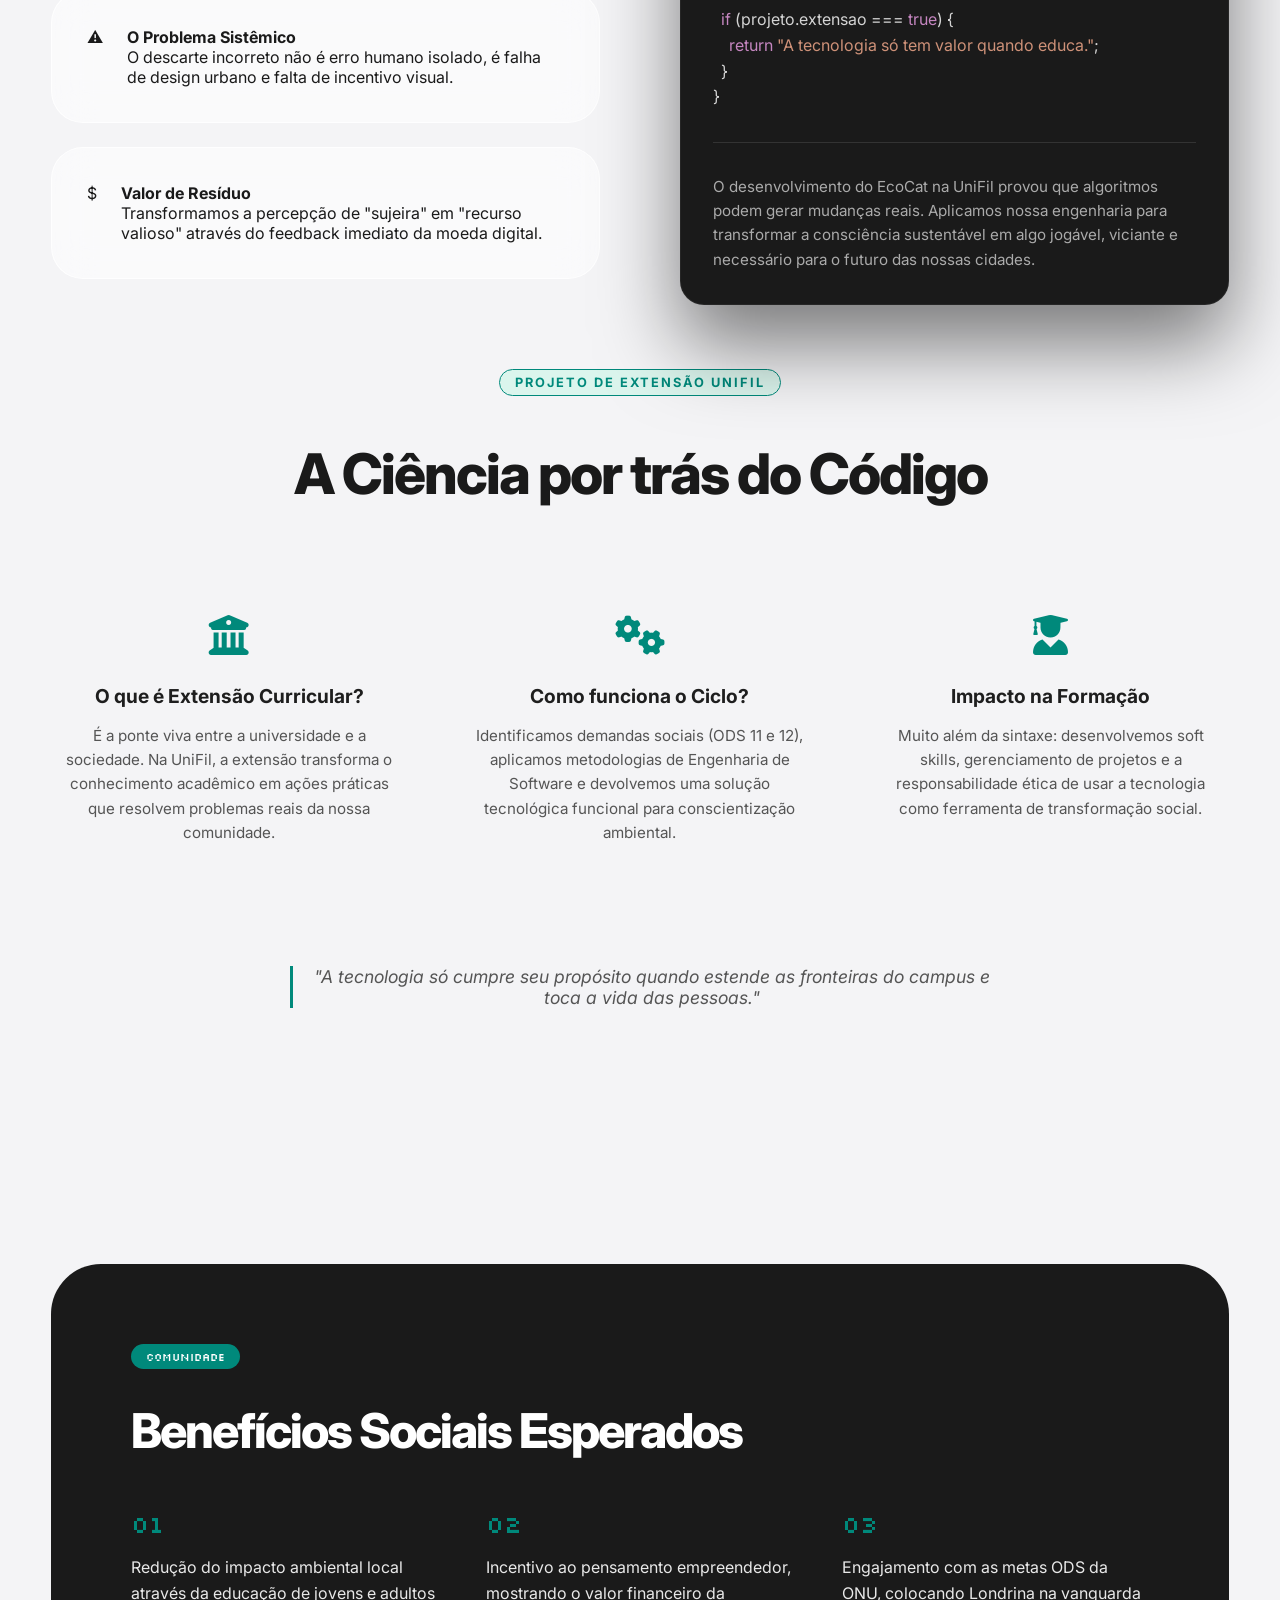
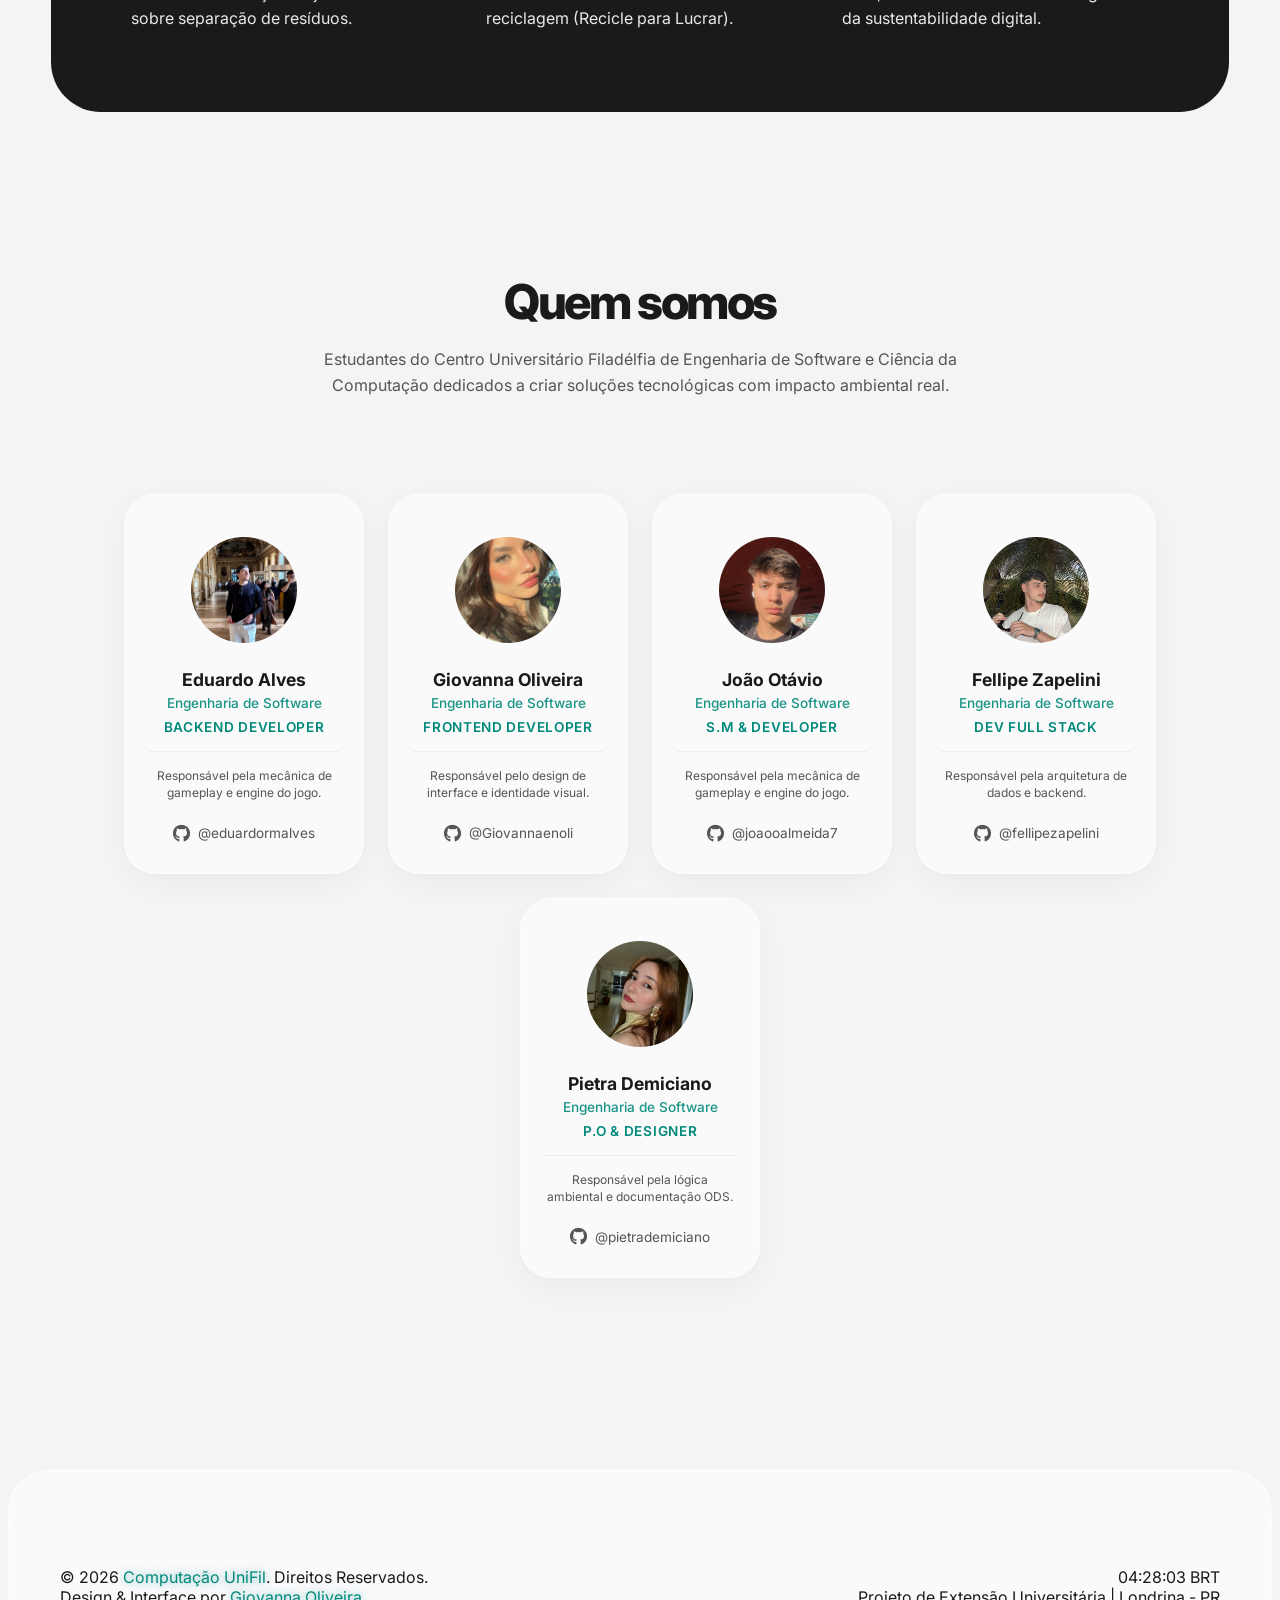
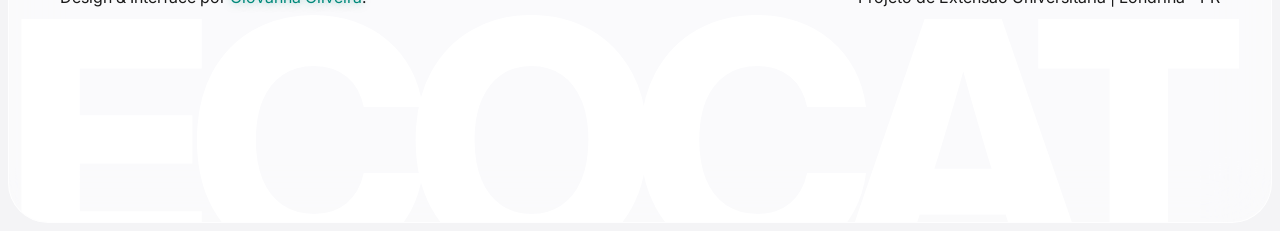
==== commit b091dff2: "fix: restaura descrição do cartão do Pedro" ====
--- a/index.html
+++ b/index.html
@@ -332,7 +332,7 @@
             <h3 class="member-name">Fellipe Zapelini</h3>
             <span class="member-course">Engenharia de Software</span>
             <p class="member-role">Dev Full Stack</p>
-            <p class="member-task">Responsável pelo desenvolvimento full stack.</p>
+            <p class="member-task">Responsável pela arquitetura de dados e backend.</p>
             <a href="https://github.com/fellipezapelini" target="_blank" class="member-github">
                 <i class="fab fa-github"></i> @fellipezapelini
             </a>
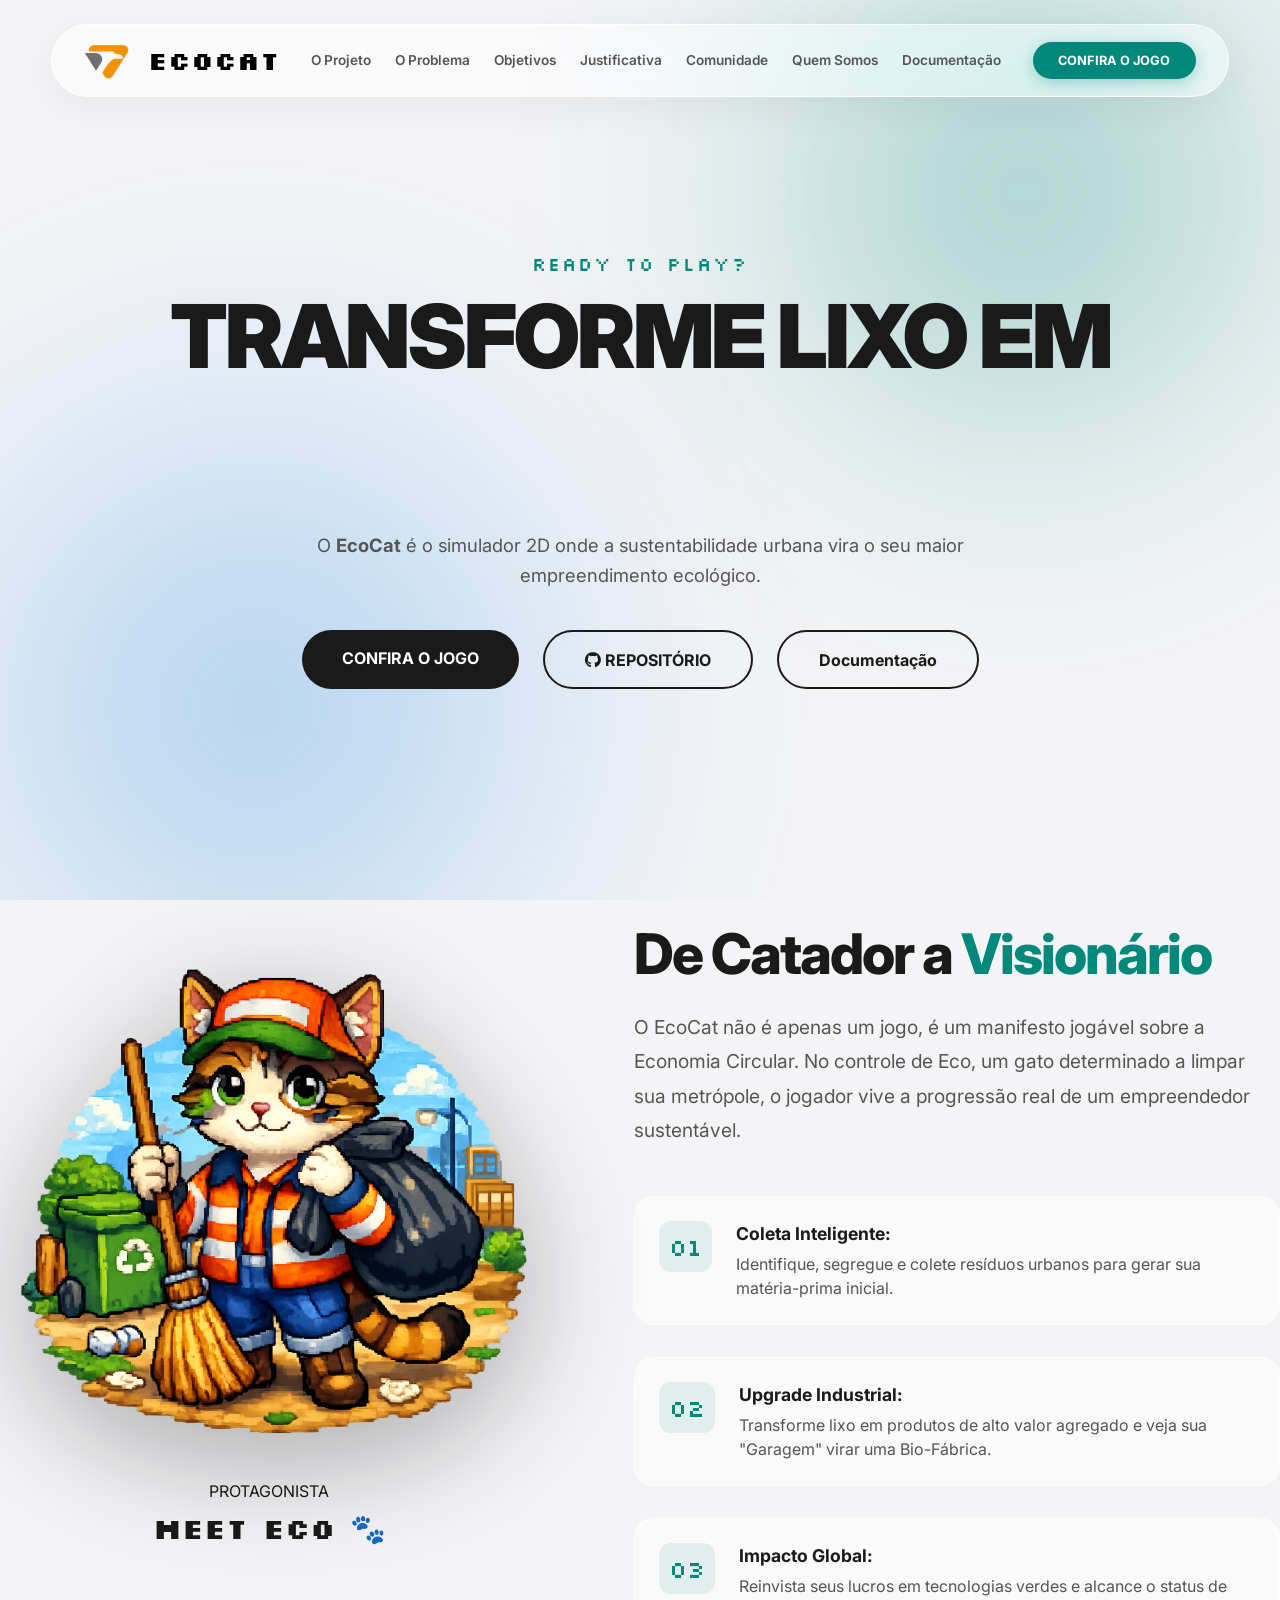
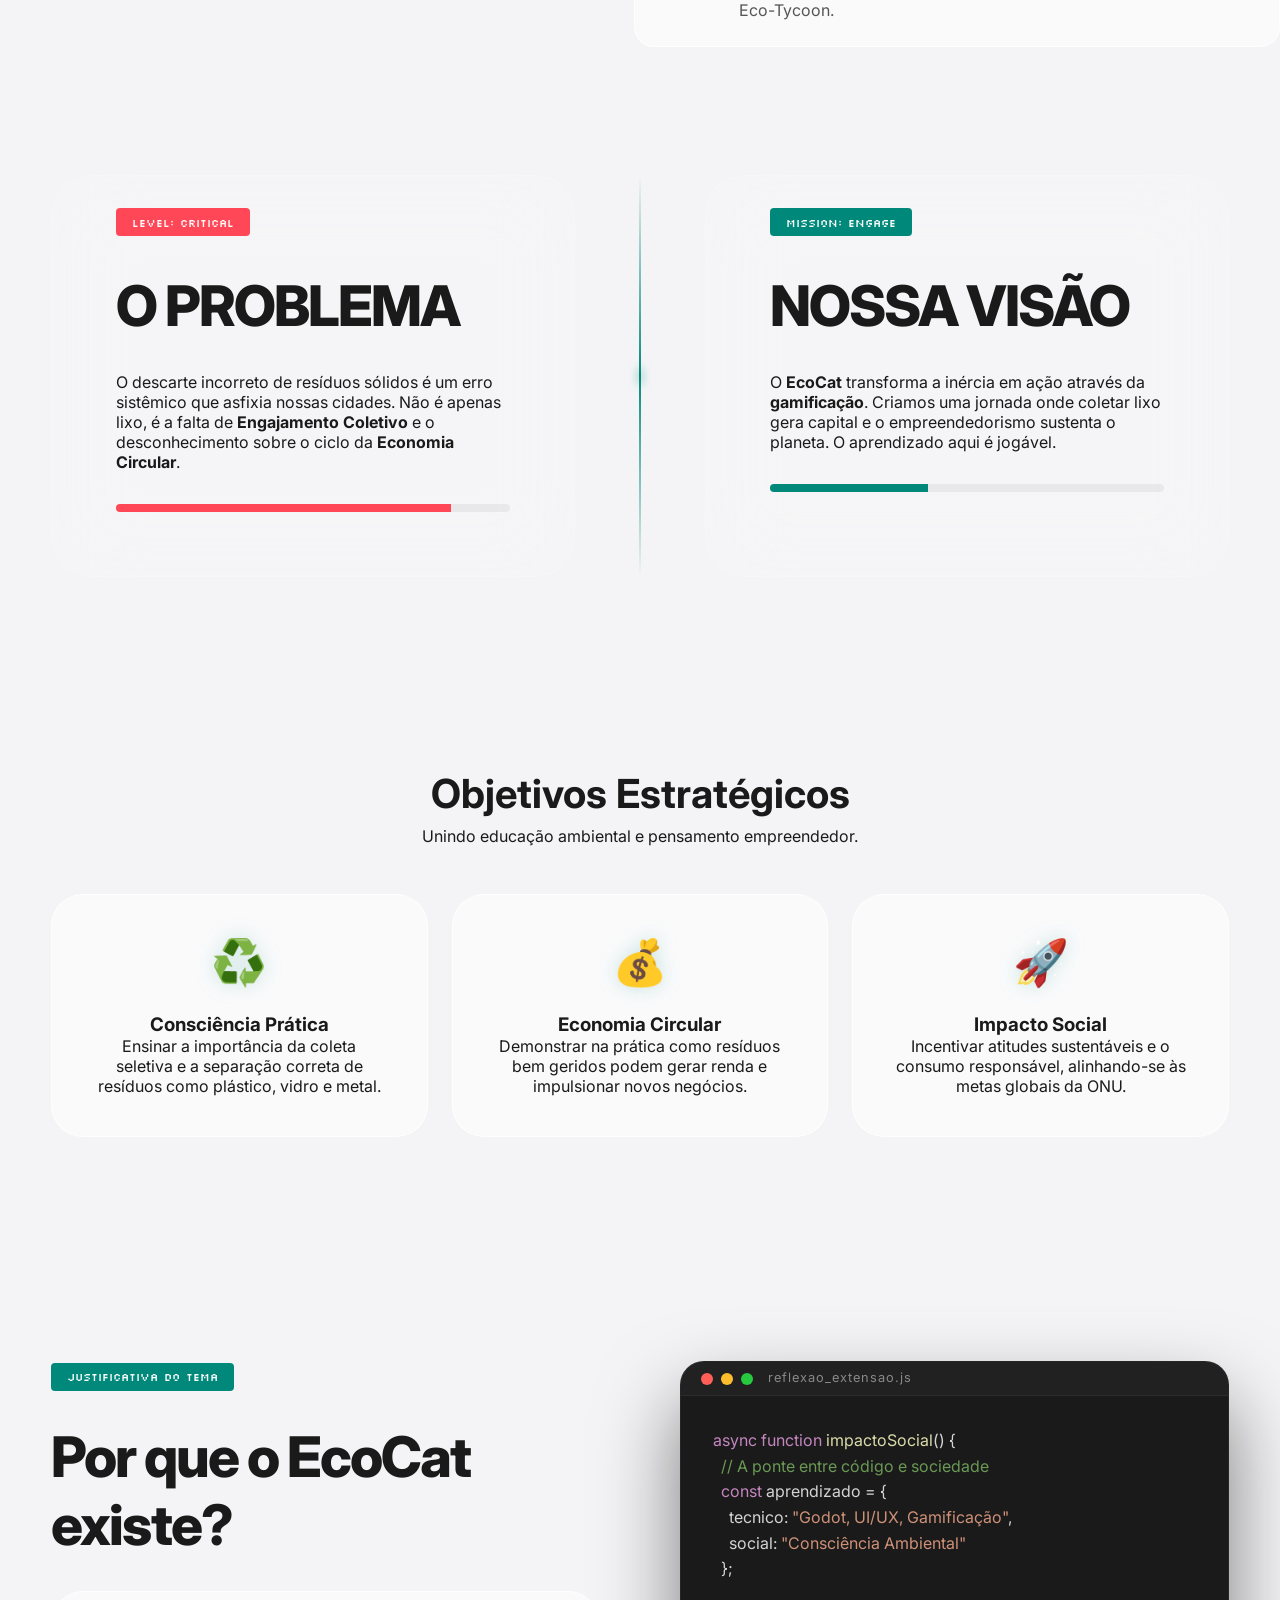
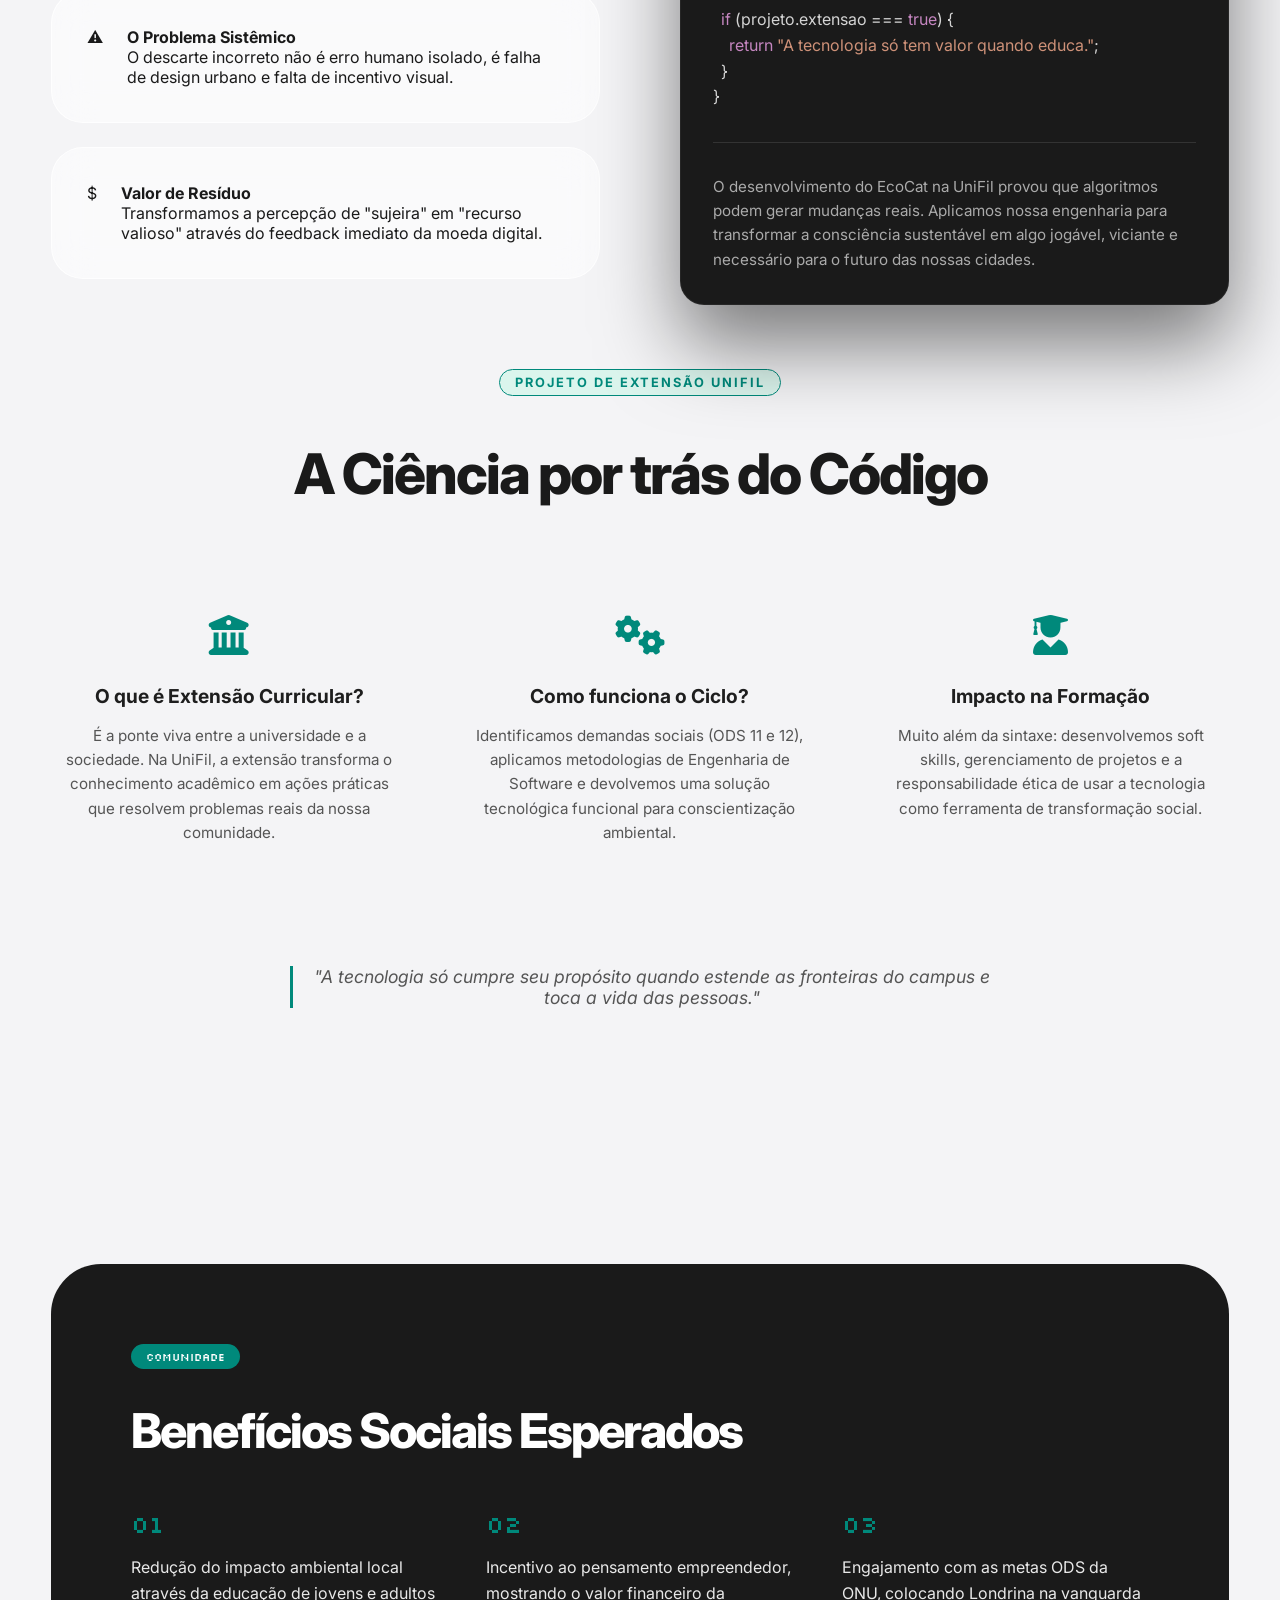
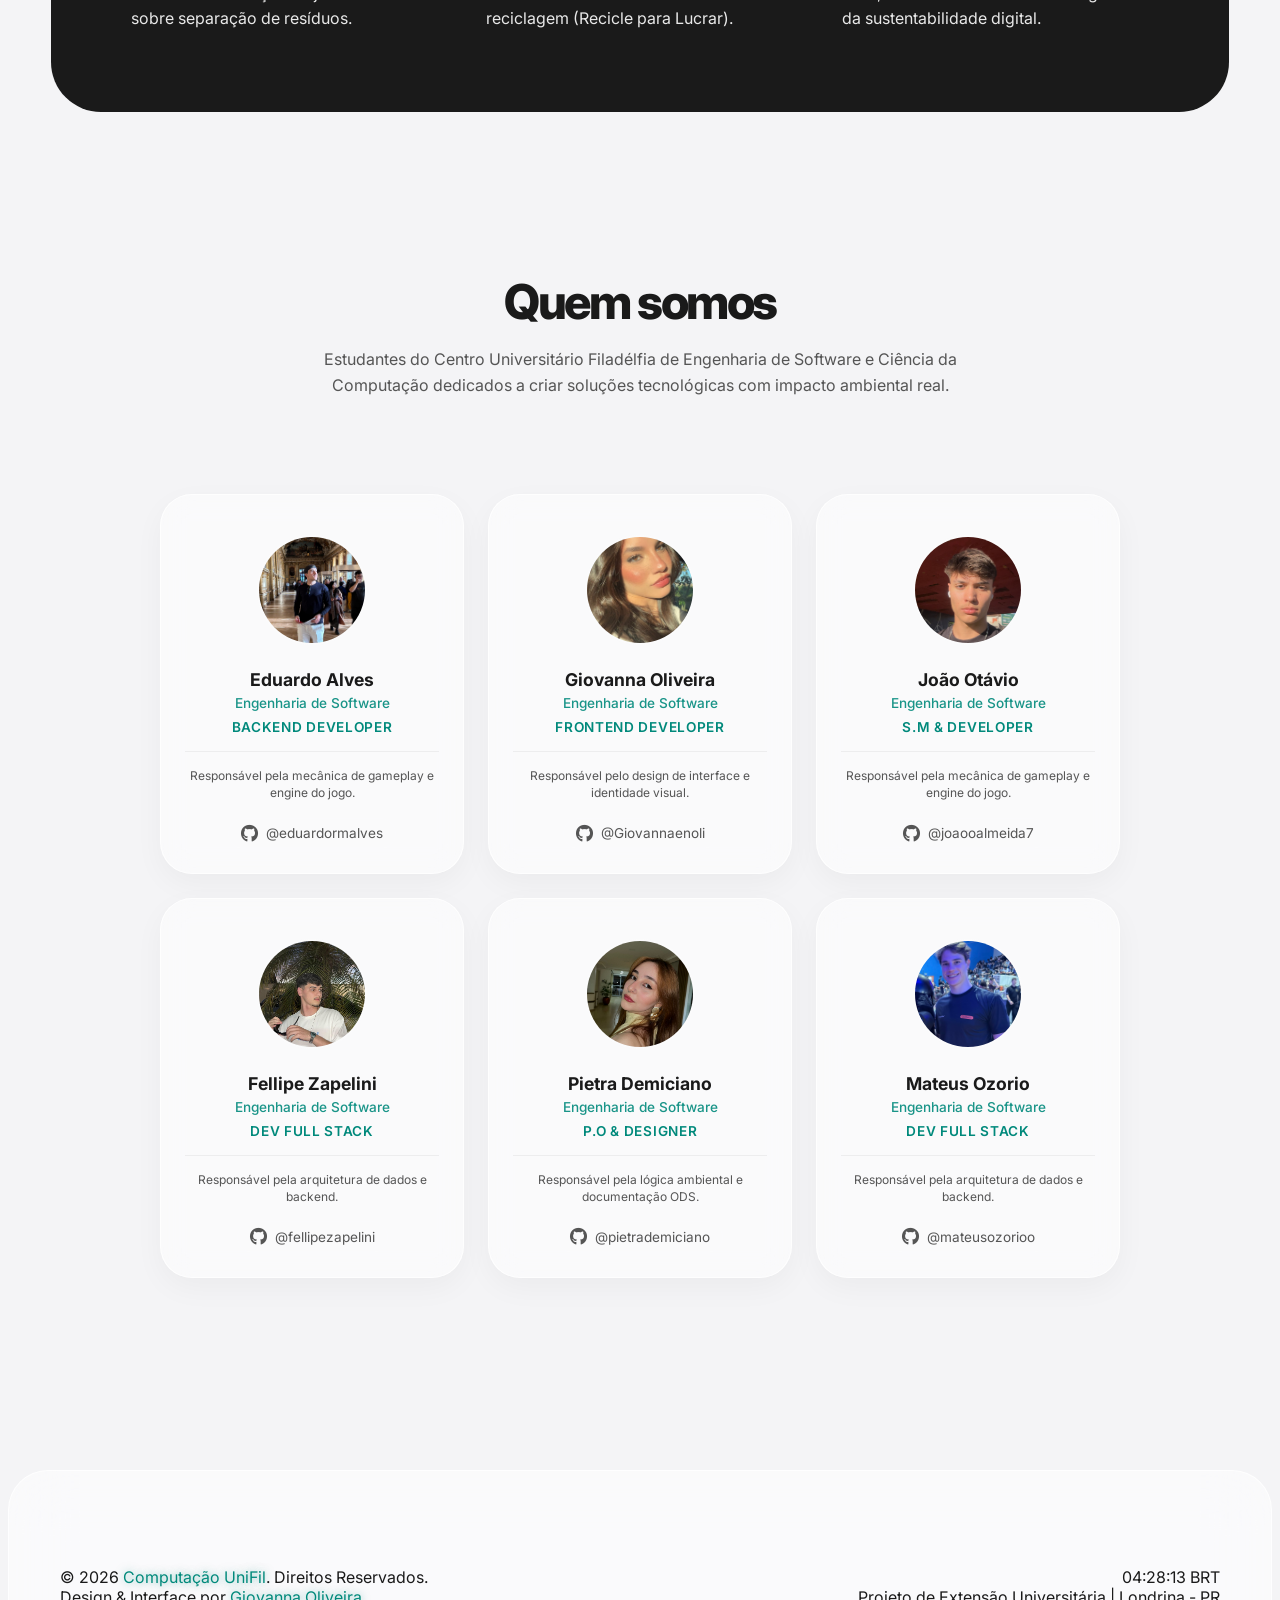
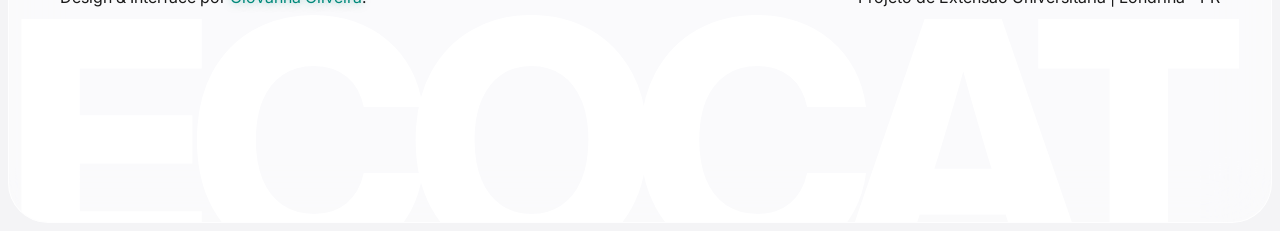
==== commit 39765348: "feat: adiciona Mateus e organiza equipe em grade responsiva" ====
--- a/index.html
+++ b/index.html
@@ -348,6 +348,17 @@
                 <i class="fab fa-github"></i> @pietrademiciano
             </a>
         </div>
+
+        <div class="team-card" data-full-name="Mateus Kreling Ozorio" data-bio="Me chamo Mateus Kreling Ozorio, tenho 21 anos e resido atualmente em Londrina-PR. Concluí o ensino médio no Colégio Marista de Londrina em 2022. Atualmente (2026), estou cursando Bacharelado em Engenharia de Software na UniFil, o qual será finalizado em dezembro de 2026. Conheci e aprendi sobre a área da tecnologia dentro da graduação e hoje não me imagino exercendo uma profissão em outra área.">
+            <div class="member-photo"><img src="img/mateusozorio.jpeg" alt="Mateus Kreling Ozorio"></div>
+            <h3 class="member-name">Mateus Ozorio</h3>
+            <span class="member-course">Engenharia de Software</span>
+            <p class="member-role">Dev Full Stack</p>
+            <p class="member-task">Responsável pela arquitetura de dados e backend.</p>
+            <a href="https://github.com/mateusozorioo" target="_blank" class="member-github">
+                <i class="fab fa-github"></i> @mateusozorioo
+            </a>
+        </div>
     </div>
 </section>
 
--- a/style.css
+++ b/style.css
@@ -327,12 +327,31 @@
 .team-header h2 { font-size: 3rem; font-weight: 800; letter-spacing: -0.05em; margin-bottom: 1rem; }
 .team-header p { color: var(--text-secondary); max-width: 700px; margin: 0 auto; line-height: 1.6; }
 
-.team-grid { display: flex; justify-content: center; gap: 1.5rem; padding: 2rem 0; flex-wrap: wrap; }
+.team-grid {
+    display: grid;
+    grid-template-columns: repeat(3, minmax(0, 1fr));
+    gap: 1.5rem;
+    max-width: 960px;
+    margin: 0 auto;
+    padding: 2rem 0;
+}
+@media (max-width: 900px) {
+    .team-grid {
+        grid-template-columns: repeat(2, minmax(0, 1fr));
+        max-width: 640px;
+    }
+}
+@media (max-width: 600px) {
+    .team-grid {
+        grid-template-columns: minmax(0, 1fr);
+        max-width: 320px;
+    }
+}
 .team-card {
     background: var(--glass-bg); backdrop-filter: blur(15px) saturate(150%);
     -webkit-backdrop-filter: blur(15px) saturate(150%);
     border: 1px solid var(--glass-border); border-radius: 32px;
-    padding: 2.5rem 1.5rem; width: 240px; transition: var(--transition);
+    padding: 2.5rem 1.5rem; width: 100%; min-width: 0; transition: var(--transition);
     display: flex; flex-direction: column; align-items: center;
     box-shadow: 0 10px 30px rgba(0, 0, 0, 0.04); cursor: pointer;
 }
@@ -344,7 +363,7 @@
 .member-photo img { width: 100%; height: 100%; object-fit: cover; }
 .member-name { font-size: 1.1rem; font-weight: 700; color: var(--text-primary); margin-bottom: 0.3rem; }
 .member-role { font-size: 0.85rem; font-weight: 600; color: var(--accent-green); margin-bottom: 1rem; text-transform: uppercase; letter-spacing: 0.05em; }
-.member-task { font-size: 0.75rem; color: var(--text-secondary); line-height: 1.4; border-top: 1px solid rgba(0,0,0,0.05); padding-top: 1rem; }
+.member-task { font-size: 0.75rem; color: var(--text-secondary); line-height: 1.4; border-top: 1px solid rgba(0,0,0,0.05); padding-top: 1rem; min-height: calc(1rem + 2.8em + 1px); }
 
 /* --- BIO OVERLAY --- */
 .bio-overlay {
@@ -1057,20 +1076,6 @@
     }
 
     /* 7. Equipe, Modais e Comunidade */
-    .team-grid {
-        display: grid !important;
-        grid-template-columns: repeat(auto-fit, minmax(260px, 1fr)) !important;
-        gap: 2rem !important;
-        justify-items: center !important;
-        width: 100% !important;
-        padding: 0 10px;
-    }
-
-    .team-card {
-        width: 100% !important;
-        max-width: 280px !important;
-    }
-
     .bio-overlay {
         overflow-y: auto !important;
         padding: 20px;
@@ -1347,4 +1352,4 @@
         font-size: 0.9rem;
         margin-top: 3rem;
     }
-}+}
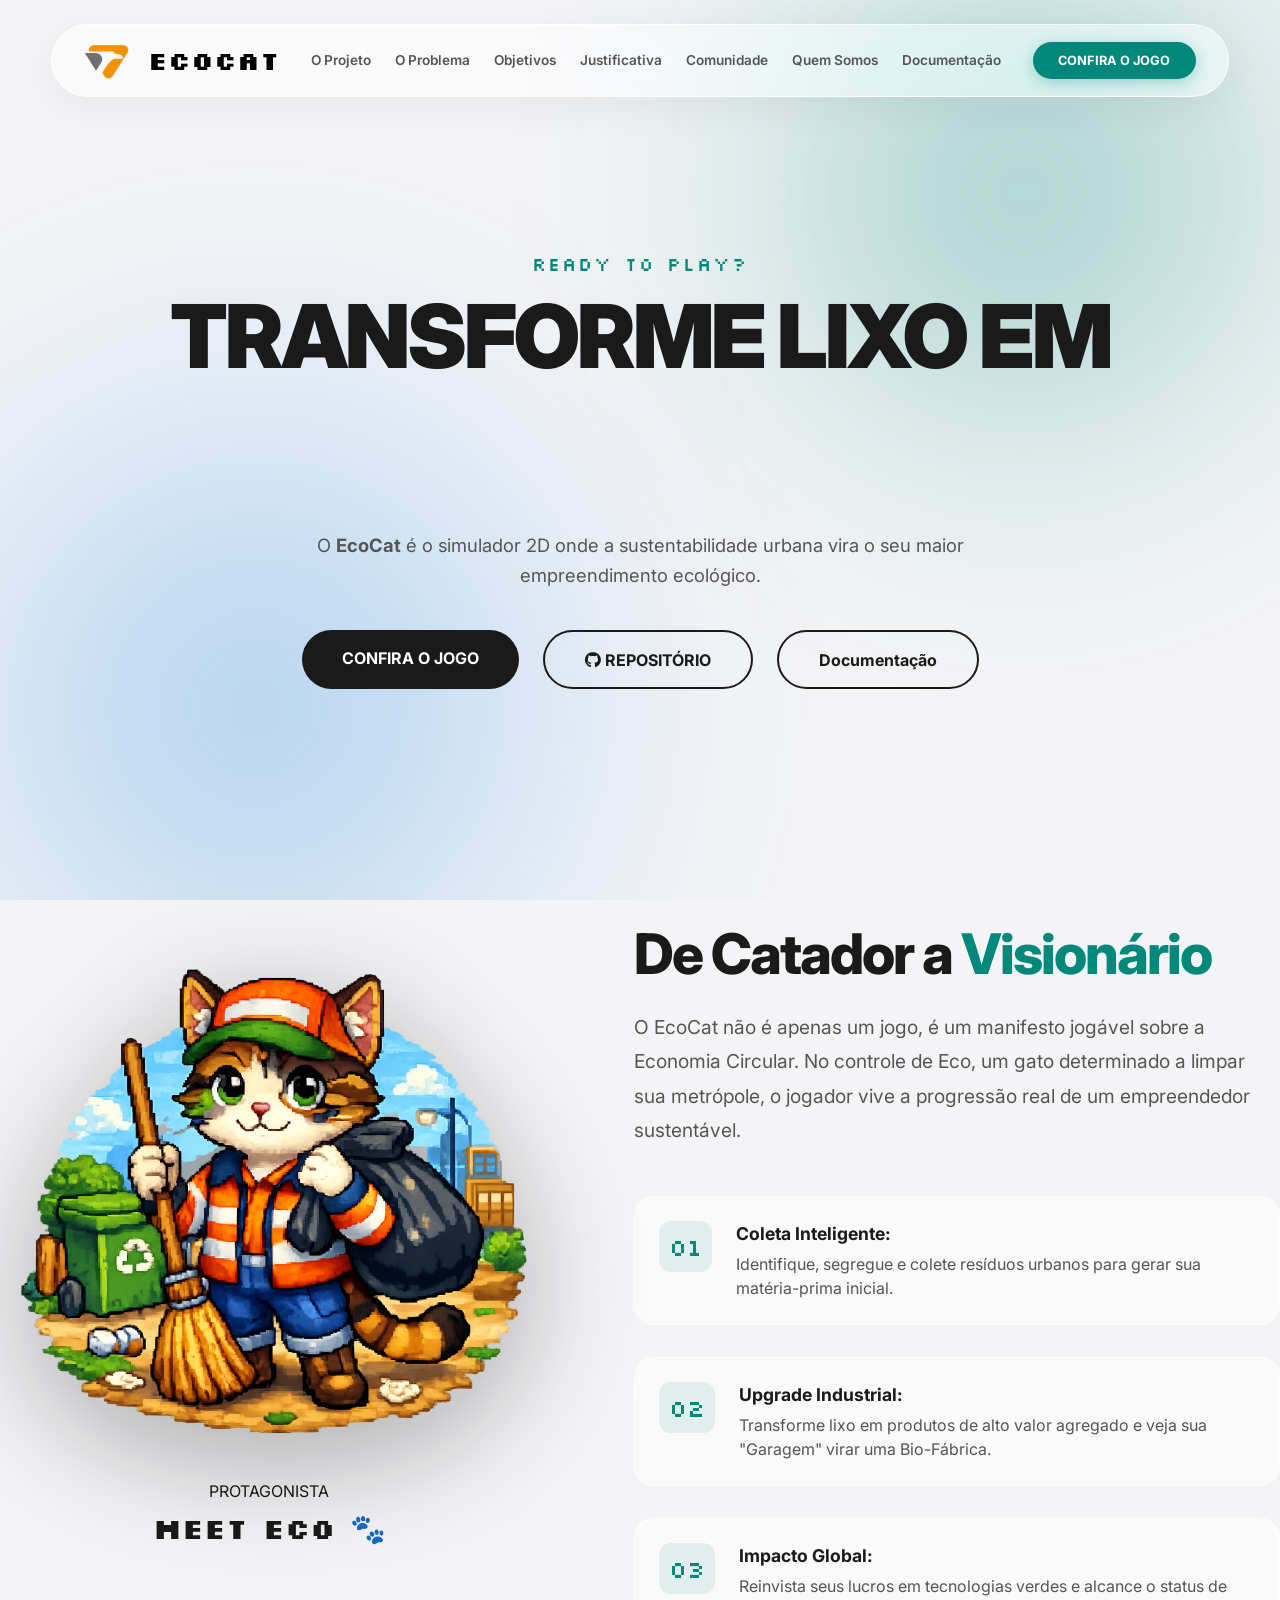
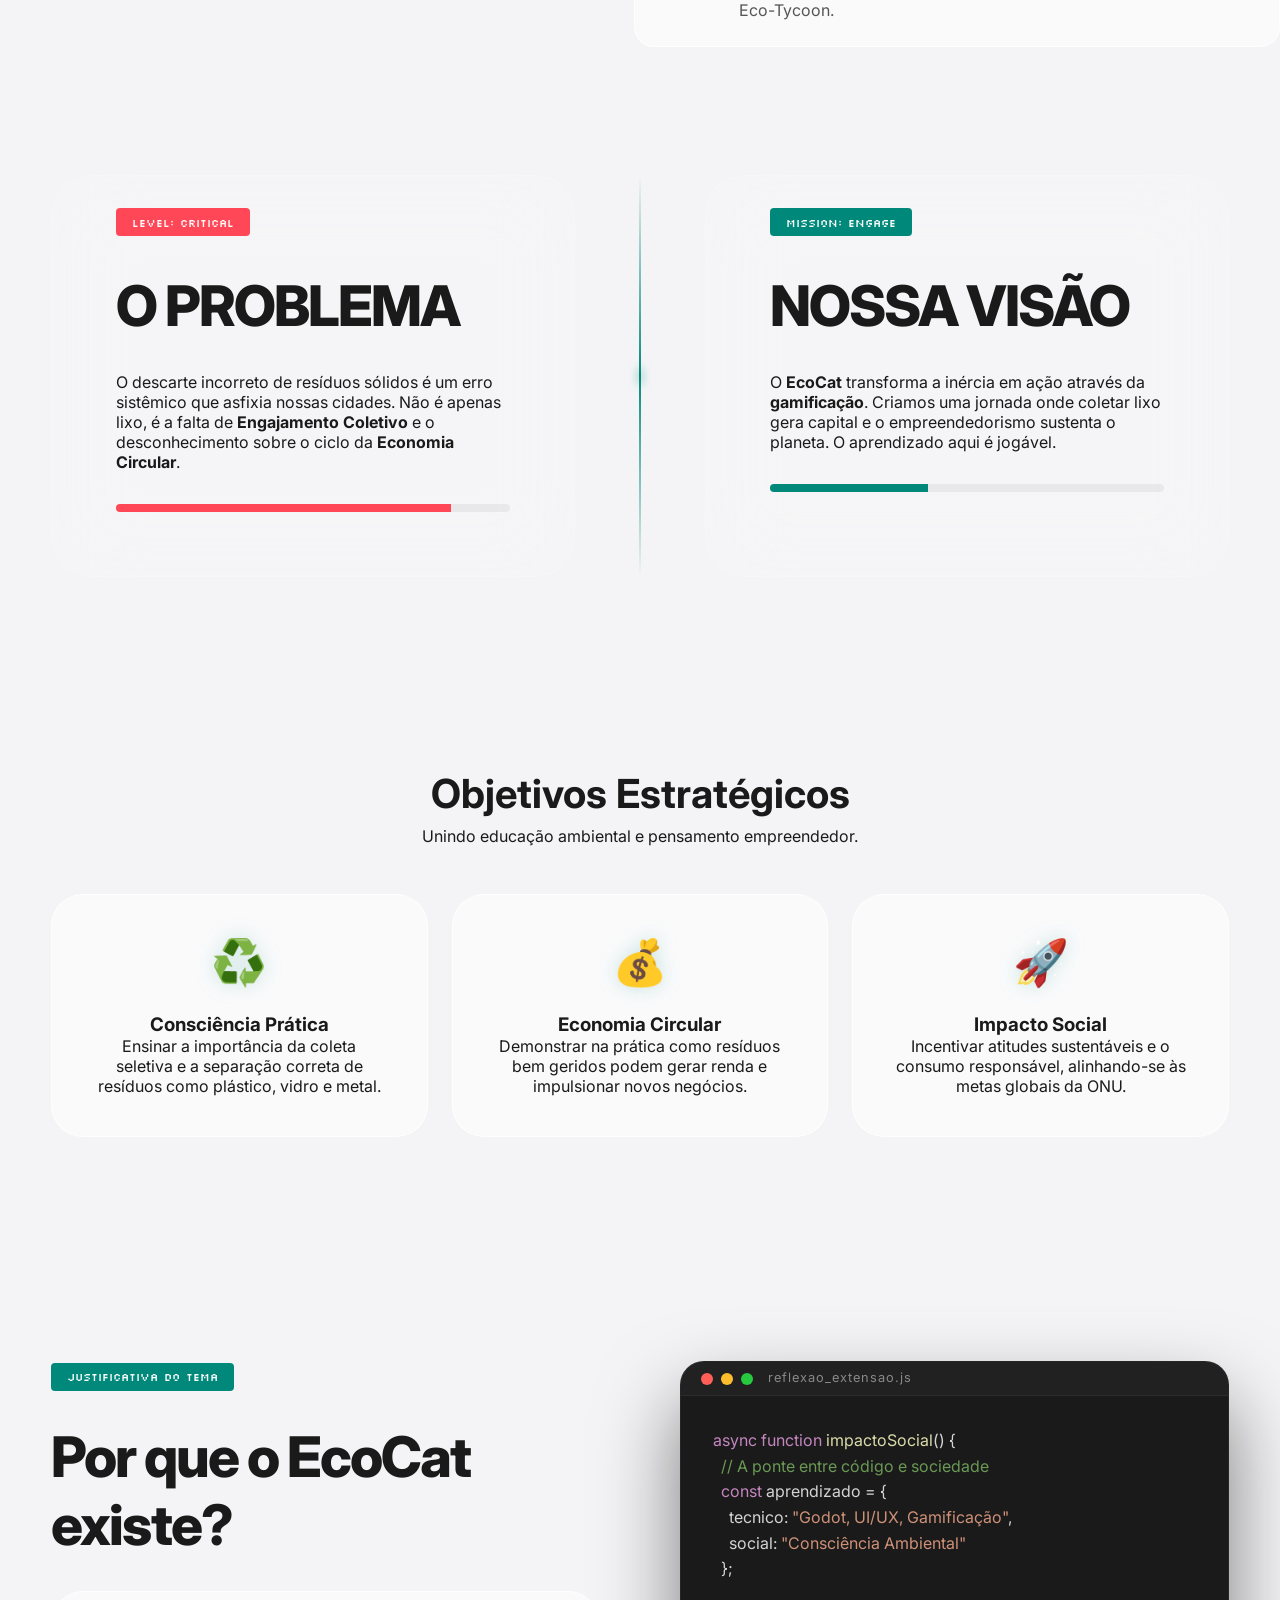
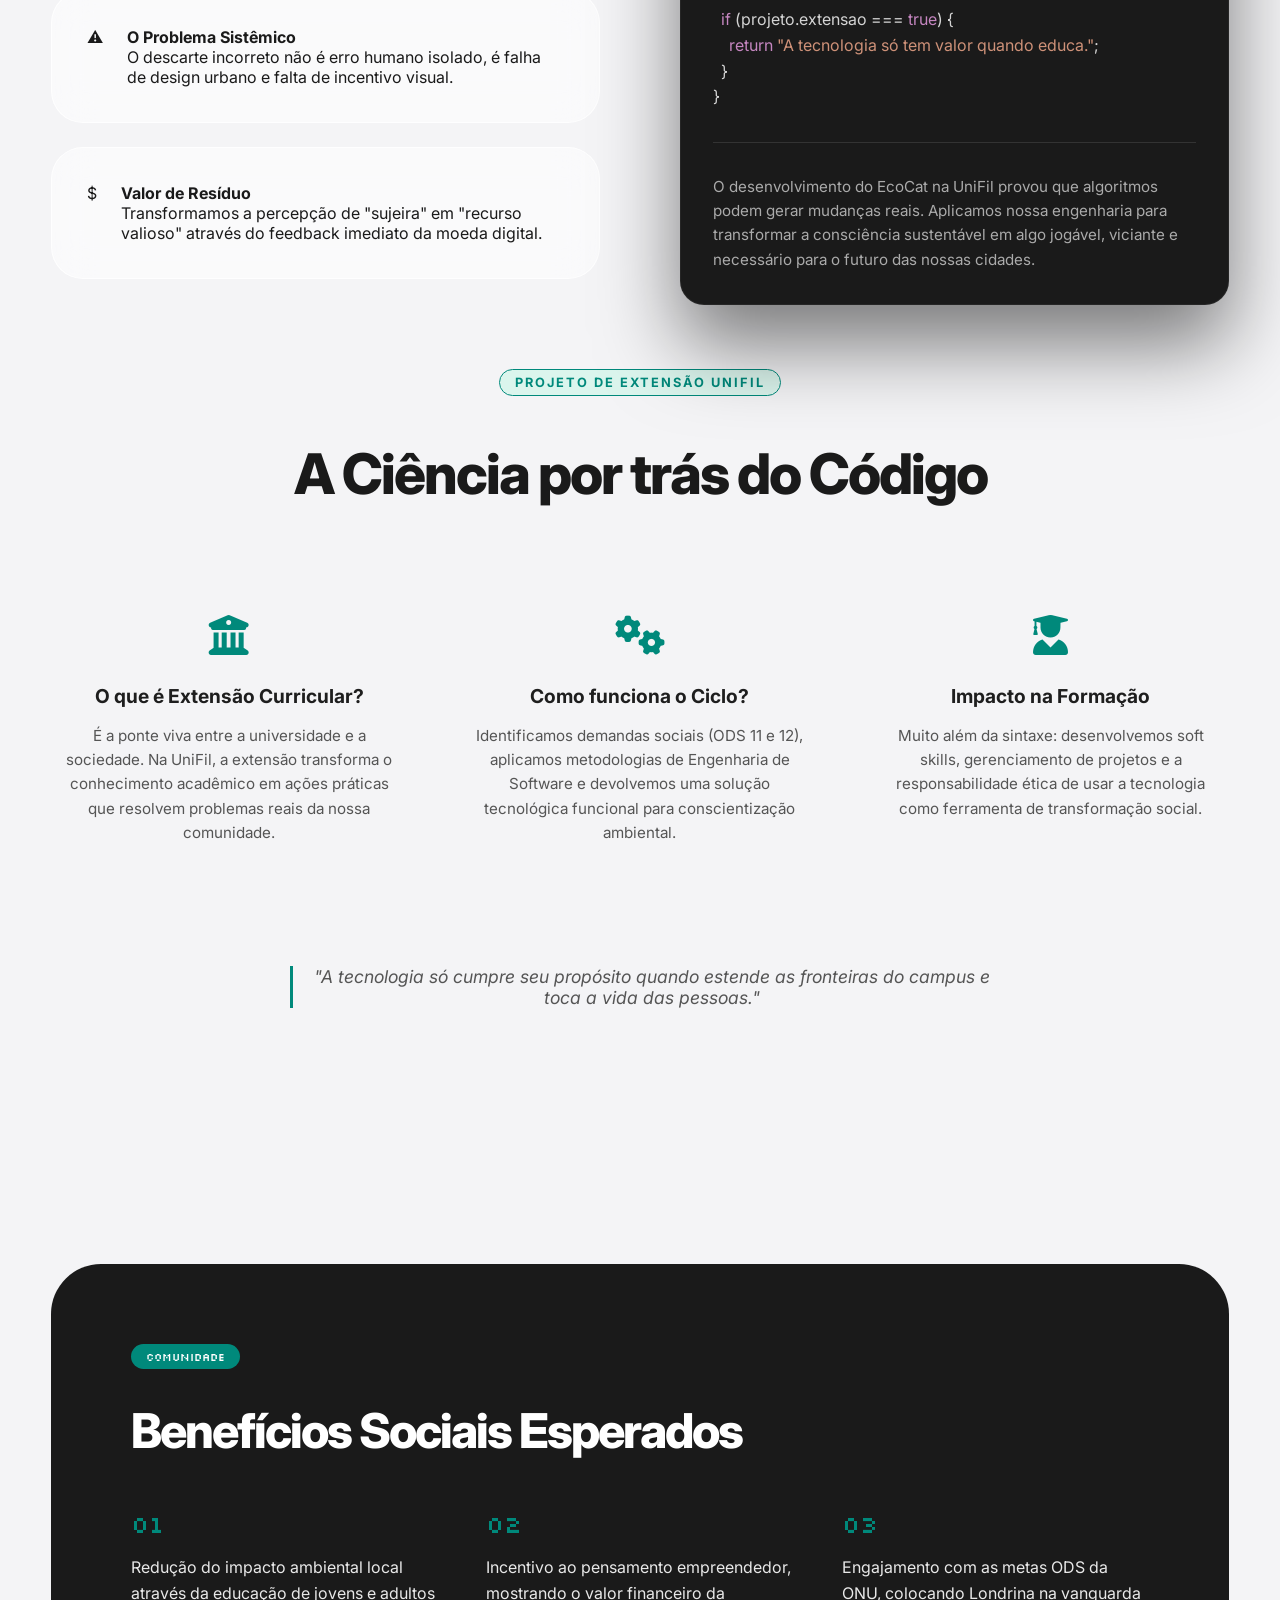
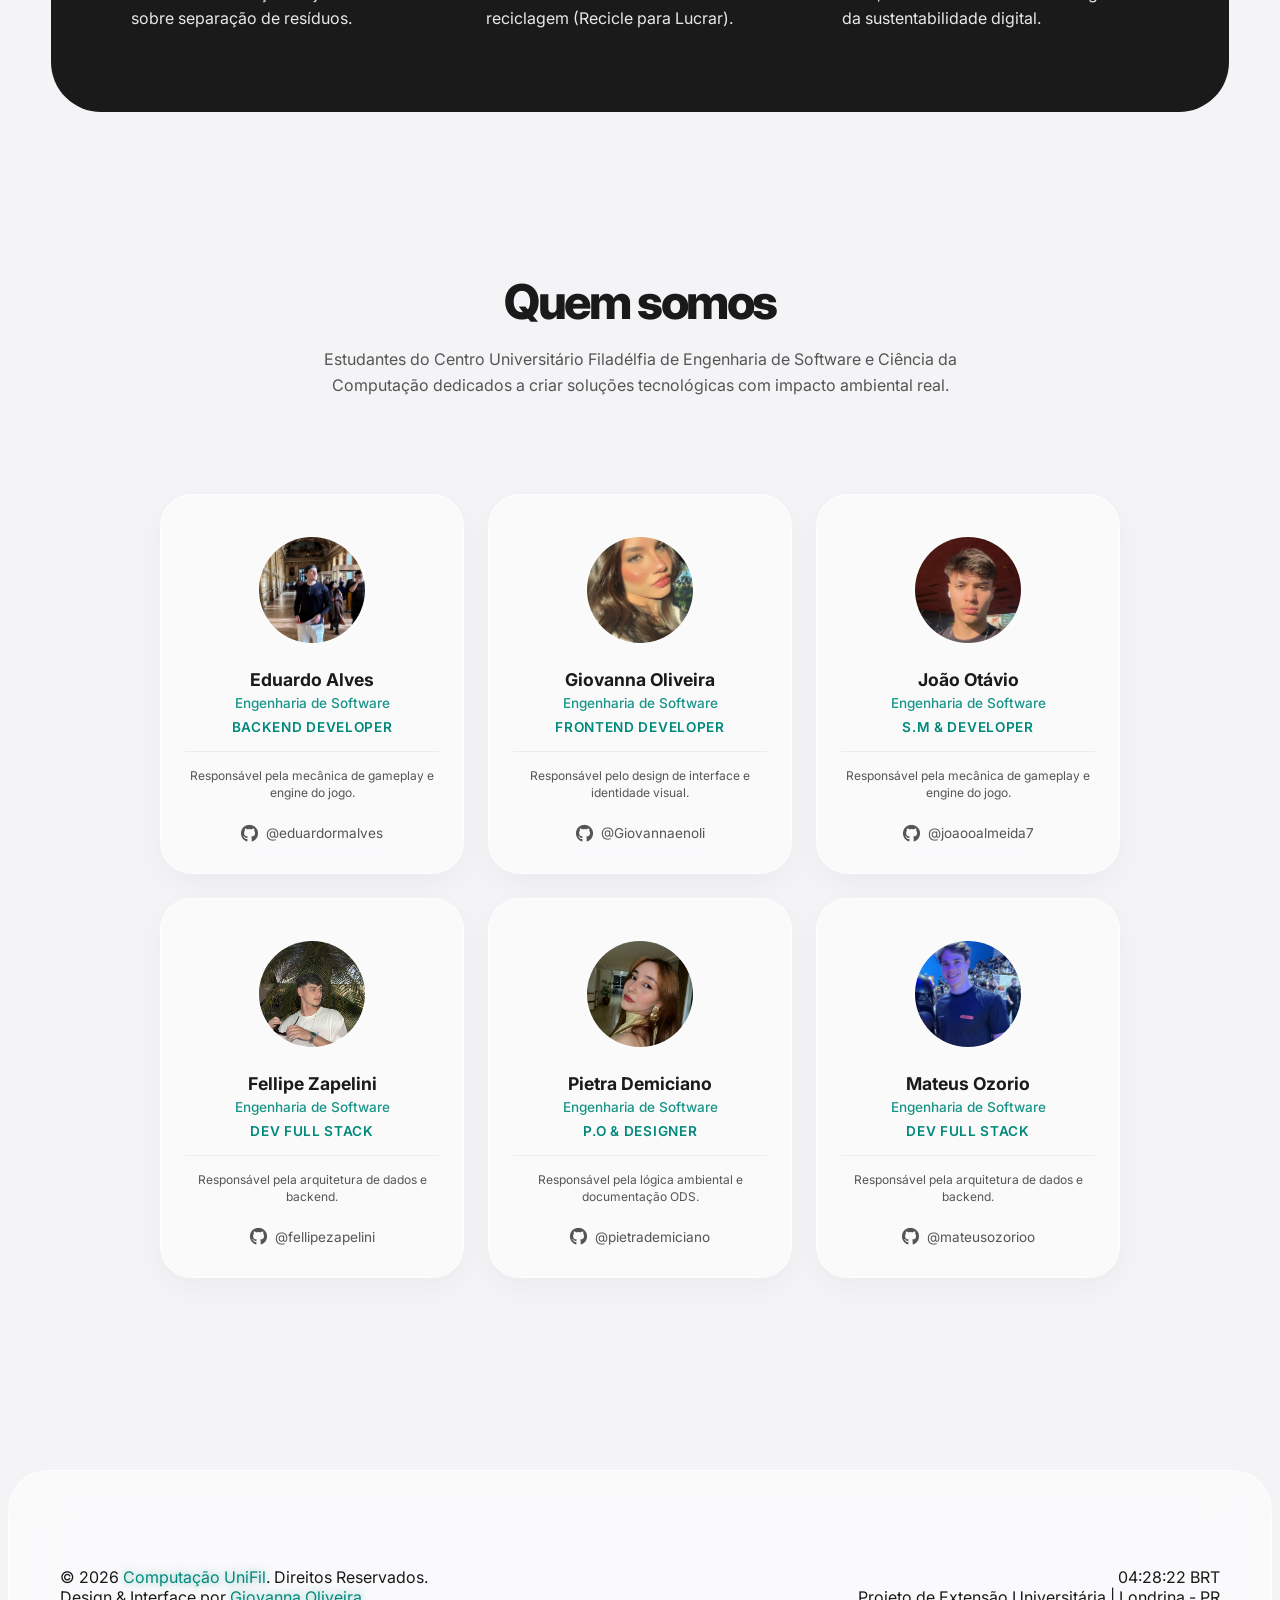
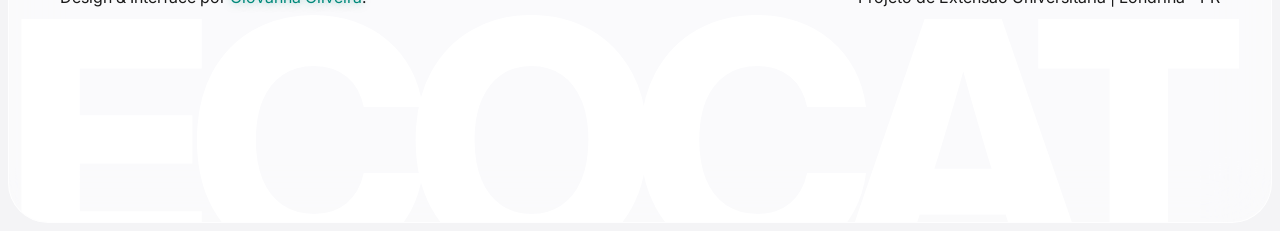
==== commit c4897b17: "fix: versiona CSS para atualizar layout da equipe sem cache antigo" ====
--- a/index.html
+++ b/index.html
@@ -10,7 +10,7 @@
     <link href="https://fonts.googleapis.com/css2?family=Inter:wght@300;400;500;600;800&family=Silkscreen:wght@700&display=swap" rel="stylesheet">
     <link rel="stylesheet" href="https://cdnjs.cloudflare.com/ajax/libs/font-awesome/6.0.0/css/all.min.css">
 
-    <link rel="stylesheet" href="style.css">
+    <link rel="stylesheet" href="style.css?v=equipe-6-20261116">
 </head>
 <body>
 
